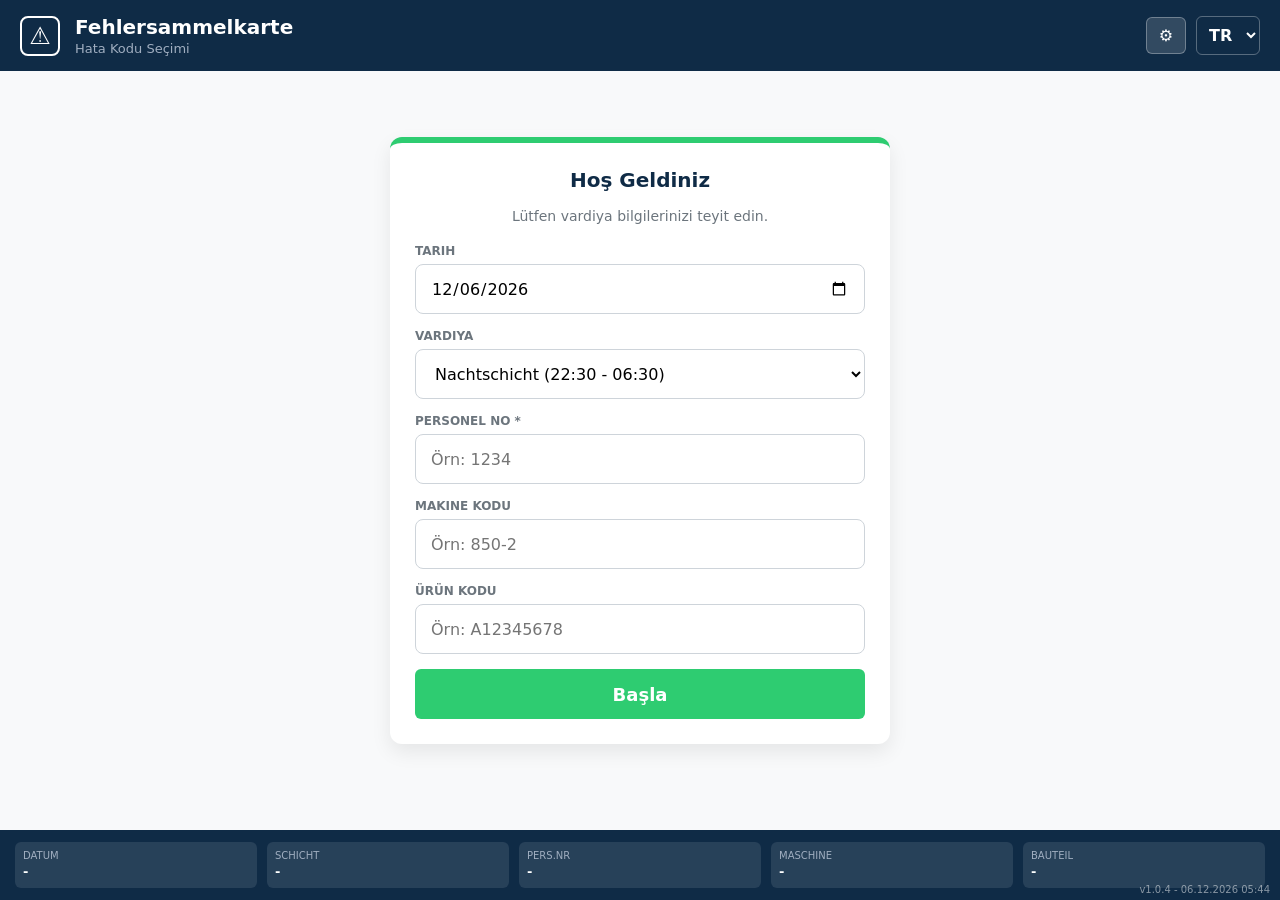
==== index.html @ 55be65dd "Refactor i18n translations for multiple languages Updated the i18n object to include translations fo" ====
<!DOCTYPE html>
<html lang="de">
<head>
    <meta charset="UTF-8">
    <meta name="viewport" content="width=device-width, initial-scale=1.0, maximum-scale=1.0, user-scalable=no">
    <title>BBP - Quality Control System</title>
    
    <style>
/* ========================================================================= */
/* 🔻 MODÜL 1 BAŞLANGIÇ: KASA VE BOYA (CSS - TASARIM MODÜLÜ) 🔻               */
/* ========================================================================= */
        :root {
            --header-bg: #0f2b46;       
            --bg-color: #f8f9fa;        
            --text-dark: #1a1a1a;       
            --text-muted: #6c757d;      
            --success: #2ecc71;         
        }
        * { box-sizing: border-box; font-family: 'Segoe UI', system-ui, sans-serif; }
        body { margin: 0; background-color: var(--bg-color); display: flex; flex-direction: column; min-height: 100vh; -webkit-tap-highlight-color: transparent; }

        header { background-color: var(--header-bg); color: white; padding: 15px 20px; display: flex; justify-content: space-between; align-items: center; position: sticky; top: 0; z-index: 50; }
        .header-left { display: flex; align-items: center; gap: 15px; }
        .warning-icon { width: 40px; height: 40px; border: 2px solid white; border-radius: 8px; display: flex; align-items: center; justify-content: center; font-size: 24px; font-weight: bold; }
        .header-title h1 { margin: 0; font-size: 20px; font-weight: 600; }
        .header-title p { margin: 2px 0 0 0; font-size: 13px; color: #a0aec0; }
        .header-right { display: flex; gap: 10px; align-items: center; }
        
        .btn-settings { background: rgba(255,255,255,0.15); border: 1px solid rgba(255,255,255,0.3); color: white; border-radius: 6px; padding: 8px 12px; cursor: pointer; font-size: 16px; }
        .lang-switcher select { background: transparent; color: white; border: 1px solid rgba(255,255,255,0.3); border-radius: 6px; padding: 8px; font-size: 16px; font-weight: bold; outline: none; cursor: pointer; }
        .lang-switcher select option { color: var(--text-dark); background: white; }

        .main-content { flex: 1; padding: 20px; max-width: 1000px; margin: 0 auto; width: 100%; display: flex; flex-direction: column; }

        #setup-view { display: flex; flex-direction: column; align-items: center; justify-content: center; flex: 1; animation: fadeIn 0.4s ease; padding-bottom: 20px; }
        .setup-card { background: white; padding: 25px; border-radius: 12px; box-shadow: 0 8px 20px rgba(0,0,0,0.08); width: 100%; max-width: 500px; border-top: 6px solid var(--success); }
        .setup-card h2 { margin-top: 0; color: var(--header-bg); text-align: center; font-size: 20px; }
        .setup-card p { color: var(--text-muted); text-align: center; font-size: 14px; margin-bottom: 20px; }
        
        .setup-row { display: flex; flex-direction: column; gap: 15px; margin-bottom: 15px; }
        .setup-group { width: 100%; display: flex; flex-direction: column; }
        .setup-group label { font-size: 12px; font-weight: bold; color: var(--text-muted); margin-bottom: 6px; text-transform: uppercase; }
        .setup-group input, .setup-group select { width: 100%; height: 50px; padding: 10px 15px; border: 1px solid #ced4da; border-radius: 8px; font-size: 16px; background: white; box-sizing: border-box; }
        input[type="date"] { text-align: left; -webkit-appearance: none; }
        .btn-start { width: 100%; background: var(--success); color: white; border: none; height: 50px; border-radius: 6px; font-size: 18px; font-weight: bold; cursor: pointer; margin-top: 15px; transition: 0.2s; }
        
        #dashboard-view { display: none; animation: fadeIn 0.3s ease; }
        .instruction { text-align: center; margin-bottom: 20px; }
        .grid-cards { display: grid; grid-template-columns: repeat(auto-fit, minmax(280px, 1fr)); gap: 15px; }
        .card { border-radius: 12px; padding: 25px 20px; position: relative; cursor: pointer; text-align: center; border: 1px solid rgba(0,0,0,0.05); background: white; box-shadow: 0 4px 6px rgba(0,0,0,0.02); }
        .badge { position: absolute; top: 15px; left: 15px; color: white; background: var(--header-bg); font-weight: bold; font-size: 16px; width: 28px; height: 28px; border-radius: 6px; display: flex; align-items: center; justify-content: center; }
        .card-img-wrapper { font-size: 50px; margin-bottom: 10px; }
        .card-title { font-size: 17px; font-weight: bold; margin: 0; color: var(--text-dark); }
        .card-subtitle { font-size: 13px; color: var(--text-muted); margin-top: 5px; }

        #form-view { display: none; animation: fadeIn 0.3s ease; }
        @keyframes fadeIn { from { opacity: 0; transform: translateY(10px); } to { opacity: 1; transform: translateY(0); } }
        .back-btn { background: none; border: none; color: var(--header-bg); font-size: 16px; font-weight: bold; padding: 10px 0 20px 0; cursor: pointer; display: flex; align-items: center; gap: 5px; }
        .form-header-title { font-size: 22px; color: var(--header-bg); margin-top: 0; margin-bottom: 15px; border-bottom: 2px solid #eee; padding-bottom: 10px; }
        .error-item { display: flex; justify-content: space-between; align-items: center; padding: 12px 0; border-bottom: 1px solid #eee; }
        .error-name strong { display: block; font-size: 15px; color: var(--text-dark); }
        .error-name span { font-size: 12px; color: var(--text-muted); font-style: italic; }
        .counter { display: flex; align-items: center; gap: 8px; }
        .btn-count { background: #e0e6ed; border: none; width: 44px; height: 44px; border-radius: 8px; font-size: 24px; font-weight: bold; cursor: pointer; }
        .count-input { width: 60px; height: 44px; text-align: center; font-size: 18px; font-weight: bold; border: 1px solid #ccc; border-radius: 8px; }
        .btn-submit { width: 100%; padding: 16px; background: var(--success); color: #fff; border: none; border-radius: 8px; font-size: 18px; font-weight: bold; margin-top: 25px; }

        .modal-overlay { display: none; position: fixed; top: 0; left: 0; width: 100%; height: 100%; background: rgba(0,0,0,0.7); align-items: center; justify-content: center; z-index: 100; padding: 15px; }
        .modal-content { background: #fff; padding: 25px; border-radius: 12px; width: 100%; max-width: 400px; }
        .modal-content p { display: flex; justify-content: space-between; border-bottom: 1px dashed #eee; padding-bottom: 5px; margin: 8px 0; font-size: 14px; }
        .modal-actions { display: flex; gap: 10px; margin-top: 20px; }
        .modal-actions button { flex: 1; padding: 12px; border: none; border-radius: 6px; font-weight: bold; font-size: 15px; color: white; cursor: pointer; }

        footer { background-color: var(--header-bg); color: white; display: flex; flex-wrap: wrap; gap: 10px; padding: 12px 15px; margin-top: auto; }
        .footer-item { display: flex; align-items: center; gap: 8px; flex: 1; min-width: 110px; background: rgba(255,255,255,0.1); padding: 8px; border-radius: 6px; }
        .f-text span { display: block; font-size: 10px; color: #a0aec0; text-transform: uppercase; }
        .f-text strong { font-size: 13px; font-weight: 600; }
/* ========================================================================= */
/* 🔺 MODÜL 1 BİTİŞ 🔺                                                       */
/* ========================================================================= */


/* ========================================================================= */
/* 🔻 Modül 2: Giriş Çıkış Portları (HTML - Arayüz Modülü)!🔻               */
/* ========================================================================= */


    </style>
</head>
<body>

<header>
        <div class="header-left">
            <div class="warning-icon">⚠</div>
            <div class="header-title">
                <h1>Fehlersammelkarte</h1>
                <p id="lbl_header_sub">Hata Kodu Seçimi</p>
            </div>
        </div>
        <div class="header-right">
            <button class="btn-settings" onclick="showSetup()" title="Bilgileri Güncelle">⚙️</button>
            <div class="lang-switcher">
                <select id="langSelect" onchange="changeLanguage()">
                    <option value="de">DE</option><option value="tr">TR</option>
                    <option value="en">EN</option><option value="ro">RO</option><option value="ru">RU</option>
                </select>
            </div>
        </div>
    </header>

    <div class="main-content">
        <div id="setup-view">
            <div class="setup-card">
                <h2 id="lbl_setup_title">Willkommen / Hoş Geldiniz</h2>
                <p id="lbl_setup_desc">Lütfen vardiya bilgilerinizi teyit edin.</p>
                <div class="setup-row">
                    <div class="setup-group">
                        <label id="lbl_setup_date">Datum / Tarih</label>
                        <input type="date" id="inp_date">
                    </div>
                    <div class="setup-group">
                        <label id="lbl_setup_shift">Schicht / Vardiya</label>
                        <select id="inp_shift">
                            <option value="Frühschicht">Frühschicht (06:30 - 14:30)</option>
                            <option value="Spätschicht">Spätschicht (14:30 - 22:30)</option>
                            <option value="Nachtschicht">Nachtschicht (22:30 - 06:30)</option>
                        </select>
                    </div>
                </div>
                <div class="setup-row">
                    <div class="setup-group">
                        <label id="lbl_setup_pers">Pers.Nr / Personel No *</label>
                        <input type="number" id="inp_persnr" placeholder="Örn: 1234">
                    </div>
                    <div class="setup-group">
                        <label id="lbl_setup_mac">Maschine / Makine Kodu</label>
                        <input type="text" id="inp_maschine" list="machineList" placeholder="Örn: 850-2" autocomplete="off">
                        <datalist id="machineList"></datalist>
                    </div>
                </div>
                <div class="setup-group" style="margin-bottom: 0;">
                    <label id="lbl_setup_bau">Bauteilnr / Ürün Kodu</label>
                    <input type="text" id="inp_bauteilnr" placeholder="Örn: A12345678" autocomplete="off">
                </div>
                <button class="btn-start" onclick="startApp()" id="btn_start">Start / Başla</button>
            </div>
        </div>

        <div id="dashboard-view">
            <div class="instruction">
                <h2 id="lbl_inst_title">Bitte Bauteil Auswählen / Parça Tipi Seçin</h2>
            </div>
            <div class="grid-cards">
                <div class="card c1" onclick="openForm('Ölwanne')"><div class="badge">1</div><div class="card-img-wrapper">🛢️</div><h3 class="card-title">Ölwanne</h3><div class="card-subtitle" id="sub_1">Yağ Karteri</div></div>
                <div class="card c2" onclick="openForm('Halter Luftfilter')"><div class="badge">2</div><div class="card-img-wrapper">💨</div><h3 class="card-title">Halter Luftfilter</h3><div class="card-subtitle" id="sub_2">Hava Filtresi Tutucu</div></div>
                <div class="card c3" onclick="openForm('Windlaut')"><div class="badge">3</div><div class="card-img-wrapper">🔊</div><h3 class="card-title">Windlaut</h3><div class="card-subtitle" id="sub_3">Ses Çıkış Elemanı</div></div>
                <div class="card c4" onclick="openForm('Motorabdeckung Q-Tor')"><div class="badge">4</div><div class="card-img-wrapper">⚙️</div><h3 class="card-title">Motorabdeckung Q-Tor</h3><div class="card-subtitle" id="sub_4">Motor Kapağı Q-Tor</div></div>
                <div class="card c5" onclick="openForm('Motorabdeckung')"><div class="badge">5</div><div class="card-img-wrapper">🛡️</div><h3 class="card-title">Motorabdeckung</h3><div class="card-subtitle" id="sub_5">Motor Kapağı</div></div>
                <div class="card c6" onclick="openForm('Standard')"><div class="badge">6</div><div class="card-img-wrapper">📋</div><h3 class="card-title">Standard</h3><div class="card-subtitle" id="sub_6">Standart Hatalar</div></div>
            </div>
        </div>

        <div id="form-view">
            <button class="back-btn" onclick="goBack()">⬅ <span id="lbl_back">Zurück / Geri Dön</span></button>
            <h2 class="form-header-title" id="form-title">Seçilen Ürün</h2>
            <div id="errorList"></div>
            <button type="button" class="btn-submit" onclick="showModal()" id="btn_submit_main">Speichern / Kaydet</button>
        </div>
    </div>



    
 <footer style="position: relative;">
    <div class="footer-item"><div class="f-text"><span id="lbl_foot_date">Datum</span><strong id="val_date">-</strong></div></div>
    <div class="footer-item"><div class="f-text"><span id="lbl_foot_shift">Schicht</span><strong id="val_shift">-</strong></div></div>
    <div class="footer-item"><div class="f-text"><span id="lbl_foot_pers">Pers.nr</span><strong id="val_pers">-</strong></div></div>
    <div class="footer-item"><div class="f-text"><span id="lbl_foot_mac">Maschine</span><strong id="val_mac">-</strong></div></div>
    <div class="footer-item"><div class="f-text"><span id="lbl_foot_bau">Bauteil</span><strong id="val_bau">-</strong></div></div>

    <div id="version-tag" style="position: absolute; bottom: 5px; right: 10px; font-size: 10px; color: rgba(255,255,255,0.5);">
        v1.0.4 - Yükleniyor...
    </div>
</footer>

    
    
    <div class="modal-overlay" id="confirmModal">
        <div class="modal-content">
            <h3 id="lbl_mod_title">Kontrolle / Son Kontrol</h3>
            <p><strong id="lbl_mod_date">Datum:</strong> <span id="modDatum"></span></p>
            <p><strong id="lbl_mod_shift">Schicht:</strong> <span id="modSchicht"></span></p>
            <p><strong id="lbl_mod_pers">Pers.nr:</strong> <span id="modPers"></span></p>
            <p><strong id="lbl_mod_mac">Maschine:</strong> <span id="modMaschine"></span></p>
            <p><strong id="lbl_mod_bau">Bauteilnr:</strong> <span id="modBauteilNr"></span></p>
            <p><strong id="lbl_mod_cat">Kategorie:</strong> <span id="modKategori"></span></p>
            <p><strong id="lbl_mod_tot">Gesamt (Toplam):</strong> <span id="modTotalError" style="font-size: 18px; color: red; font-weight:bold;">0</span></p>
            <div class="modal-actions">
                <button onclick="closeModal()" id="btn_mod_cancel" style="background:#95a5a6;">Zurück / İptal</button>
                <button id="btnFinalSubmit" onclick="submitData()" style="background:var(--success);">Bestätigen / Onayla</button>
            </div>
        </div>
    </div>
<script>

/* ========================================================================= */
/* 🔺 MODÜL 2 BİTİŞ 🔺                                                       */
/* ========================================================================= */



// ========================================================================= //
// 🔻 MODÜL 3 BAŞLANGIÇ: HARD DİSK VE RAM (JS VERİTABANI MODÜLÜ) 🔻          //
// ========================================================================= //
        // Fabrikadaki Güncel Makine Listesi
        const baseMachines = ["400-2", "400-3", "500-9", "600-4", "600-7", "650-2", "650-8", "800-1", "800-4", "850-2", "850-3", "850-4", "900-1", "1000-3", "1000-4", "1100-1", "1450-1", "1600-3", "1700-2", "1700-3"];
        
        // 5 Dilde Tüm Parçaların Hata Tanımlamaları Veritabanı
        const db = {
            "Ölwanne": [ 
                { de: "Ölwanne nicht dicht", tr: "Yağ karteri sızdırıyor", en: "Oil pan leaking", ro: "Baie de ulei neetanșă", ru: "Масляный поддон протекает" }, 
                { de: "Maschinen-/ Anlagenstörung", tr: "Makine/Tesis arızası", en: "Machine/Plant fault", ro: "Defecțiune mașină/instalație", ru: "Неисправность машины/установки" }, 
                { de: "Teile nicht voll", tr: "Parçalar tam değil", en: "Parts not full", ro: "Piese incomplete", ru: "Детали не полные" }, 
                { de: "Gratbildung", tr: "Çapak oluşumu", en: "Burr formation", ro: "Formare bavuri", ru: "Образование заусенцев" }, 
                { de: "Buchse nicht richtig montiert/fehlt", tr: "Burç yanlış montajlı/eksik", en: "Bushing incorrectly mounted/missing", ro: "Bucșă montată greșit/lipsă", ru: "Втулка установлена неправильно/отсутствует" }, 
                { de: "Schraube fehlt", tr: "Vida eksik", en: "Screw missing", ro: "Șurub lipsă", ru: "Отсутствует винт" }, 
                { de: "Anfahrausschuss", tr: "Başlangıç firesi", en: "Start-up scrap", ro: "Rebut de pornire", ru: "Пусковой брак" } 
            ],
            "Halter Luftfilter": [ 
                { de: "Formfehler: nicht vollständig", tr: "Form hatası: Tam değil", en: "Form error: incomplete", ro: "Eroare formă: incomplet", ru: "Ошибка формы: неполная" }, 
                { de: "Formfehler: Grat vorhanden", tr: "Form hatası: Çapak var", en: "Form error: Burr present", ro: "Eroare formă: Bavură prezentă", ru: "Ошибка формы: Присутствует заусенец" }, 
                { de: "Clip: fehlt", tr: "Klips: Eksik", en: "Clip: missing", ro: "Clip: lipsă", ru: "Клипса: отсутствует" }, 
                { de: "Clip: falsch herum montiert", tr: "Klips: Ters monte edilmiş", en: "Clip: mounted upside down", ro: "Clip: montat invers", ru: "Клипса: установлена вверх ногами" }, 
                { de: "Clip: nicht in Position", tr: "Klips: Pozisyonda değil", en: "Clip: not in position", ro: "Clip: nu este pe poziție", ru: "Клипса: не на месте" }, 
                { de: "Clip: falscher Clip", tr: "Klips: Yanlış klips", en: "Clip: wrong clip", ro: "Clip: clip greșit", ru: "Клипса: неправильная клипса" }, 
                { de: "Buchse: fehlt", tr: "Burç: Eksik", en: "Bushing: missing", ro: "Bucșă: lipsă", ru: "Втулка: отсутствует" }, 
                { de: "Buchse: nicht in Position", tr: "Burç: Pozisyonda değil", en: "Bushing: not in position", ro: "Bucșă: nu este pe poziție", ru: "Втулка: не на месте" }, 
                { de: "weißer Punkt (Variante 03/04): fehlt", tr: "Beyaz nokta: Eksik", en: "White dot: missing", ro: "Punct alb: lipsă", ru: "Белая точка: отсутствует" }
            ],
            "Windlaut": [ 
                { de: "Weichkomponente: Anguss nicht entfernt", tr: "Yumuşak parça: Yolluk alınmamış", en: "Soft comp: Sprue not removed", ro: "Comp. moale: Canal de turnare neîndepărtat", ru: "Мягкий комп.: Литник не удален" }, 
                { de: "Weichkomponente: nicht vollständig", tr: "Yumuşak parça: Tam değil", en: "Soft comp: incomplete", ro: "Comp. moale: incomplet", ru: "Мягкий комп.: неполный" }, 
                { de: "Weichkomponente: beschädigt", tr: "Yumuşak parça: Hasarlı", en: "Soft comp: Damaged", ro: "Comp. moale: Deteriorat", ru: "Мягкий комп.: Поврежден" }, 
                { de: "Hartkomponente: nicht vollständig", tr: "Sert parça: Tam değil", en: "Hard comp: incomplete", ro: "Comp. dură: incomplet", ru: "Твердый комп.: неполный" }, 
                { de: "Hartkomponente: Einfallstelle, Blase", tr: "Sert parça: Çöküntü, Baloncuk", en: "Hard comp: Sink mark, Bubble", ro: "Comp. dură: Urmă de scufundare, Bulă", ru: "Твердый комп.: Утяжина, Пузырь" }, 
                { de: "Oberfläche: Schlieren / Glanzstellen", tr: "Yüzey: Hare / Parlama izi", en: "Surface: Streaks / Shiny spots", ro: "Suprafață: Dungi / Pete lucioase", ru: "Поверхность: Полосы / Блестящие пятна" }, 
                { de: "Wischertülle: nicht voll. ausgeformt", tr: "Silecek lastiği: Tam şekil almamış", en: "Wiper grommet: not fully formed", ro: "Garnitură ștergător: formată incomplet", ru: "Втулка стеклоочистителя: сформирована неполностью" }, 
                { de: "Wischertülle: Fließfehler", tr: "Silecek lastiği: Akış hatası", en: "Wiper grommet: Flow mark", ro: "Garnitură ștergător: Eroare de curgere", ru: "Втулка стеклоочистителя: Ошибка текучести" }, 
                { de: "Wischertülle: Nicht in Position", tr: "Silecek lastiği: Pozisyonda değil", en: "Wiper grommet: Not in position", ro: "Garnitură ștergător: Nu e pe poziție", ru: "Втулка стеклоочистителя: Не на месте" }, 
                { de: "POM-Ring: fehlt", tr: "POM-Halka: Eksik", en: "POM-Ring: missing", ro: "Inel POM: lipsă", ru: "POM-Кольцо: отсутствует" }, 
                { de: "POM-Ring: nicht richtig montiert", tr: "POM-Halka: Yanlış montajlı", en: "POM-Ring: incorrectly mounted", ro: "Inel POM: montat greșit", ru: "POM-Кольцо: установлено неправильно" }, 
                { de: "Pad: fehlt", tr: "Ped: Eksik", en: "Pad: missing", ro: "Pad: lipsă", ru: "Подушечка: отсутствует" }, 
                { de: "Clip: fehler", tr: "Klips: Hatalı", en: "Clip: Error", ro: "Clip: Eroare", ru: "Клипса: Ошибка" }
            ],
            "Motorabdeckung Q-Tor": [ 
                { de: "Formfehler: nicht voll ausgeformt", tr: "Form hatası: Tam şekil almamış", en: "Form error: not fully formed", ro: "Eroare formă: formată incomplet", ru: "Ошибка формы: сформирована неполностью" }, 
                { de: "Oberfläche: beschädigt/verkratzt", tr: "Yüzey: Hasarlı/Çizik", en: "Surface: damaged/scratched", ro: "Suprafață: deteriorată/zgâriată", ru: "Поверхность: повреждена/поцарапана" }, 
                { de: "Oberfläche: Einfallstelle, Blase", tr: "Yüzey: Çöküntü, Baloncuk", en: "Surface: Sink mark, Bubble", ro: "Suprafață: Urmă de scufundare, Bulă", ru: "Поверхность: Утяжина, Пузырь" }, 
                { de: "Oberfläche: Schlieren / Glanzstellen", tr: "Yüzey: Hare / Parlama izi", en: "Surface: Streaks / Shiny spots", ro: "Suprafață: Dungi / Pete lucioase", ru: "Поверхность: Полосы / Блестящие пятна" }, 
                { de: "Oberfläche: Schweißpunkt", tr: "Yüzey: Kaynak izi", en: "Surface: Weld mark", ro: "Suprafață: Punct de sudură", ru: "Поверхность: Точка сварки" }, 
                { de: "Farbdruck: nicht voll / nicht in Position", tr: "Baskı: Tam değil / Pozisyonda değil", en: "Color print: not full / not in position", ro: "Imprimare color: incompletă / nu e pe poziție", ru: "Цветная печать: неполная / не на месте" }, 
                { de: "Emblem fehlt", tr: "Amblem eksik", en: "Emblem missing", ro: "Emblemă lipsă", ru: "Эмблема отсутствует" }, 
                { de: "Emblem nicht richtig montiert", tr: "Amblem yanlış montajlı", en: "Emblem incorrectly mounted", ro: "Emblemă montată greșit", ru: "Эмблема установлена неправильно" }, 
                { de: "Emblem beschädigt/verkratzt / Farbfehler", tr: "Amblem hasarlı/çizik/renk hatalı", en: "Emblem damaged/scratched / Color error", ro: "Emblemă deteriorată/zgâriată / Eroare culoare", ru: "Эмблема повреждена/поцарапана / Ошибка цвета" }, 
                { de: "Snaploc fehlt", tr: "Snaploc eksik", en: "Snaploc missing", ro: "Snaploc lipsă", ru: "Snaploc отсутствует" }, 
                { de: "Snaploc falsch montiert", tr: "Snaploc yanlış montajlı", en: "Snaploc incorrectly mounted", ro: "Snaploc montat greșit", ru: "Snaploc установлен неправильно" }, 
                { de: "DMC/RFID Etikett fehlt", tr: "DMC/RFID Etiketi eksik", en: "DMC/RFID Label missing", ro: "Etichetă DMC/RFID lipsă", ru: "DMC/RFID Этикетка отсутствует" }, 
                { de: "DMC/RFID Etikett falsch", tr: "DMC/RFID Etiketi yanlış", en: "DMC/RFID Label wrong", ro: "Etichetă DMC/RFID greșită", ru: "DMC/RFID Этикетка неправильная" }, 
                { de: "Vlies nicht geschweißt", tr: "Keçe kaynatılmamış", en: "Fleece not welded", ro: "Fleece nesudat", ru: "Флис не сварен" }, 
                { de: "Vlies Schweißfehler", tr: "Keçe kaynak hatası", en: "Fleece welding error", ro: "Eroare sudură fleece", ru: "Ошибка сварки флиса" }
            ],
            "Motorabdeckung": [ 
                { de: "Hartkomponente nicht voll", tr: "Sert parça tam değil", en: "Hard comp not full", ro: "Comp. dură incomplet", ru: "Твердый комп. не полный" }, 
                { de: "Oberflächenfehler", tr: "Yüzey hatası", en: "Surface defect", ro: "Defect de suprafață", ru: "Дефект поверхности" }, 
                { de: "Blasen", tr: "Baloncuklar", en: "Bubbles", ro: "Bule", ru: "Пузыри" }, 
                { de: "Beschädigung", tr: "Hasar", en: "Damage", ro: "Deteriorare", ru: "Повреждение" }, 
                { de: "Überspritzt/Gratbildung", tr: "Taşma/Çapak oluşumu", en: "Overshot/Burr formation", ro: "Depășire/Formare bavuri", ru: "Перелив/Образование заусенцев" }, 
                { de: "Verzug", tr: "Çarpılma/Yamulma", en: "Distortion", ro: "Distorsiune", ru: "Искажение" }, 
                { de: "Bedruckung", tr: "Baskı", en: "Printing", ro: "Imprimare", ru: "Печать" }, 
                { de: "Montagefehler/Schweißfehler", tr: "Montaj/Kaynak hatası", en: "Assembly/Welding error", ro: "Eroare de montaj/sudură", ru: "Ошибка сборки/сварки" }, 
                { de: "Barcode", tr: "Barkod", en: "Barcode", ro: "Cod de bare", ru: "Штрих-код" }, 
                { de: "Anfahrausschuss", tr: "Başlangıç firesi", en: "Start-up scrap", ro: "Rebut de pornire", ru: "Пусковой брак" }, 
                { de: "Emblem beschädigt/verkratzt", tr: "Amblem hasarlı/çizik", en: "Emblem damaged/scratched", ro: "Emblemă deteriorată/zgâriată", ru: "Эмблема повреждена/поцарапана" }
            ],
            "Standard": [ 
                { de: "Hartkomponente nicht voll", tr: "Sert parça tam değil", en: "Hard comp not full", ro: "Comp. dură incomplet", ru: "Твердый комп. не полный" }, 
                { de: "Weichkomponente nicht voll", tr: "Yumuşak parça tam değil", en: "Soft comp not full", ro: "Comp. moale incomplet", ru: "Мягкий комп. не полный" }, 
                { de: "Oberflächenfehler", tr: "Yüzey hatası", en: "Surface defect", ro: "Defect de suprafață", ru: "Дефект поверхности" }, 
                { de: "Kratzer", tr: "Çizik", en: "Scratch", ro: "Zgârietură", ru: "Царапина" }, 
                { de: "Blasen", tr: "Baloncuklar", en: "Bubbles", ro: "Bule", ru: "Пузыри" }, 
                { de: "Beschädigung", tr: "Hasar", en: "Damage", ro: "Deteriorare", ru: "Повреждение" }, 
                { de: "Überspritzt/Gratbildung", tr: "Taşma/Çapak oluşumu", en: "Overshot/Burr formation", ro: "Depășire/Formare bavuri", ru: "Перелив/Образование заусенцев" }, 
                { de: "Verzug", tr: "Çarpılma/Yamulma", en: "Distortion", ro: "Distorsiune", ru: "Искажение" }, 
                { de: "Haftung hart/weich n.i.O.", tr: "Sert/Yumuşak yapışması hatalı", en: "Adhesion hard/soft NOK", ro: "Aderență dur/moale NOK", ru: "Адгезия твердый/мягкий НОК" }, 
                { de: "Übergang hart/weich n.i.O.", tr: "Sert/Yumuşak geçişi hatalı", en: "Transition hard/soft NOK", ro: "Tranziție dur/moale NOK", ru: "Переход твердый/мягкий НОК" }, 
                { de: "Anfahrausschuss", tr: "Başlangıç firesi", en: "Start-up scrap", ro: "Rebut de pornire", ru: "Пусковой брак" }, 
                { de: "Weißer Punkt", tr: "Beyaz nokta", en: "White dot", ro: "Punct alb", ru: "Белая точка" }, 
                { de: "Montageteil fehlt", tr: "Montaj parçası eksik", en: "Mounting part missing", ro: "Piesă de montaj lipsă", ru: "Монтажная деталь отсутствует" }
            ]
        };
    
       // 5 Dilde Uygulama Sabit Metinleri Çeviri Havuzu (Güncel)
    const i18n = {
    "tr": { 
        "header_sub": "Hata Kodu Seçimi", "setup_desc": "Lütfen vardiya bilgilerinizi teyit edin.", 
        "setup_title": "Hoş Geldiniz", "s_date": "Tarih", "s_shift": "Vardiya", "s_pers": "Personel No *", 
        "s_mac": "Makine Kodu", "s_bau": "Ürün Kodu", "start": "Başla", "c1": "Yağ Karteri", 
        "c2": "Hava Filtresi Tutucu", "c3": "Ses Çıkış Elemanı", "c4": "Motor Kapağı Q-Tor", 
        "c5": "Motor Kapağı", "c6": "Standart Hatalar", "back": "Geri Dön", "submit": "Kaydet / Gönder", 
        "mod_title": "Son Kontrol", "mod_tot": "Toplam Hata:" 
    },
    "de": { 
        "header_sub": "Fehlercode-Auswahl", "setup_desc": "Bitte bestätigen Sie Ihre Schichtdaten.", 
        "setup_title": "Willkommen", "s_date": "Datum", "s_shift": "Schicht", "s_pers": "Pers.Nr *", 
        "s_mac": "Maschine", "s_bau": "Bauteilnr", "start": "Starten", "c1": "Ölwanne", 
        "c2": "Halter Luftfilter", "c3": "Windlaut", "c4": "Motorabdeckung Q-Tor", 
        "c5": "Motorabdeckung", "c6": "Standardfehler", "back": "Zurück", "submit": "Speichern", 
        "mod_title": "Kontrolle", "mod_tot": "Gesamtfehler:" 
    },
    "en": { 
        "header_sub": "Error Code Selection", "setup_desc": "Please confirm your shift details.", 
        "setup_title": "Welcome", "s_date": "Date", "s_shift": "Shift", "s_pers": "Personnel No *", 
        "s_mac": "Machine Code", "s_bau": "Product Code", "start": "Start", "c1": "Oil Pan", 
        "c2": "Air Filter Holder", "c3": "Sound Emitter", "c4": "Engine Cover Q-Tor", 
        "c5": "Engine Cover", "c6": "Standard Errors", "back": "Go Back", "submit": "Save / Submit", 
        "mod_title": "Final Check", "mod_tot": "Total Errors:" 
    },
    "ro": { 
        "header_sub": "Selectare cod eroare", "setup_desc": "Vă rugăm să confirmați datele schimbului.", 
        "setup_title": "Bun venit", "s_date": "Data", "s_shift": "Schimb", "s_pers": "Nr. Personal *", 
        "s_mac": "Mașină", "s_bau": "Cod Produs", "start": "Start", "c1": "Baie de ulei", 
        "c2": "Suport filtru aer", "c3": "Emițător sunet", "c4": "Capac motor Q-Tor", 
        "c5": "Capac motor", "c6": "Erori standard", "back": "Înapoi", "submit": "Salvare", 
        "mod_title": "Verificare Finală", "mod_tot": "Total Erori:" 
    },
    "ru": { 
        "header_sub": "Выбор кода ошибки", "setup_desc": "Пожалуйста, подтвердите данные смены.", 
        "setup_title": "Добро пожаловать", "s_date": "Дата", "s_shift": "Смена", "s_pers": "Перс. номер *", 
        "s_mac": "Машина", "s_bau": "Код продукта", "start": "Начать", "c1": "Масляный поддон", 
        "c2": "Держатель фильтра", "c3": "Звуковой излучатель", "c4": "Крышка двигателя Q-Tor", 
        "c5": "Крышка двигателя", "c6": "Стандартные ошибки", "back": "Назад", "submit": "Сохранить", 
        "mod_title": "Финальная проверка", "mod_tot": "Всего ошибок:" 
    }
   };

// ========================================================================= //
// 🔺 MODÜL 3 BİTİŞ 🔺                                                       //
// ========================================================================= //



// ========================================================================= //
// 🔻 MODÜL 4 BAŞLANGIÇ: MERKEZİ İŞLEMCİ (JS MANTIK MODÜLÜ) 🔻               //
// ========================================================================= //

    
    function getAutoShift() {
            let now = new Date();
            let hour = now.getHours();
            let min = now.getMinutes();
            let totalMinutes = (hour * 60) + min;

            // Vardiya sınırları (Dakika cinsinden)
            // Früh: 06:30 (390 dk) - 14:30 (870 dk)
            // Spät: 14:30 (870 dk) - 22:30 (1350 dk)
            // Nacht: 22:30 (1350 dk) - 06:30 (390 dk)

            if (totalMinutes >= 390 && totalMinutes < 870) return "Frühschicht";
            if (totalMinutes >= 870 && totalMinutes < 1350) return "Spätschicht";
            return "Nachtschicht";
        }

    

        let activePart = "";
        window.onload = function() {
            let savedLang = localStorage.getItem('appLang') || 'tr'; 
            document.getElementById('langSelect').value = savedLang;
            applyTranslations(savedLang);
            loadMachineList();

            let today = new Date().toISOString().split('T')[0];
            document.getElementById('inp_date').value = localStorage.getItem('savedDate') || today;
            document.getElementById('inp_shift').value = localStorage.getItem('savedShift') || getAutoShift();
            document.getElementById('inp_persnr').value = localStorage.getItem('savedPersnr') || "";
            document.getElementById('inp_maschine').value = localStorage.getItem('savedMaschine') || "";
            document.getElementById('inp_bauteilnr').value = localStorage.getItem('savedBauteilnr') || "";

            // window.onload fonksiyonunun en altına ekle 
            let lastModified = new Date(document.lastModified);
            let formattedDate = lastModified.toLocaleDateString('tr-TR') + " " + 
                    lastModified.toLocaleTimeString('tr-TR', {hour: '2-digit', minute:'2-digit'});
            document.getElementById('version-tag').innerText = "v1.0.4 - " + formattedDate;

            
            showSetup();

            
        };

        function showSetup() {
            document.getElementById('dashboard-view').style.display = 'none';
            document.getElementById('form-view').style.display = 'none';
            document.getElementById('setup-view').style.display = 'flex';
        }

        function startApp() {
            let dat = document.getElementById('inp_date').value;
            let shf = document.getElementById('inp_shift').value;
            let pnr = document.getElementById('inp_persnr').value;
            let mac = document.getElementById('inp_maschine').value;
            let bau = document.getElementById('inp_bauteilnr').value;

            if(!pnr) { alert("Lütfen Personel Numaranızı giriniz!"); return; }

            // --- YENİ: MAKİNE FORMATI VE LİSTE KONTROLÜ ---
            if(mac !== "") {
                // 1. Kural: Format Kontrolü (Örn: 400-2)
                let formatKurali = /^\d{3,4}-\d{1,2}$/;
                if(!formatKurali.test(mac)) {
                    alert("Makine numarası formatı hatalı! \nLütfen araya tire koyarak giriniz (Örn: 400-2 veya 1100-1)");
                    return; 
                }

                // 2. Kural: Kayıtlı Liste Kontrolü (Hibrit Onay)
                if(!baseMachines.includes(mac)) {
                    // Listede yoksa operatöre sor
                    let eminMisiniz = confirm("⚠ DİKKAT: '" + mac + "' numaralı makine kayıtlı listede bulunamadı!\n\nHatalı yazmış olabilir misiniz? Yeni bir makine ise 'Tamam'a, düzeltmek için 'İptal'e basınız.\n\n(Achtung: Maschine nicht gelistet. Möchten Sie trotzdem fortfahren?)");
                    
                    if(!eminMisiniz) {
                        return; // Operatör İptal'e basarsa işlemi durdur ve formda kal.
                    }
                }
            }
            // ----------------------------------------------

            localStorage.setItem('savedDate', dat);
            localStorage.setItem('savedShift', shf);
            localStorage.setItem('savedPersnr', pnr);
            localStorage.setItem('savedMaschine', mac);
            localStorage.setItem('savedBauteilnr', bau);

            document.getElementById('val_date').innerText = dat;
            document.getElementById('val_shift').innerText = shf.replace("schicht", ""); 
            document.getElementById('val_pers').innerText = pnr;
            document.getElementById('val_mac').innerText = mac || "-";
            document.getElementById('val_bau').innerText = bau || "-";

            document.getElementById('setup-view').style.display = 'none';
            document.getElementById('dashboard-view').style.display = 'block';
        }

        function openForm(partName) {
            activePart = partName;
            document.getElementById('dashboard-view').style.display = 'none';
            document.getElementById('form-view').style.display = 'block';
            document.getElementById('form-title').innerText = partName;
            
            let listDiv = document.getElementById('errorList');
            let lang = document.getElementById('langSelect').value;
            let selectedList = db[partName] ? db[partName] : db["Standard"];
            listDiv.innerHTML = ""; 
            
            selectedList.forEach((err, index) => {
                let subtitle = lang === 'de' ? "" : (err[lang] || "");
                listDiv.innerHTML += `
                    <div class="error-item">
                        <div class="error-name"><strong>${err.de}</strong><span>${subtitle}</span></div>
                        <div class="counter">
                            <button class="btn-count" onclick="updateCount('err_${index}', -1)">-</button>
                            <input type="number" id="err_${index}" class="count-input" value="0" min="0" inputmode="numeric">
                            <button class="btn-count" onclick="updateCount('err_${index}', 1)">+</button>
                        </div>
                    </div>`;
            });
            window.scrollTo(0, 0); 
        }

        function goBack() {
            document.getElementById('form-view').style.display = 'none';
            document.getElementById('dashboard-view').style.display = 'block';
            activePart = "";
        }

        function updateCount(id, val) {
            let input = document.getElementById(id);
            let current = parseInt(input.value) || 0;
            if(current + val >= 0) input.value = current + val; 
        }

        function loadMachineList() {
            let datalist = document.getElementById('machineList');
            datalist.innerHTML = "";
            baseMachines.forEach(mac => { let option = document.createElement('option'); option.value = mac; datalist.appendChild(option); });
        }

        function changeLanguage() {
            let selected = document.getElementById('langSelect').value;
            localStorage.setItem('appLang', selected);
            applyTranslations(selected);
            if(activePart !== "") openForm(activePart); 
        }

        function applyTranslations(lang) {
            let t = i18n[lang] || i18n['de'];
            document.getElementById('lbl_header_sub').innerText = t.header_sub;
            document.getElementById('lbl_inst_title').innerText = t.inst_title;
            document.getElementById('lbl_setup_title').innerText = t.setup_title;
            document.getElementById('lbl_setup_date').innerText = t.s_date;
            document.getElementById('lbl_setup_shift').innerText = t.s_shift;
            document.getElementById('lbl_setup_pers').innerText = t.s_pers;
            document.getElementById('lbl_setup_mac').innerText = t.s_mac;
            document.getElementById('lbl_setup_bau').innerText = t.s_bau;
            document.getElementById('btn_start').innerText = t.start;
            document.getElementById('lbl_back').innerText = t.back;
            document.getElementById('btn_submit_main').innerText = t.submit;
            document.getElementById('sub_1').innerText = t.c1; document.getElementById('sub_2').innerText = t.c2;
            document.getElementById('sub_3').innerText = t.c3; document.getElementById('sub_4').innerText = t.c4;
            document.getElementById('sub_5').innerText = t.c5; document.getElementById('sub_6').innerText = t.c6;
        }

        function showModal() {
            let total = 0;
            document.querySelectorAll('.count-input').forEach(input => { total += parseInt(input.value) || 0; });
            document.getElementById('modDatum').innerText = localStorage.getItem('savedDate');
            document.getElementById('modSchicht').innerText = localStorage.getItem('savedShift');
            document.getElementById('modPers').innerText = localStorage.getItem('savedPersnr');
            document.getElementById('modMaschine').innerText = localStorage.getItem('savedMaschine') || "-";
            document.getElementById('modBauteilNr').innerText = localStorage.getItem('savedBauteilnr') || "-";
            document.getElementById('modKategori').innerText = activePart;
            document.getElementById('modTotalError').innerText = total;
            document.getElementById('confirmModal').style.display = 'flex'; 
        }

        function closeModal() { document.getElementById('confirmModal').style.display = 'none'; }

        function submitData() {
            alert("Kayıt veritabanı adımında aktif edilecek.");
            closeModal();
            goBack(); 
        }
 
// ========================================================================= //
// 🔺 MODÜL 4 BİTİŞ 🔺                                                       //
// ========================================================================= //
    </script>
</body>
</html>
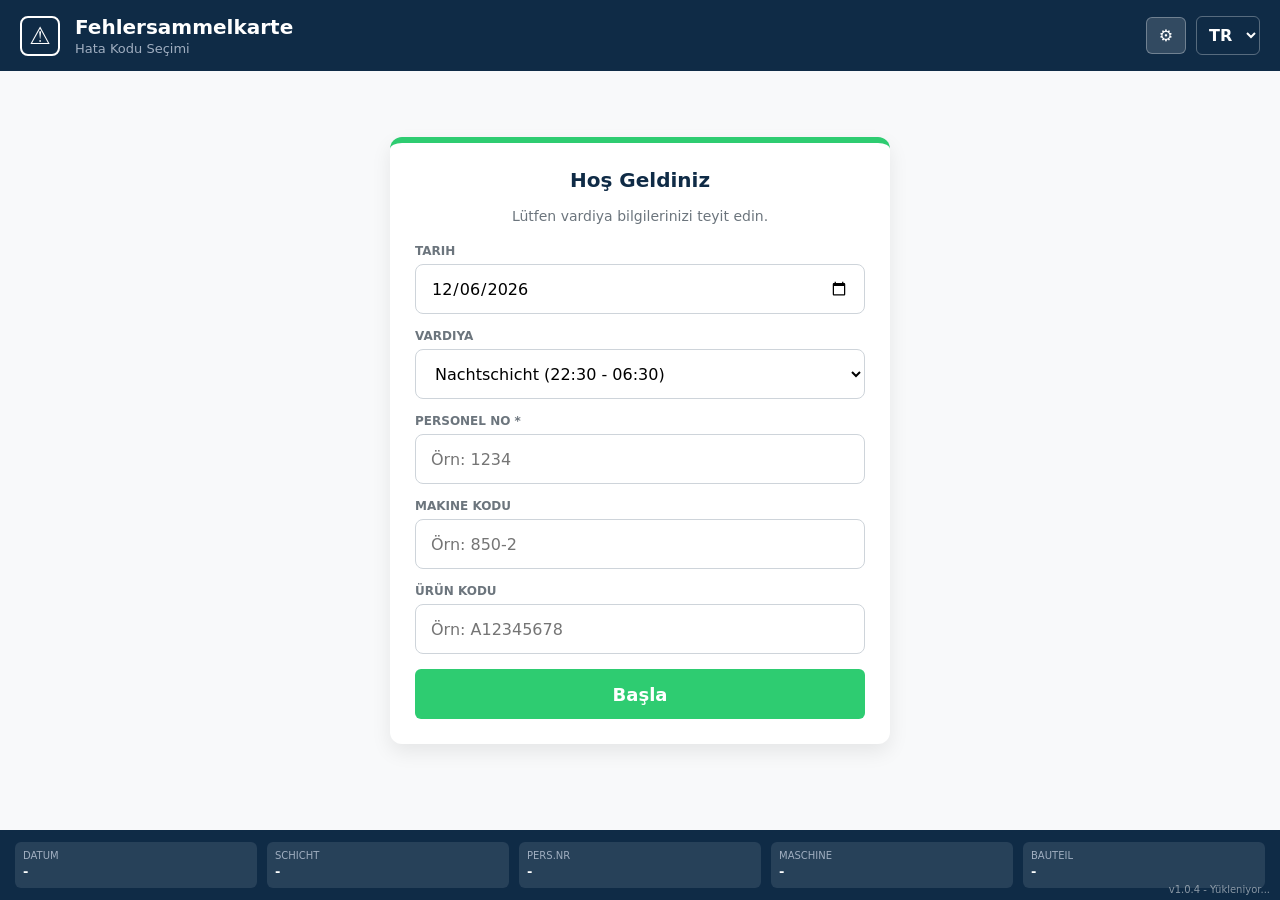
==== commit 4b43400d: "Add setup description to label on page load" ====
--- a/index.html
+++ b/index.html
@@ -385,6 +385,9 @@
             document.getElementById('inp_persnr').value = localStorage.getItem('savedPersnr') || "";
             document.getElementById('inp_maschine').value = localStorage.getItem('savedMaschine') || "";
             document.getElementById('inp_bauteilnr').value = localStorage.getItem('savedBauteilnr') || "";
+            
+            document.getElementById('lbl_setup_desc').innerText = t.setup_desc;
+
 
             // window.onload fonksiyonunun en altına ekle 
             let lastModified = new Date(document.lastModified);
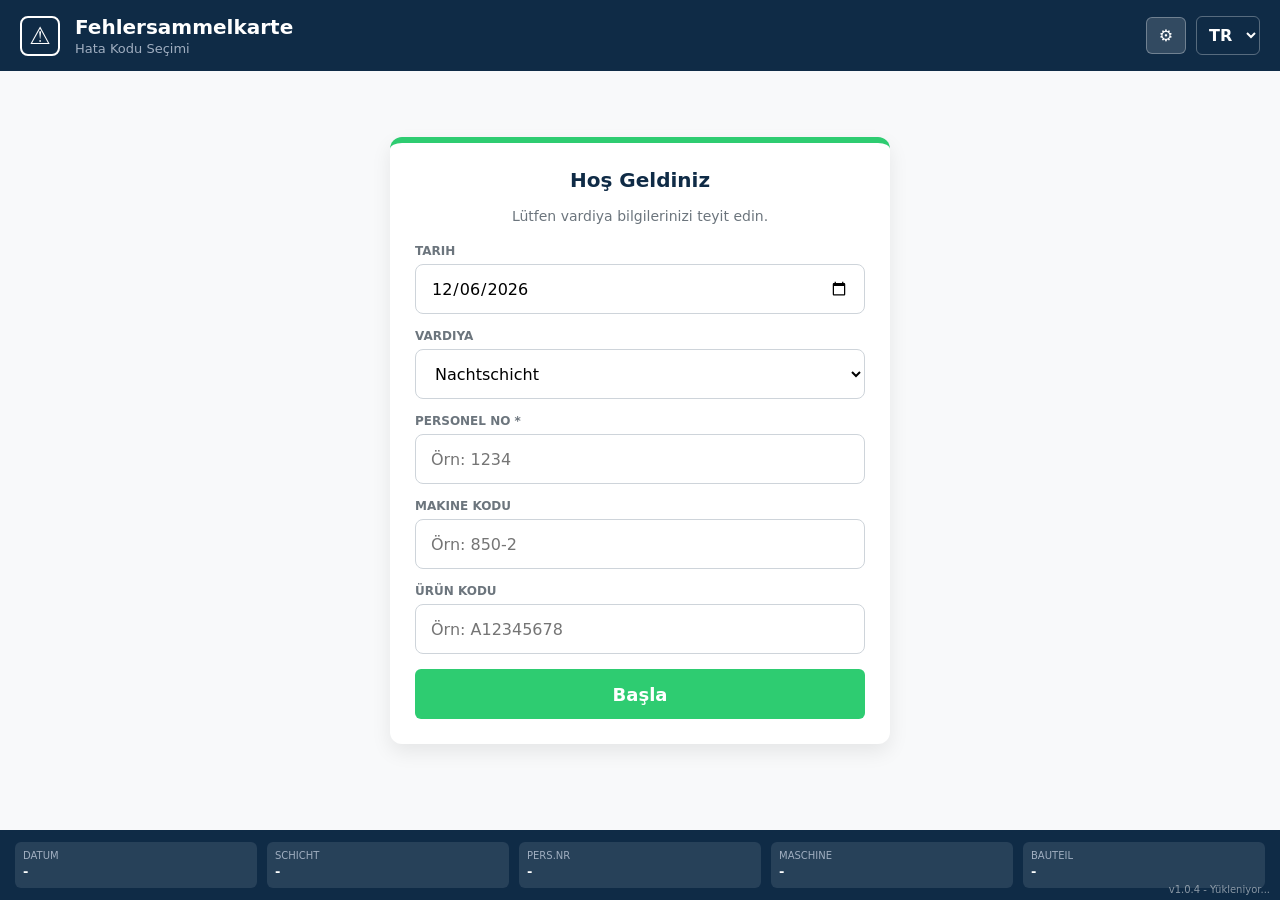
==== commit a97a4755: "Simplify shift options in index.html Updated shift options to remove time details." ====
--- a/index.html
+++ b/index.html
@@ -121,9 +121,9 @@
                     <div class="setup-group">
                         <label id="lbl_setup_shift">Schicht / Vardiya</label>
                         <select id="inp_shift">
-                            <option value="Frühschicht">Frühschicht (06:30 - 14:30)</option>
-                            <option value="Spätschicht">Spätschicht (14:30 - 22:30)</option>
-                            <option value="Nachtschicht">Nachtschicht (22:30 - 06:30)</option>
+                            <option value="Frühschicht">Frühschicht </option>
+                            <option value="Spätschicht">Spätschicht </option>
+                            <option value="Nachtschicht">Nachtschicht </option>
                         </select>
                     </div>
                 </div>
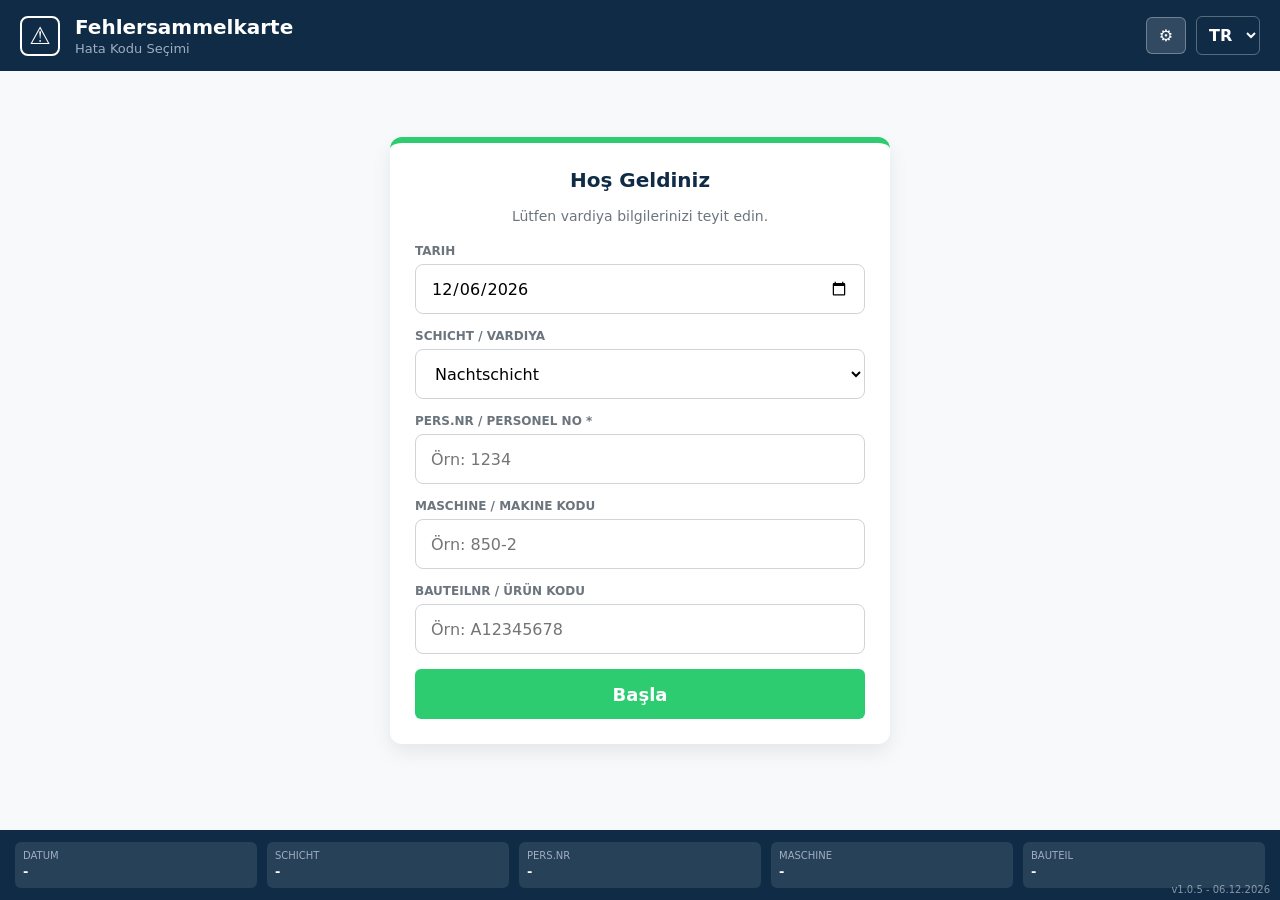
==== commit b63bc3a7: "Add initial HTML structure for Quality Control System" ====
--- a/index.html
+++ b/index.html
@@ -5,91 +5,11 @@
     <meta name="viewport" content="width=device-width, initial-scale=1.0, maximum-scale=1.0, user-scalable=no">
     <title>BBP - Quality Control System</title>
     
-    <style>
-/* ========================================================================= */
-/* 🔻 MODÜL 1 BAŞLANGIÇ: KASA VE BOYA (CSS - TASARIM MODÜLÜ) 🔻               */
-/* ========================================================================= */
-        :root {
-            --header-bg: #0f2b46;       
-            --bg-color: #f8f9fa;        
-            --text-dark: #1a1a1a;       
-            --text-muted: #6c757d;      
-            --success: #2ecc71;         
-        }
-        * { box-sizing: border-box; font-family: 'Segoe UI', system-ui, sans-serif; }
-        body { margin: 0; background-color: var(--bg-color); display: flex; flex-direction: column; min-height: 100vh; -webkit-tap-highlight-color: transparent; }
-
-        header { background-color: var(--header-bg); color: white; padding: 15px 20px; display: flex; justify-content: space-between; align-items: center; position: sticky; top: 0; z-index: 50; }
-        .header-left { display: flex; align-items: center; gap: 15px; }
-        .warning-icon { width: 40px; height: 40px; border: 2px solid white; border-radius: 8px; display: flex; align-items: center; justify-content: center; font-size: 24px; font-weight: bold; }
-        .header-title h1 { margin: 0; font-size: 20px; font-weight: 600; }
-        .header-title p { margin: 2px 0 0 0; font-size: 13px; color: #a0aec0; }
-        .header-right { display: flex; gap: 10px; align-items: center; }
-        
-        .btn-settings { background: rgba(255,255,255,0.15); border: 1px solid rgba(255,255,255,0.3); color: white; border-radius: 6px; padding: 8px 12px; cursor: pointer; font-size: 16px; }
-        .lang-switcher select { background: transparent; color: white; border: 1px solid rgba(255,255,255,0.3); border-radius: 6px; padding: 8px; font-size: 16px; font-weight: bold; outline: none; cursor: pointer; }
-        .lang-switcher select option { color: var(--text-dark); background: white; }
-
-        .main-content { flex: 1; padding: 20px; max-width: 1000px; margin: 0 auto; width: 100%; display: flex; flex-direction: column; }
-
-        #setup-view { display: flex; flex-direction: column; align-items: center; justify-content: center; flex: 1; animation: fadeIn 0.4s ease; padding-bottom: 20px; }
-        .setup-card { background: white; padding: 25px; border-radius: 12px; box-shadow: 0 8px 20px rgba(0,0,0,0.08); width: 100%; max-width: 500px; border-top: 6px solid var(--success); }
-        .setup-card h2 { margin-top: 0; color: var(--header-bg); text-align: center; font-size: 20px; }
-        .setup-card p { color: var(--text-muted); text-align: center; font-size: 14px; margin-bottom: 20px; }
-        
-        .setup-row { display: flex; flex-direction: column; gap: 15px; margin-bottom: 15px; }
-        .setup-group { width: 100%; display: flex; flex-direction: column; }
-        .setup-group label { font-size: 12px; font-weight: bold; color: var(--text-muted); margin-bottom: 6px; text-transform: uppercase; }
-        .setup-group input, .setup-group select { width: 100%; height: 50px; padding: 10px 15px; border: 1px solid #ced4da; border-radius: 8px; font-size: 16px; background: white; box-sizing: border-box; }
-        input[type="date"] { text-align: left; -webkit-appearance: none; }
-        .btn-start { width: 100%; background: var(--success); color: white; border: none; height: 50px; border-radius: 6px; font-size: 18px; font-weight: bold; cursor: pointer; margin-top: 15px; transition: 0.2s; }
-        
-        #dashboard-view { display: none; animation: fadeIn 0.3s ease; }
-        .instruction { text-align: center; margin-bottom: 20px; }
-        .grid-cards { display: grid; grid-template-columns: repeat(auto-fit, minmax(280px, 1fr)); gap: 15px; }
-        .card { border-radius: 12px; padding: 25px 20px; position: relative; cursor: pointer; text-align: center; border: 1px solid rgba(0,0,0,0.05); background: white; box-shadow: 0 4px 6px rgba(0,0,0,0.02); }
-        .badge { position: absolute; top: 15px; left: 15px; color: white; background: var(--header-bg); font-weight: bold; font-size: 16px; width: 28px; height: 28px; border-radius: 6px; display: flex; align-items: center; justify-content: center; }
-        .card-img-wrapper { font-size: 50px; margin-bottom: 10px; }
-        .card-title { font-size: 17px; font-weight: bold; margin: 0; color: var(--text-dark); }
-        .card-subtitle { font-size: 13px; color: var(--text-muted); margin-top: 5px; }
-
-        #form-view { display: none; animation: fadeIn 0.3s ease; }
-        @keyframes fadeIn { from { opacity: 0; transform: translateY(10px); } to { opacity: 1; transform: translateY(0); } }
-        .back-btn { background: none; border: none; color: var(--header-bg); font-size: 16px; font-weight: bold; padding: 10px 0 20px 0; cursor: pointer; display: flex; align-items: center; gap: 5px; }
-        .form-header-title { font-size: 22px; color: var(--header-bg); margin-top: 0; margin-bottom: 15px; border-bottom: 2px solid #eee; padding-bottom: 10px; }
-        .error-item { display: flex; justify-content: space-between; align-items: center; padding: 12px 0; border-bottom: 1px solid #eee; }
-        .error-name strong { display: block; font-size: 15px; color: var(--text-dark); }
-        .error-name span { font-size: 12px; color: var(--text-muted); font-style: italic; }
-        .counter { display: flex; align-items: center; gap: 8px; }
-        .btn-count { background: #e0e6ed; border: none; width: 44px; height: 44px; border-radius: 8px; font-size: 24px; font-weight: bold; cursor: pointer; }
-        .count-input { width: 60px; height: 44px; text-align: center; font-size: 18px; font-weight: bold; border: 1px solid #ccc; border-radius: 8px; }
-        .btn-submit { width: 100%; padding: 16px; background: var(--success); color: #fff; border: none; border-radius: 8px; font-size: 18px; font-weight: bold; margin-top: 25px; }
-
-        .modal-overlay { display: none; position: fixed; top: 0; left: 0; width: 100%; height: 100%; background: rgba(0,0,0,0.7); align-items: center; justify-content: center; z-index: 100; padding: 15px; }
-        .modal-content { background: #fff; padding: 25px; border-radius: 12px; width: 100%; max-width: 400px; }
-        .modal-content p { display: flex; justify-content: space-between; border-bottom: 1px dashed #eee; padding-bottom: 5px; margin: 8px 0; font-size: 14px; }
-        .modal-actions { display: flex; gap: 10px; margin-top: 20px; }
-        .modal-actions button { flex: 1; padding: 12px; border: none; border-radius: 6px; font-weight: bold; font-size: 15px; color: white; cursor: pointer; }
-
-        footer { background-color: var(--header-bg); color: white; display: flex; flex-wrap: wrap; gap: 10px; padding: 12px 15px; margin-top: auto; }
-        .footer-item { display: flex; align-items: center; gap: 8px; flex: 1; min-width: 110px; background: rgba(255,255,255,0.1); padding: 8px; border-radius: 6px; }
-        .f-text span { display: block; font-size: 10px; color: #a0aec0; text-transform: uppercase; }
-        .f-text strong { font-size: 13px; font-weight: 600; }
-/* ========================================================================= */
-/* 🔺 MODÜL 1 BİTİŞ 🔺                                                       */
-/* ========================================================================= */
-
-
-/* ========================================================================= */
-/* 🔻 Modül 2: Giriş Çıkış Portları (HTML - Arayüz Modülü)!🔻               */
-/* ========================================================================= */
-
-
-    </style>
+    <link rel="stylesheet" href="css/style.css">
 </head>
 <body>
 
-<header>
+    <header>
         <div class="header-left">
             <div class="warning-icon">⚠</div>
             <div class="header-title">
@@ -98,11 +18,14 @@
             </div>
         </div>
         <div class="header-right">
-            <button class="btn-settings" onclick="showSetup()" title="Bilgileri Güncelle">⚙️</button>
+            <button class="btn-settings" onclick="showSetup()" title="Ayarlar">⚙️</button>
             <div class="lang-switcher">
                 <select id="langSelect" onchange="changeLanguage()">
-                    <option value="de">DE</option><option value="tr">TR</option>
-                    <option value="en">EN</option><option value="ro">RO</option><option value="ru">RU</option>
+                    <option value="de">DE</option>
+                    <option value="tr">TR</option>
+                    <option value="en">EN</option>
+                    <option value="ro">RO</option>
+                    <option value="ru">RU</option>
                 </select>
             </div>
         </div>
@@ -121,9 +44,9 @@
                     <div class="setup-group">
                         <label id="lbl_setup_shift">Schicht / Vardiya</label>
                         <select id="inp_shift">
-                            <option value="Frühschicht">Frühschicht </option>
-                            <option value="Spätschicht">Spätschicht </option>
-                            <option value="Nachtschicht">Nachtschicht </option>
+                            <option value="Frühschicht">Frühschicht</option>
+                            <option value="Spätschicht">Spätschicht</option>
+                            <option value="Nachtschicht">Nachtschicht</option>
                         </select>
                     </div>
                 </div>
@@ -168,22 +91,14 @@
         </div>
     </div>
 
-
-
-    
- <footer style="position: relative;">
-    <div class="footer-item"><div class="f-text"><span id="lbl_foot_date">Datum</span><strong id="val_date">-</strong></div></div>
-    <div class="footer-item"><div class="f-text"><span id="lbl_foot_shift">Schicht</span><strong id="val_shift">-</strong></div></div>
-    <div class="footer-item"><div class="f-text"><span id="lbl_foot_pers">Pers.nr</span><strong id="val_pers">-</strong></div></div>
-    <div class="footer-item"><div class="f-text"><span id="lbl_foot_mac">Maschine</span><strong id="val_mac">-</strong></div></div>
-    <div class="footer-item"><div class="f-text"><span id="lbl_foot_bau">Bauteil</span><strong id="val_bau">-</strong></div></div>
-
-    <div id="version-tag" style="position: absolute; bottom: 5px; right: 10px; font-size: 10px; color: rgba(255,255,255,0.5);">
-        v1.0.4 - Yükleniyor...
-    </div>
-</footer>
-
-    
+    <footer style="position: relative;">
+        <div class="footer-item"><div class="f-text"><span id="lbl_foot_date">Datum</span><strong id="val_date">-</strong></div></div>
+        <div class="footer-item"><div class="f-text"><span id="lbl_foot_shift">Schicht</span><strong id="val_shift">-</strong></div></div>
+        <div class="footer-item"><div class="f-text"><span id="lbl_foot_pers">Pers.nr</span><strong id="val_pers">-</strong></div></div>
+        <div class="footer-item"><div class="f-text"><span id="lbl_foot_mac">Maschine</span><strong id="val_mac">-</strong></div></div>
+        <div class="footer-item"><div class="f-text"><span id="lbl_foot_bau">Bauteil</span><strong id="val_bau">-</strong></div></div>
+        <div id="version-tag" style="position: absolute; bottom: 5px; right: 10px; font-size: 10px; color: rgba(255,255,255,0.5);">v1.0.5 - Yükleniyor...</div>
+    </footer>
     
     <div class="modal-overlay" id="confirmModal">
         <div class="modal-content">
@@ -194,358 +109,16 @@
             <p><strong id="lbl_mod_mac">Maschine:</strong> <span id="modMaschine"></span></p>
             <p><strong id="lbl_mod_bau">Bauteilnr:</strong> <span id="modBauteilNr"></span></p>
             <p><strong id="lbl_mod_cat">Kategorie:</strong> <span id="modKategori"></span></p>
-            <p><strong id="lbl_mod_tot">Gesamt (Toplam):</strong> <span id="modTotalError" style="font-size: 18px; color: red; font-weight:bold;">0</span></p>
+            <p><strong id="lbl_mod_tot">Gesamt:</strong> <span id="modTotalError" style="font-size: 18px; color: red; font-weight:bold;">0</span></p>
             <div class="modal-actions">
                 <button onclick="closeModal()" id="btn_mod_cancel" style="background:#95a5a6;">Zurück / İptal</button>
-                <button id="btnFinalSubmit" onclick="submitData()" style="background:var(--success);">Bestätigen / Onayla</button>
+                <button onclick="submitData()" id="btn_mod_confirm" style="background:var(--success);">Bestätigen / Onayla</button>
             </div>
         </div>
     </div>
-<script>
 
-/* ========================================================================= */
-/* 🔺 MODÜL 2 BİTİŞ 🔺                                                       */
-/* ========================================================================= */
-
-
-
-// ========================================================================= //
-// 🔻 MODÜL 3 BAŞLANGIÇ: HARD DİSK VE RAM (JS VERİTABANI MODÜLÜ) 🔻          //
-// ========================================================================= //
-        // Fabrikadaki Güncel Makine Listesi
-        const baseMachines = ["400-2", "400-3", "500-9", "600-4", "600-7", "650-2", "650-8", "800-1", "800-4", "850-2", "850-3", "850-4", "900-1", "1000-3", "1000-4", "1100-1", "1450-1", "1600-3", "1700-2", "1700-3"];
-        
-        // 5 Dilde Tüm Parçaların Hata Tanımlamaları Veritabanı
-        const db = {
-            "Ölwanne": [ 
-                { de: "Ölwanne nicht dicht", tr: "Yağ karteri sızdırıyor", en: "Oil pan leaking", ro: "Baie de ulei neetanșă", ru: "Масляный поддон протекает" }, 
-                { de: "Maschinen-/ Anlagenstörung", tr: "Makine/Tesis arızası", en: "Machine/Plant fault", ro: "Defecțiune mașină/instalație", ru: "Неисправность машины/установки" }, 
-                { de: "Teile nicht voll", tr: "Parçalar tam değil", en: "Parts not full", ro: "Piese incomplete", ru: "Детали не полные" }, 
-                { de: "Gratbildung", tr: "Çapak oluşumu", en: "Burr formation", ro: "Formare bavuri", ru: "Образование заусенцев" }, 
-                { de: "Buchse nicht richtig montiert/fehlt", tr: "Burç yanlış montajlı/eksik", en: "Bushing incorrectly mounted/missing", ro: "Bucșă montată greșit/lipsă", ru: "Втулка установлена неправильно/отсутствует" }, 
-                { de: "Schraube fehlt", tr: "Vida eksik", en: "Screw missing", ro: "Șurub lipsă", ru: "Отсутствует винт" }, 
-                { de: "Anfahrausschuss", tr: "Başlangıç firesi", en: "Start-up scrap", ro: "Rebut de pornire", ru: "Пусковой брак" } 
-            ],
-            "Halter Luftfilter": [ 
-                { de: "Formfehler: nicht vollständig", tr: "Form hatası: Tam değil", en: "Form error: incomplete", ro: "Eroare formă: incomplet", ru: "Ошибка формы: неполная" }, 
-                { de: "Formfehler: Grat vorhanden", tr: "Form hatası: Çapak var", en: "Form error: Burr present", ro: "Eroare formă: Bavură prezentă", ru: "Ошибка формы: Присутствует заусенец" }, 
-                { de: "Clip: fehlt", tr: "Klips: Eksik", en: "Clip: missing", ro: "Clip: lipsă", ru: "Клипса: отсутствует" }, 
-                { de: "Clip: falsch herum montiert", tr: "Klips: Ters monte edilmiş", en: "Clip: mounted upside down", ro: "Clip: montat invers", ru: "Клипса: установлена вверх ногами" }, 
-                { de: "Clip: nicht in Position", tr: "Klips: Pozisyonda değil", en: "Clip: not in position", ro: "Clip: nu este pe poziție", ru: "Клипса: не на месте" }, 
-                { de: "Clip: falscher Clip", tr: "Klips: Yanlış klips", en: "Clip: wrong clip", ro: "Clip: clip greșit", ru: "Клипса: неправильная клипса" }, 
-                { de: "Buchse: fehlt", tr: "Burç: Eksik", en: "Bushing: missing", ro: "Bucșă: lipsă", ru: "Втулка: отсутствует" }, 
-                { de: "Buchse: nicht in Position", tr: "Burç: Pozisyonda değil", en: "Bushing: not in position", ro: "Bucșă: nu este pe poziție", ru: "Втулка: не на месте" }, 
-                { de: "weißer Punkt (Variante 03/04): fehlt", tr: "Beyaz nokta: Eksik", en: "White dot: missing", ro: "Punct alb: lipsă", ru: "Белая точка: отсутствует" }
-            ],
-            "Windlaut": [ 
-                { de: "Weichkomponente: Anguss nicht entfernt", tr: "Yumuşak parça: Yolluk alınmamış", en: "Soft comp: Sprue not removed", ro: "Comp. moale: Canal de turnare neîndepărtat", ru: "Мягкий комп.: Литник не удален" }, 
-                { de: "Weichkomponente: nicht vollständig", tr: "Yumuşak parça: Tam değil", en: "Soft comp: incomplete", ro: "Comp. moale: incomplet", ru: "Мягкий комп.: неполный" }, 
-                { de: "Weichkomponente: beschädigt", tr: "Yumuşak parça: Hasarlı", en: "Soft comp: Damaged", ro: "Comp. moale: Deteriorat", ru: "Мягкий комп.: Поврежден" }, 
-                { de: "Hartkomponente: nicht vollständig", tr: "Sert parça: Tam değil", en: "Hard comp: incomplete", ro: "Comp. dură: incomplet", ru: "Твердый комп.: неполный" }, 
-                { de: "Hartkomponente: Einfallstelle, Blase", tr: "Sert parça: Çöküntü, Baloncuk", en: "Hard comp: Sink mark, Bubble", ro: "Comp. dură: Urmă de scufundare, Bulă", ru: "Твердый комп.: Утяжина, Пузырь" }, 
-                { de: "Oberfläche: Schlieren / Glanzstellen", tr: "Yüzey: Hare / Parlama izi", en: "Surface: Streaks / Shiny spots", ro: "Suprafață: Dungi / Pete lucioase", ru: "Поверхность: Полосы / Блестящие пятна" }, 
-                { de: "Wischertülle: nicht voll. ausgeformt", tr: "Silecek lastiği: Tam şekil almamış", en: "Wiper grommet: not fully formed", ro: "Garnitură ștergător: formată incomplet", ru: "Втулка стеклоочистителя: сформирована неполностью" }, 
-                { de: "Wischertülle: Fließfehler", tr: "Silecek lastiği: Akış hatası", en: "Wiper grommet: Flow mark", ro: "Garnitură ștergător: Eroare de curgere", ru: "Втулка стеклоочистителя: Ошибка текучести" }, 
-                { de: "Wischertülle: Nicht in Position", tr: "Silecek lastiği: Pozisyonda değil", en: "Wiper grommet: Not in position", ro: "Garnitură ștergător: Nu e pe poziție", ru: "Втулка стеклоочистителя: Не на месте" }, 
-                { de: "POM-Ring: fehlt", tr: "POM-Halka: Eksik", en: "POM-Ring: missing", ro: "Inel POM: lipsă", ru: "POM-Кольцо: отсутствует" }, 
-                { de: "POM-Ring: nicht richtig montiert", tr: "POM-Halka: Yanlış montajlı", en: "POM-Ring: incorrectly mounted", ro: "Inel POM: montat greșit", ru: "POM-Кольцо: установлено неправильно" }, 
-                { de: "Pad: fehlt", tr: "Ped: Eksik", en: "Pad: missing", ro: "Pad: lipsă", ru: "Подушечка: отсутствует" }, 
-                { de: "Clip: fehler", tr: "Klips: Hatalı", en: "Clip: Error", ro: "Clip: Eroare", ru: "Клипса: Ошибка" }
-            ],
-            "Motorabdeckung Q-Tor": [ 
-                { de: "Formfehler: nicht voll ausgeformt", tr: "Form hatası: Tam şekil almamış", en: "Form error: not fully formed", ro: "Eroare formă: formată incomplet", ru: "Ошибка формы: сформирована неполностью" }, 
-                { de: "Oberfläche: beschädigt/verkratzt", tr: "Yüzey: Hasarlı/Çizik", en: "Surface: damaged/scratched", ro: "Suprafață: deteriorată/zgâriată", ru: "Поверхность: повреждена/поцарапана" }, 
-                { de: "Oberfläche: Einfallstelle, Blase", tr: "Yüzey: Çöküntü, Baloncuk", en: "Surface: Sink mark, Bubble", ro: "Suprafață: Urmă de scufundare, Bulă", ru: "Поверхность: Утяжина, Пузырь" }, 
-                { de: "Oberfläche: Schlieren / Glanzstellen", tr: "Yüzey: Hare / Parlama izi", en: "Surface: Streaks / Shiny spots", ro: "Suprafață: Dungi / Pete lucioase", ru: "Поверхность: Полосы / Блестящие пятна" }, 
-                { de: "Oberfläche: Schweißpunkt", tr: "Yüzey: Kaynak izi", en: "Surface: Weld mark", ro: "Suprafață: Punct de sudură", ru: "Поверхность: Точка сварки" }, 
-                { de: "Farbdruck: nicht voll / nicht in Position", tr: "Baskı: Tam değil / Pozisyonda değil", en: "Color print: not full / not in position", ro: "Imprimare color: incompletă / nu e pe poziție", ru: "Цветная печать: неполная / не на месте" }, 
-                { de: "Emblem fehlt", tr: "Amblem eksik", en: "Emblem missing", ro: "Emblemă lipsă", ru: "Эмблема отсутствует" }, 
-                { de: "Emblem nicht richtig montiert", tr: "Amblem yanlış montajlı", en: "Emblem incorrectly mounted", ro: "Emblemă montată greșit", ru: "Эмблема установлена неправильно" }, 
-                { de: "Emblem beschädigt/verkratzt / Farbfehler", tr: "Amblem hasarlı/çizik/renk hatalı", en: "Emblem damaged/scratched / Color error", ro: "Emblemă deteriorată/zgâriată / Eroare culoare", ru: "Эмблема повреждена/поцарапана / Ошибка цвета" }, 
-                { de: "Snaploc fehlt", tr: "Snaploc eksik", en: "Snaploc missing", ro: "Snaploc lipsă", ru: "Snaploc отсутствует" }, 
-                { de: "Snaploc falsch montiert", tr: "Snaploc yanlış montajlı", en: "Snaploc incorrectly mounted", ro: "Snaploc montat greșit", ru: "Snaploc установлен неправильно" }, 
-                { de: "DMC/RFID Etikett fehlt", tr: "DMC/RFID Etiketi eksik", en: "DMC/RFID Label missing", ro: "Etichetă DMC/RFID lipsă", ru: "DMC/RFID Этикетка отсутствует" }, 
-                { de: "DMC/RFID Etikett falsch", tr: "DMC/RFID Etiketi yanlış", en: "DMC/RFID Label wrong", ro: "Etichetă DMC/RFID greșită", ru: "DMC/RFID Этикетка неправильная" }, 
-                { de: "Vlies nicht geschweißt", tr: "Keçe kaynatılmamış", en: "Fleece not welded", ro: "Fleece nesudat", ru: "Флис не сварен" }, 
-                { de: "Vlies Schweißfehler", tr: "Keçe kaynak hatası", en: "Fleece welding error", ro: "Eroare sudură fleece", ru: "Ошибка сварки флиса" }
-            ],
-            "Motorabdeckung": [ 
-                { de: "Hartkomponente nicht voll", tr: "Sert parça tam değil", en: "Hard comp not full", ro: "Comp. dură incomplet", ru: "Твердый комп. не полный" }, 
-                { de: "Oberflächenfehler", tr: "Yüzey hatası", en: "Surface defect", ro: "Defect de suprafață", ru: "Дефект поверхности" }, 
-                { de: "Blasen", tr: "Baloncuklar", en: "Bubbles", ro: "Bule", ru: "Пузыри" }, 
-                { de: "Beschädigung", tr: "Hasar", en: "Damage", ro: "Deteriorare", ru: "Повреждение" }, 
-                { de: "Überspritzt/Gratbildung", tr: "Taşma/Çapak oluşumu", en: "Overshot/Burr formation", ro: "Depășire/Formare bavuri", ru: "Перелив/Образование заусенцев" }, 
-                { de: "Verzug", tr: "Çarpılma/Yamulma", en: "Distortion", ro: "Distorsiune", ru: "Искажение" }, 
-                { de: "Bedruckung", tr: "Baskı", en: "Printing", ro: "Imprimare", ru: "Печать" }, 
-                { de: "Montagefehler/Schweißfehler", tr: "Montaj/Kaynak hatası", en: "Assembly/Welding error", ro: "Eroare de montaj/sudură", ru: "Ошибка сборки/сварки" }, 
-                { de: "Barcode", tr: "Barkod", en: "Barcode", ro: "Cod de bare", ru: "Штрих-код" }, 
-                { de: "Anfahrausschuss", tr: "Başlangıç firesi", en: "Start-up scrap", ro: "Rebut de pornire", ru: "Пусковой брак" }, 
-                { de: "Emblem beschädigt/verkratzt", tr: "Amblem hasarlı/çizik", en: "Emblem damaged/scratched", ro: "Emblemă deteriorată/zgâriată", ru: "Эмблема повреждена/поцарапана" }
-            ],
-            "Standard": [ 
-                { de: "Hartkomponente nicht voll", tr: "Sert parça tam değil", en: "Hard comp not full", ro: "Comp. dură incomplet", ru: "Твердый комп. не полный" }, 
-                { de: "Weichkomponente nicht voll", tr: "Yumuşak parça tam değil", en: "Soft comp not full", ro: "Comp. moale incomplet", ru: "Мягкий комп. не полный" }, 
-                { de: "Oberflächenfehler", tr: "Yüzey hatası", en: "Surface defect", ro: "Defect de suprafață", ru: "Дефект поверхности" }, 
-                { de: "Kratzer", tr: "Çizik", en: "Scratch", ro: "Zgârietură", ru: "Царапина" }, 
-                { de: "Blasen", tr: "Baloncuklar", en: "Bubbles", ro: "Bule", ru: "Пузыри" }, 
-                { de: "Beschädigung", tr: "Hasar", en: "Damage", ro: "Deteriorare", ru: "Повреждение" }, 
-                { de: "Überspritzt/Gratbildung", tr: "Taşma/Çapak oluşumu", en: "Overshot/Burr formation", ro: "Depășire/Formare bavuri", ru: "Перелив/Образование заусенцев" }, 
-                { de: "Verzug", tr: "Çarpılma/Yamulma", en: "Distortion", ro: "Distorsiune", ru: "Искажение" }, 
-                { de: "Haftung hart/weich n.i.O.", tr: "Sert/Yumuşak yapışması hatalı", en: "Adhesion hard/soft NOK", ro: "Aderență dur/moale NOK", ru: "Адгезия твердый/мягкий НОК" }, 
-                { de: "Übergang hart/weich n.i.O.", tr: "Sert/Yumuşak geçişi hatalı", en: "Transition hard/soft NOK", ro: "Tranziție dur/moale NOK", ru: "Переход твердый/мягкий НОК" }, 
-                { de: "Anfahrausschuss", tr: "Başlangıç firesi", en: "Start-up scrap", ro: "Rebut de pornire", ru: "Пусковой брак" }, 
-                { de: "Weißer Punkt", tr: "Beyaz nokta", en: "White dot", ro: "Punct alb", ru: "Белая точка" }, 
-                { de: "Montageteil fehlt", tr: "Montaj parçası eksik", en: "Mounting part missing", ro: "Piesă de montaj lipsă", ru: "Монтажная деталь отсутствует" }
-            ]
-        };
-    
-       // 5 Dilde Uygulama Sabit Metinleri Çeviri Havuzu (Güncel)
-    const i18n = {
-    "tr": { 
-        "header_sub": "Hata Kodu Seçimi", "setup_desc": "Lütfen vardiya bilgilerinizi teyit edin.", 
-        "setup_title": "Hoş Geldiniz", "s_date": "Tarih", "s_shift": "Vardiya", "s_pers": "Personel No *", 
-        "s_mac": "Makine Kodu", "s_bau": "Ürün Kodu", "start": "Başla", "c1": "Yağ Karteri", 
-        "c2": "Hava Filtresi Tutucu", "c3": "Ses Çıkış Elemanı", "c4": "Motor Kapağı Q-Tor", 
-        "c5": "Motor Kapağı", "c6": "Standart Hatalar", "back": "Geri Dön", "submit": "Kaydet / Gönder", 
-        "mod_title": "Son Kontrol", "mod_tot": "Toplam Hata:" 
-    },
-    "de": { 
-        "header_sub": "Fehlercode-Auswahl", "setup_desc": "Bitte bestätigen Sie Ihre Schichtdaten.", 
-        "setup_title": "Willkommen", "s_date": "Datum", "s_shift": "Schicht", "s_pers": "Pers.Nr *", 
-        "s_mac": "Maschine", "s_bau": "Bauteilnr", "start": "Starten", "c1": "Ölwanne", 
-        "c2": "Halter Luftfilter", "c3": "Windlaut", "c4": "Motorabdeckung Q-Tor", 
-        "c5": "Motorabdeckung", "c6": "Standardfehler", "back": "Zurück", "submit": "Speichern", 
-        "mod_title": "Kontrolle", "mod_tot": "Gesamtfehler:" 
-    },
-    "en": { 
-        "header_sub": "Error Code Selection", "setup_desc": "Please confirm your shift details.", 
-        "setup_title": "Welcome", "s_date": "Date", "s_shift": "Shift", "s_pers": "Personnel No *", 
-        "s_mac": "Machine Code", "s_bau": "Product Code", "start": "Start", "c1": "Oil Pan", 
-        "c2": "Air Filter Holder", "c3": "Sound Emitter", "c4": "Engine Cover Q-Tor", 
-        "c5": "Engine Cover", "c6": "Standard Errors", "back": "Go Back", "submit": "Save / Submit", 
-        "mod_title": "Final Check", "mod_tot": "Total Errors:" 
-    },
-    "ro": { 
-        "header_sub": "Selectare cod eroare", "setup_desc": "Vă rugăm să confirmați datele schimbului.", 
-        "setup_title": "Bun venit", "s_date": "Data", "s_shift": "Schimb", "s_pers": "Nr. Personal *", 
-        "s_mac": "Mașină", "s_bau": "Cod Produs", "start": "Start", "c1": "Baie de ulei", 
-        "c2": "Suport filtru aer", "c3": "Emițător sunet", "c4": "Capac motor Q-Tor", 
-        "c5": "Capac motor", "c6": "Erori standard", "back": "Înapoi", "submit": "Salvare", 
-        "mod_title": "Verificare Finală", "mod_tot": "Total Erori:" 
-    },
-    "ru": { 
-        "header_sub": "Выбор кода ошибки", "setup_desc": "Пожалуйста, подтвердите данные смены.", 
-        "setup_title": "Добро пожаловать", "s_date": "Дата", "s_shift": "Смена", "s_pers": "Перс. номер *", 
-        "s_mac": "Машина", "s_bau": "Код продукта", "start": "Начать", "c1": "Масляный поддон", 
-        "c2": "Держатель фильтра", "c3": "Звуковой излучатель", "c4": "Крышка двигателя Q-Tor", 
-        "c5": "Крышка двигателя", "c6": "Стандартные ошибки", "back": "Назад", "submit": "Сохранить", 
-        "mod_title": "Финальная проверка", "mod_tot": "Всего ошибок:" 
-    }
-   };
-
-// ========================================================================= //
-// 🔺 MODÜL 3 BİTİŞ 🔺                                                       //
-// ========================================================================= //
-
-
-
-// ========================================================================= //
-// 🔻 MODÜL 4 BAŞLANGIÇ: MERKEZİ İŞLEMCİ (JS MANTIK MODÜLÜ) 🔻               //
-// ========================================================================= //
-
-    
-    function getAutoShift() {
-            let now = new Date();
-            let hour = now.getHours();
-            let min = now.getMinutes();
-            let totalMinutes = (hour * 60) + min;
-
-            // Vardiya sınırları (Dakika cinsinden)
-            // Früh: 06:30 (390 dk) - 14:30 (870 dk)
-            // Spät: 14:30 (870 dk) - 22:30 (1350 dk)
-            // Nacht: 22:30 (1350 dk) - 06:30 (390 dk)
-
-            if (totalMinutes >= 390 && totalMinutes < 870) return "Frühschicht";
-            if (totalMinutes >= 870 && totalMinutes < 1350) return "Spätschicht";
-            return "Nachtschicht";
-        }
-
-    
-
-        let activePart = "";
-        window.onload = function() {
-            let savedLang = localStorage.getItem('appLang') || 'tr'; 
-            document.getElementById('langSelect').value = savedLang;
-            applyTranslations(savedLang);
-            loadMachineList();
-
-            let today = new Date().toISOString().split('T')[0];
-            document.getElementById('inp_date').value = localStorage.getItem('savedDate') || today;
-            document.getElementById('inp_shift').value = localStorage.getItem('savedShift') || getAutoShift();
-            document.getElementById('inp_persnr').value = localStorage.getItem('savedPersnr') || "";
-            document.getElementById('inp_maschine').value = localStorage.getItem('savedMaschine') || "";
-            document.getElementById('inp_bauteilnr').value = localStorage.getItem('savedBauteilnr') || "";
-            
-            document.getElementById('lbl_setup_desc').innerText = t.setup_desc;
-
-
-            // window.onload fonksiyonunun en altına ekle 
-            let lastModified = new Date(document.lastModified);
-            let formattedDate = lastModified.toLocaleDateString('tr-TR') + " " + 
-                    lastModified.toLocaleTimeString('tr-TR', {hour: '2-digit', minute:'2-digit'});
-            document.getElementById('version-tag').innerText = "v1.0.4 - " + formattedDate;
-
-            
-            showSetup();
-
-            
-        };
-
-        function showSetup() {
-            document.getElementById('dashboard-view').style.display = 'none';
-            document.getElementById('form-view').style.display = 'none';
-            document.getElementById('setup-view').style.display = 'flex';
-        }
-
-        function startApp() {
-            let dat = document.getElementById('inp_date').value;
-            let shf = document.getElementById('inp_shift').value;
-            let pnr = document.getElementById('inp_persnr').value;
-            let mac = document.getElementById('inp_maschine').value;
-            let bau = document.getElementById('inp_bauteilnr').value;
-
-            if(!pnr) { alert("Lütfen Personel Numaranızı giriniz!"); return; }
-
-            // --- YENİ: MAKİNE FORMATI VE LİSTE KONTROLÜ ---
-            if(mac !== "") {
-                // 1. Kural: Format Kontrolü (Örn: 400-2)
-                let formatKurali = /^\d{3,4}-\d{1,2}$/;
-                if(!formatKurali.test(mac)) {
-                    alert("Makine numarası formatı hatalı! \nLütfen araya tire koyarak giriniz (Örn: 400-2 veya 1100-1)");
-                    return; 
-                }
-
-                // 2. Kural: Kayıtlı Liste Kontrolü (Hibrit Onay)
-                if(!baseMachines.includes(mac)) {
-                    // Listede yoksa operatöre sor
-                    let eminMisiniz = confirm("⚠ DİKKAT: '" + mac + "' numaralı makine kayıtlı listede bulunamadı!\n\nHatalı yazmış olabilir misiniz? Yeni bir makine ise 'Tamam'a, düzeltmek için 'İptal'e basınız.\n\n(Achtung: Maschine nicht gelistet. Möchten Sie trotzdem fortfahren?)");
-                    
-                    if(!eminMisiniz) {
-                        return; // Operatör İptal'e basarsa işlemi durdur ve formda kal.
-                    }
-                }
-            }
-            // ----------------------------------------------
-
-            localStorage.setItem('savedDate', dat);
-            localStorage.setItem('savedShift', shf);
-            localStorage.setItem('savedPersnr', pnr);
-            localStorage.setItem('savedMaschine', mac);
-            localStorage.setItem('savedBauteilnr', bau);
-
-            document.getElementById('val_date').innerText = dat;
-            document.getElementById('val_shift').innerText = shf.replace("schicht", ""); 
-            document.getElementById('val_pers').innerText = pnr;
-            document.getElementById('val_mac').innerText = mac || "-";
-            document.getElementById('val_bau').innerText = bau || "-";
-
-            document.getElementById('setup-view').style.display = 'none';
-            document.getElementById('dashboard-view').style.display = 'block';
-        }
-
-        function openForm(partName) {
-            activePart = partName;
-            document.getElementById('dashboard-view').style.display = 'none';
-            document.getElementById('form-view').style.display = 'block';
-            document.getElementById('form-title').innerText = partName;
-            
-            let listDiv = document.getElementById('errorList');
-            let lang = document.getElementById('langSelect').value;
-            let selectedList = db[partName] ? db[partName] : db["Standard"];
-            listDiv.innerHTML = ""; 
-            
-            selectedList.forEach((err, index) => {
-                let subtitle = lang === 'de' ? "" : (err[lang] || "");
-                listDiv.innerHTML += `
-                    <div class="error-item">
-                        <div class="error-name"><strong>${err.de}</strong><span>${subtitle}</span></div>
-                        <div class="counter">
-                            <button class="btn-count" onclick="updateCount('err_${index}', -1)">-</button>
-                            <input type="number" id="err_${index}" class="count-input" value="0" min="0" inputmode="numeric">
-                            <button class="btn-count" onclick="updateCount('err_${index}', 1)">+</button>
-                        </div>
-                    </div>`;
-            });
-            window.scrollTo(0, 0); 
-        }
-
-        function goBack() {
-            document.getElementById('form-view').style.display = 'none';
-            document.getElementById('dashboard-view').style.display = 'block';
-            activePart = "";
-        }
-
-        function updateCount(id, val) {
-            let input = document.getElementById(id);
-            let current = parseInt(input.value) || 0;
-            if(current + val >= 0) input.value = current + val; 
-        }
-
-        function loadMachineList() {
-            let datalist = document.getElementById('machineList');
-            datalist.innerHTML = "";
-            baseMachines.forEach(mac => { let option = document.createElement('option'); option.value = mac; datalist.appendChild(option); });
-        }
-
-        function changeLanguage() {
-            let selected = document.getElementById('langSelect').value;
-            localStorage.setItem('appLang', selected);
-            applyTranslations(selected);
-            if(activePart !== "") openForm(activePart); 
-        }
-
-        function applyTranslations(lang) {
-            let t = i18n[lang] || i18n['de'];
-            document.getElementById('lbl_header_sub').innerText = t.header_sub;
-            document.getElementById('lbl_inst_title').innerText = t.inst_title;
-            document.getElementById('lbl_setup_title').innerText = t.setup_title;
-            document.getElementById('lbl_setup_date').innerText = t.s_date;
-            document.getElementById('lbl_setup_shift').innerText = t.s_shift;
-            document.getElementById('lbl_setup_pers').innerText = t.s_pers;
-            document.getElementById('lbl_setup_mac').innerText = t.s_mac;
-            document.getElementById('lbl_setup_bau').innerText = t.s_bau;
-            document.getElementById('btn_start').innerText = t.start;
-            document.getElementById('lbl_back').innerText = t.back;
-            document.getElementById('btn_submit_main').innerText = t.submit;
-            document.getElementById('sub_1').innerText = t.c1; document.getElementById('sub_2').innerText = t.c2;
-            document.getElementById('sub_3').innerText = t.c3; document.getElementById('sub_4').innerText = t.c4;
-            document.getElementById('sub_5').innerText = t.c5; document.getElementById('sub_6').innerText = t.c6;
-        }
-
-        function showModal() {
-            let total = 0;
-            document.querySelectorAll('.count-input').forEach(input => { total += parseInt(input.value) || 0; });
-            document.getElementById('modDatum').innerText = localStorage.getItem('savedDate');
-            document.getElementById('modSchicht').innerText = localStorage.getItem('savedShift');
-            document.getElementById('modPers').innerText = localStorage.getItem('savedPersnr');
-            document.getElementById('modMaschine').innerText = localStorage.getItem('savedMaschine') || "-";
-            document.getElementById('modBauteilNr').innerText = localStorage.getItem('savedBauteilnr') || "-";
-            document.getElementById('modKategori').innerText = activePart;
-            document.getElementById('modTotalError').innerText = total;
-            document.getElementById('confirmModal').style.display = 'flex'; 
-        }
-
-        function closeModal() { document.getElementById('confirmModal').style.display = 'none'; }
-
-        function submitData() {
-            alert("Kayıt veritabanı adımında aktif edilecek.");
-            closeModal();
-            goBack(); 
-        }
- 
-// ========================================================================= //
-// 🔺 MODÜL 4 BİTİŞ 🔺                                                       //
-// ========================================================================= //
-    </script>
+    <script src="js/db.js"></script>
+    <script src="js/api.js"></script>
+    <script src="js/main.js"></script>
 </body>
 </html>
--- a/css/style.css
+++ b/css/style.css
@@ -0,0 +1,83 @@
+/* ROOT (Kök) Bölümü: Renkleri tek bir yerden yönetmek için değişkenler oluşturduk.
+   Yarın bir gün firmanın ana rengi değişirse sadece burayı değiştiririz, her yer güncellenir. */
+:root {
+    --header-bg: #0f2b46;       
+    --bg-color: #f8f9fa;        
+    --text-dark: #1a1a1a;       
+    --text-muted: #6c757d;      
+    --success: #2ecc71;         
+}
+
+/* Sayfadaki tüm öğeler için temel sıfırlama (kutu modellemesi ve font ayarı) */
+* { box-sizing: border-box; font-family: 'Segoe UI', system-ui, sans-serif; }
+
+/* Gövde ayarları: Ekranı tam kapla, gereksiz boşlukları (margin) at. */
+body { margin: 0; background-color: var(--bg-color); display: flex; flex-direction: column; min-height: 100vh; -webkit-tap-highlight-color: transparent; }
+
+/* Üst Kısım (Header) Tasarımı: sticky komutu ile sayfayı aşağı kaydırsak da üstte yapışık kalır. */
+header { background-color: var(--header-bg); color: white; padding: 15px 20px; display: flex; justify-content: space-between; align-items: center; position: sticky; top: 0; z-index: 50; }
+.header-left { display: flex; align-items: center; gap: 15px; }
+.warning-icon { width: 40px; height: 40px; border: 2px solid white; border-radius: 8px; display: flex; align-items: center; justify-content: center; font-size: 24px; font-weight: bold; }
+.header-title h1 { margin: 0; font-size: 20px; font-weight: 600; }
+.header-title p { margin: 2px 0 0 0; font-size: 13px; color: #a0aec0; }
+.header-right { display: flex; gap: 10px; align-items: center; }
+
+/* Dil Seçici (Açılır Menü) Tasarımı */
+.btn-settings { background: rgba(255,255,255,0.15); border: 1px solid rgba(255,255,255,0.3); color: white; border-radius: 6px; padding: 8px 12px; cursor: pointer; font-size: 16px; }
+.lang-switcher select { background: transparent; color: white; border: 1px solid rgba(255,255,255,0.3); border-radius: 6px; padding: 8px; font-size: 16px; font-weight: bold; outline: none; cursor: pointer; }
+.lang-switcher select option { color: var(--text-dark); background: white; }
+
+/* İçerik Alanı: Arayüzü çok geniş ekranlarda bile ortada ve düzgün tutar (max-width: 1000px) */
+.main-content { flex: 1; padding: 20px; max-width: 1000px; margin: 0 auto; width: 100%; display: flex; flex-direction: column; }
+
+/* VARDİYA EKRANI TASARIMI */
+#setup-view { display: flex; flex-direction: column; align-items: center; justify-content: center; flex: 1; animation: fadeIn 0.4s ease; padding-bottom: 20px; }
+.setup-card { background: white; padding: 25px; border-radius: 12px; box-shadow: 0 8px 20px rgba(0,0,0,0.08); width: 100%; max-width: 500px; border-top: 6px solid var(--success); }
+.setup-card h2 { margin-top: 0; color: var(--header-bg); text-align: center; font-size: 20px; }
+.setup-card p { color: var(--text-muted); text-align: center; font-size: 14px; margin-bottom: 20px; }
+.setup-row { display: flex; flex-direction: column; gap: 15px; margin-bottom: 15px; }
+.setup-group { width: 100%; display: flex; flex-direction: column; }
+.setup-group label { font-size: 12px; font-weight: bold; color: var(--text-muted); margin-bottom: 6px; text-transform: uppercase; }
+.setup-group input, .setup-group select { width: 100%; height: 50px; padding: 10px 15px; border: 1px solid #ced4da; border-radius: 8px; font-size: 16px; background: white; box-sizing: border-box; }
+input[type="date"] { text-align: left; -webkit-appearance: none; }
+.btn-start { width: 100%; background: var(--success); color: white; border: none; height: 50px; border-radius: 6px; font-size: 18px; font-weight: bold; cursor: pointer; margin-top: 15px; transition: 0.2s; }
+
+/* KARTLAR EKRANI TASARIMI */
+/* display: none ile başlangıçta gizliyoruz. JS zamanı gelince bunu görünür yapacak */
+#dashboard-view { display: none; animation: fadeIn 0.3s ease; }
+.instruction { text-align: center; margin-bottom: 20px; }
+/* CSS GRID: Kartların ekran küçüldükçe alt alta kaymasını sağlayan mükemmel sistem */
+.grid-cards { display: grid; grid-template-columns: repeat(auto-fit, minmax(280px, 1fr)); gap: 15px; }
+.card { border-radius: 12px; padding: 25px 20px; position: relative; cursor: pointer; text-align: center; border: 1px solid rgba(0,0,0,0.05); background: white; box-shadow: 0 4px 6px rgba(0,0,0,0.02); }
+.badge { position: absolute; top: 15px; left: 15px; color: white; background: var(--header-bg); font-weight: bold; font-size: 16px; width: 28px; height: 28px; border-radius: 6px; display: flex; align-items: center; justify-content: center; }
+.card-img-wrapper { font-size: 50px; margin-bottom: 10px; }
+.card-title { font-size: 17px; font-weight: bold; margin: 0; color: var(--text-dark); }
+.card-subtitle { font-size: 13px; color: var(--text-muted); margin-top: 5px; }
+
+/* HATA FORMU TASARIMI */
+#form-view { display: none; animation: fadeIn 0.3s ease; }
+/* fadeIn: Sayfa geçişlerinde yavaşça görünme animasyonu (göz yormaz) */
+@keyframes fadeIn { from { opacity: 0; transform: translateY(10px); } to { opacity: 1; transform: translateY(0); } }
+.back-btn { background: none; border: none; color: var(--header-bg); font-size: 16px; font-weight: bold; padding: 10px 0 20px 0; cursor: pointer; display: flex; align-items: center; gap: 5px; }
+.form-header-title { font-size: 22px; color: var(--header-bg); margin-top: 0; margin-bottom: 15px; border-bottom: 2px solid #eee; padding-bottom: 10px; }
+.error-item { display: flex; justify-content: space-between; align-items: center; padding: 12px 0; border-bottom: 1px solid #eee; }
+.error-name strong { display: block; font-size: 15px; color: var(--text-dark); }
+.error-name span { font-size: 12px; color: var(--text-muted); font-style: italic; }
+.counter { display: flex; align-items: center; gap: 8px; }
+.btn-count { background: #e0e6ed; border: none; width: 44px; height: 44px; border-radius: 8px; font-size: 24px; font-weight: bold; cursor: pointer; }
+.count-input { width: 60px; height: 44px; text-align: center; font-size: 18px; font-weight: bold; border: 1px solid #ccc; border-radius: 8px; }
+.btn-submit { width: 100%; padding: 16px; background: var(--success); color: #fff; border: none; border-radius: 8px; font-size: 18px; font-weight: bold; margin-top: 25px; cursor: pointer;}
+
+/* MODAL (KARARTILMIŞ ARKA PLAN VE AÇILIR PENCERE) */
+.modal-overlay { display: none; position: fixed; top: 0; left: 0; width: 100%; height: 100%; background: rgba(0,0,0,0.7); align-items: center; justify-content: center; z-index: 100; padding: 15px; }
+.modal-content { background: #fff; padding: 25px; border-radius: 12px; width: 100%; max-width: 400px; }
+.modal-content p { display: flex; justify-content: space-between; border-bottom: 1px dashed #eee; padding-bottom: 5px; margin: 8px 0; font-size: 14px; }
+.modal-actions { display: flex; gap: 10px; margin-top: 20px; }
+.modal-actions button { flex: 1; padding: 12px; border: none; border-radius: 6px; font-weight: bold; font-size: 15px; color: white; cursor: pointer; }
+
+/* ALT BİLGİ ALANI */
+footer { background-color: var(--header-bg); color: white; display: flex; flex-wrap: wrap; gap: 10px; padding: 12px 15px; margin-top: auto; }
+.footer-item { display: flex; align-items: center; gap: 8px; flex: 1; min-width: 110px; background: rgba(255,255,255,0.1); padding: 8px; border-radius: 6px; }
+.f-text span { display: block; font-size: 10px; color: #a0aec0; text-transform: uppercase; }
+.f-text strong { font-size: 13px; font-weight: 600; }
+
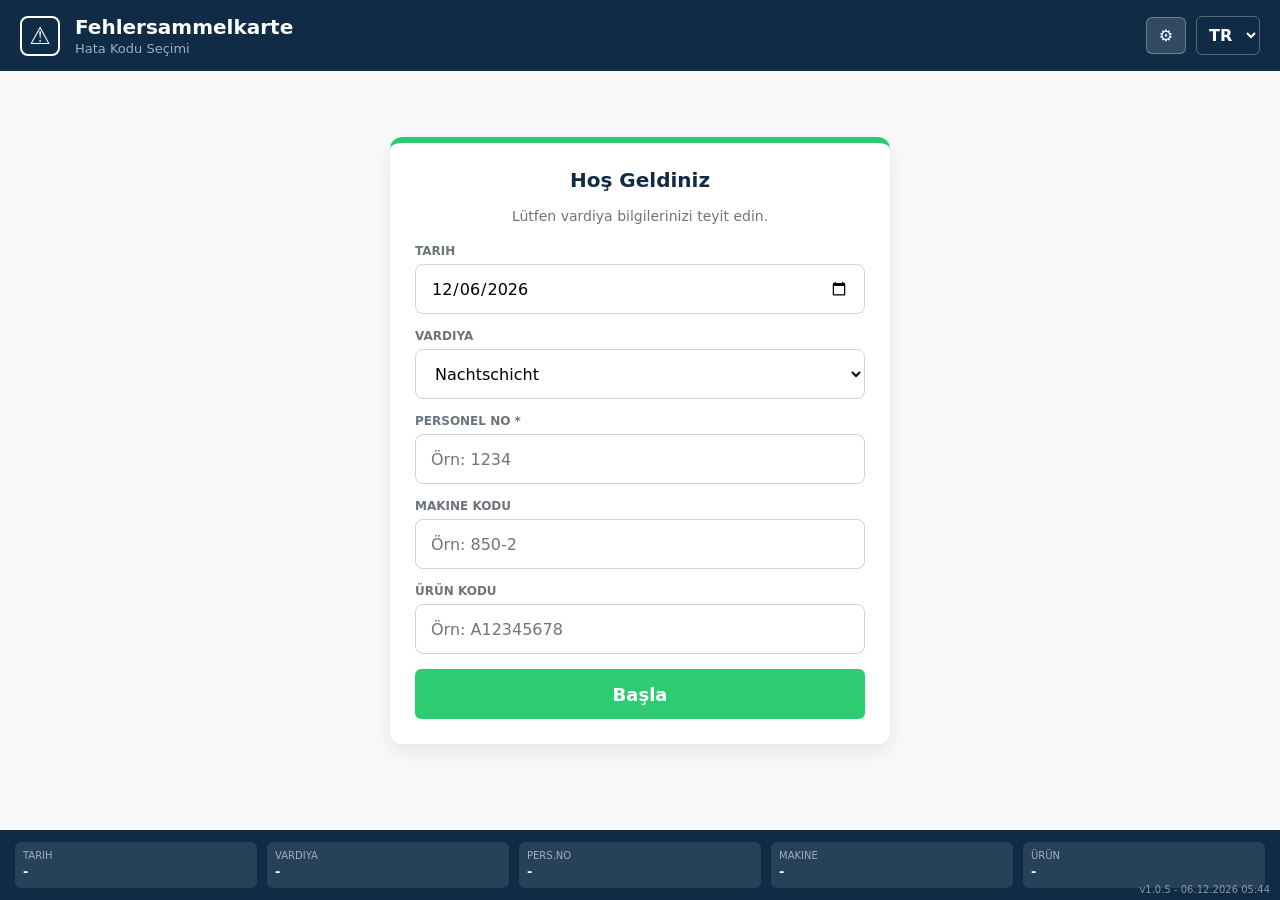
==== commit 576be361: "Rename ex_index.html to index.html" ====
--- a/index.html
+++ b/index.html
@@ -5,11 +5,84 @@
     <meta name="viewport" content="width=device-width, initial-scale=1.0, maximum-scale=1.0, user-scalable=no">
     <title>BBP - Quality Control System</title>
     
-    <link rel="stylesheet" href="css/style.css">
+    <style>
+/* ========================================================================= */
+/* 🔻 MODÜL 1: KASA VE BOYA (CSS - TASARIM MODÜLÜ) 🔻                        */
+/* ========================================================================= */
+        :root {
+            --header-bg: #0f2b46;       
+            --bg-color: #f8f9fa;        
+            --text-dark: #1a1a1a;       
+            --text-muted: #6c757d;      
+            --success: #2ecc71;         
+        }
+        * { box-sizing: border-box; font-family: 'Segoe UI', system-ui, sans-serif; }
+        body { margin: 0; background-color: var(--bg-color); display: flex; flex-direction: column; min-height: 100vh; -webkit-tap-highlight-color: transparent; }
+
+        header { background-color: var(--header-bg); color: white; padding: 15px 20px; display: flex; justify-content: space-between; align-items: center; position: sticky; top: 0; z-index: 50; }
+        .header-left { display: flex; align-items: center; gap: 15px; }
+        .warning-icon { width: 40px; height: 40px; border: 2px solid white; border-radius: 8px; display: flex; align-items: center; justify-content: center; font-size: 24px; font-weight: bold; }
+        .header-title h1 { margin: 0; font-size: 20px; font-weight: 600; }
+        .header-title p { margin: 2px 0 0 0; font-size: 13px; color: #a0aec0; }
+        .header-right { display: flex; gap: 10px; align-items: center; }
+        
+        .btn-settings { background: rgba(255,255,255,0.15); border: 1px solid rgba(255,255,255,0.3); color: white; border-radius: 6px; padding: 8px 12px; cursor: pointer; font-size: 16px; }
+        .lang-switcher select { background: transparent; color: white; border: 1px solid rgba(255,255,255,0.3); border-radius: 6px; padding: 8px; font-size: 16px; font-weight: bold; outline: none; cursor: pointer; }
+        .lang-switcher select option { color: var(--text-dark); background: white; }
+
+        .main-content { flex: 1; padding: 20px; max-width: 1000px; margin: 0 auto; width: 100%; display: flex; flex-direction: column; }
+
+        #setup-view { display: flex; flex-direction: column; align-items: center; justify-content: center; flex: 1; animation: fadeIn 0.4s ease; padding-bottom: 20px; }
+        .setup-card { background: white; padding: 25px; border-radius: 12px; box-shadow: 0 8px 20px rgba(0,0,0,0.08); width: 100%; max-width: 500px; border-top: 6px solid var(--success); }
+        .setup-card h2 { margin-top: 0; color: var(--header-bg); text-align: center; font-size: 20px; }
+        .setup-card p { color: var(--text-muted); text-align: center; font-size: 14px; margin-bottom: 20px; }
+        
+        .setup-row { display: flex; flex-direction: column; gap: 15px; margin-bottom: 15px; }
+        .setup-group { width: 100%; display: flex; flex-direction: column; }
+        .setup-group label { font-size: 12px; font-weight: bold; color: var(--text-muted); margin-bottom: 6px; text-transform: uppercase; }
+        .setup-group input, .setup-group select { width: 100%; height: 50px; padding: 10px 15px; border: 1px solid #ced4da; border-radius: 8px; font-size: 16px; background: white; box-sizing: border-box; }
+        input[type="date"] { text-align: left; -webkit-appearance: none; }
+        .btn-start { width: 100%; background: var(--success); color: white; border: none; height: 50px; border-radius: 6px; font-size: 18px; font-weight: bold; cursor: pointer; margin-top: 15px; transition: 0.2s; }
+        
+        #dashboard-view { display: none; animation: fadeIn 0.3s ease; }
+        .instruction { text-align: center; margin-bottom: 20px; }
+        .grid-cards { display: grid; grid-template-columns: repeat(auto-fit, minmax(280px, 1fr)); gap: 15px; }
+        .card { border-radius: 12px; padding: 25px 20px; position: relative; cursor: pointer; text-align: center; border: 1px solid rgba(0,0,0,0.05); background: white; box-shadow: 0 4px 6px rgba(0,0,0,0.02); }
+        .badge { position: absolute; top: 15px; left: 15px; color: white; background: var(--header-bg); font-weight: bold; font-size: 16px; width: 28px; height: 28px; border-radius: 6px; display: flex; align-items: center; justify-content: center; }
+        .card-img-wrapper { font-size: 50px; margin-bottom: 10px; }
+        .card-title { font-size: 17px; font-weight: bold; margin: 0; color: var(--text-dark); }
+        .card-subtitle { font-size: 13px; color: var(--text-muted); margin-top: 5px; }
+
+        #form-view { display: none; animation: fadeIn 0.3s ease; }
+        @keyframes fadeIn { from { opacity: 0; transform: translateY(10px); } to { opacity: 1; transform: translateY(0); } }
+        .back-btn { background: none; border: none; color: var(--header-bg); font-size: 16px; font-weight: bold; padding: 10px 0 20px 0; cursor: pointer; display: flex; align-items: center; gap: 5px; }
+        .form-header-title { font-size: 22px; color: var(--header-bg); margin-top: 0; margin-bottom: 15px; border-bottom: 2px solid #eee; padding-bottom: 10px; }
+        .error-item { display: flex; justify-content: space-between; align-items: center; padding: 12px 0; border-bottom: 1px solid #eee; }
+        .error-name strong { display: block; font-size: 15px; color: var(--text-dark); }
+        .error-name span { font-size: 12px; color: var(--text-muted); font-style: italic; }
+        .counter { display: flex; align-items: center; gap: 8px; }
+        .btn-count { background: #e0e6ed; border: none; width: 44px; height: 44px; border-radius: 8px; font-size: 24px; font-weight: bold; cursor: pointer; }
+        .count-input { width: 60px; height: 44px; text-align: center; font-size: 18px; font-weight: bold; border: 1px solid #ccc; border-radius: 8px; }
+        .btn-submit { width: 100%; padding: 16px; background: var(--success); color: #fff; border: none; border-radius: 8px; font-size: 18px; font-weight: bold; margin-top: 25px; cursor: pointer;}
+
+        .modal-overlay { display: none; position: fixed; top: 0; left: 0; width: 100%; height: 100%; background: rgba(0,0,0,0.7); align-items: center; justify-content: center; z-index: 100; padding: 15px; }
+        .modal-content { background: #fff; padding: 25px; border-radius: 12px; width: 100%; max-width: 400px; }
+        .modal-content p { display: flex; justify-content: space-between; border-bottom: 1px dashed #eee; padding-bottom: 5px; margin: 8px 0; font-size: 14px; }
+        .modal-actions { display: flex; gap: 10px; margin-top: 20px; }
+        .modal-actions button { flex: 1; padding: 12px; border: none; border-radius: 6px; font-weight: bold; font-size: 15px; color: white; cursor: pointer; }
+
+        footer { background-color: var(--header-bg); color: white; display: flex; flex-wrap: wrap; gap: 10px; padding: 12px 15px; margin-top: auto; }
+        .footer-item { display: flex; align-items: center; gap: 8px; flex: 1; min-width: 110px; background: rgba(255,255,255,0.1); padding: 8px; border-radius: 6px; }
+        .f-text span { display: block; font-size: 10px; color: #a0aec0; text-transform: uppercase; }
+        .f-text strong { font-size: 13px; font-weight: 600; }
+/* ========================================================================= */
+/* 🔺 MODÜL 1 BİTİŞ 🔺                                                       */
+/* ========================================================================= */
+    </style>
 </head>
 <body>
 
-    <header>
+<header>
         <div class="header-left">
             <div class="warning-icon">⚠</div>
             <div class="header-title">
@@ -21,11 +94,8 @@
             <button class="btn-settings" onclick="showSetup()" title="Ayarlar">⚙️</button>
             <div class="lang-switcher">
                 <select id="langSelect" onchange="changeLanguage()">
-                    <option value="de">DE</option>
-                    <option value="tr">TR</option>
-                    <option value="en">EN</option>
-                    <option value="ro">RO</option>
-                    <option value="ru">RU</option>
+                    <option value="de">DE</option><option value="tr">TR</option>
+                    <option value="en">EN</option><option value="ro">RO</option><option value="ru">RU</option>
                 </select>
             </div>
         </div>
@@ -116,9 +186,490 @@
             </div>
         </div>
     </div>
-
-    <script src="js/db.js"></script>
-    <script src="js/api.js"></script>
-    <script src="js/main.js"></script>
+<script>
+
+// ========================================================================= //
+// 🔻 MODÜL 3: HARD DİSK VE RAM (JS VERİTABANI MODÜLÜ) 🔻                    //
+// ========================================================================= //
+    
+    // Geçerli Makine Listesi
+    const baseMachines = ["400-2", "400-3", "500-9", "600-4", "600-7", "650-2", "650-8", "800-1", "800-4", "850-2", "850-3", "850-4", "900-1", "1000-3", "1000-4", "1100-1", "1450-1", "1600-3", "1700-2", "1700-3"];
+    
+    // Parça - Hata Eşleşmeleri
+    const db = {
+        "Ölwanne": [ 
+            { de: "Ölwanne nicht dicht", tr: "Yağ karteri sızdırıyor", en: "Oil pan leaking", ro: "Baie de ulei neetanșă", ru: "Масляный поддон протекает" }, 
+            { de: "Maschinen-/ Anlagenstörung", tr: "Makine/Tesis arızası", en: "Machine/Plant fault", ro: "Defecțiune mașină/instalație", ru: "Неисправность машины/установки" }, 
+            { de: "Teile nicht voll", tr: "Parçalar tam değil", en: "Parts not full", ro: "Piese incomplete", ru: "Детали не полные" }, 
+            { de: "Gratbildung", tr: "Çapak oluşumu", en: "Burr formation", ro: "Formare bavuri", ru: "Образование заусенцев" }, 
+            { de: "Buchse nicht richtig montiert/fehlt", tr: "Burç yanlış montajlı/eksik", en: "Bushing incorrectly mounted/missing", ro: "Bucșă montată greșit/lipsă", ru: "Втулка установлена неправильно/отсутствует" }, 
+            { de: "Schraube fehlt", tr: "Vida eksik", en: "Screw missing", ro: "Șurub lipsă", ru: "Отсутствует винт" }, 
+            { de: "Anfahrausschuss", tr: "Başlangıç firesi", en: "Start-up scrap", ro: "Rebut de pornire", ru: "Пусковой брак" } 
+        ],
+        "Halter Luftfilter": [ 
+            { de: "Formfehler: nicht vollständig", tr: "Form hatası: Tam değil", en: "Form error: incomplete", ro: "Eroare formă: incomplet", ru: "Ошибка формы: неполная" }, 
+            { de: "Formfehler: Grat vorhanden", tr: "Form hatası: Çapak var", en: "Form error: Burr present", ro: "Eroare formă: Bavură prezentă", ru: "Ошибка формы: Присутствует заусенец" }, 
+            { de: "Clip: fehlt", tr: "Klips: Eksik", en: "Clip: missing", ro: "Clip: lipsă", ru: "Клипса: отсутствует" }, 
+            { de: "Clip: falsch herum montiert", tr: "Klips: Ters monte edilmiş", en: "Clip: mounted upside down", ro: "Clip: montat invers", ru: "Клипса: установлена вверх ногами" }, 
+            { de: "Clip: nicht in Position", tr: "Klips: Pozisyonda değil", en: "Clip: not in position", ro: "Clip: nu este pe poziție", ru: "Клипса: не на месте" }, 
+            { de: "Clip: falscher Clip", tr: "Klips: Yanlış klips", en: "Clip: wrong clip", ro: "Clip: clip greșit", ru: "Клипса: неправильная клипса" }, 
+            { de: "Buchse: fehlt", tr: "Burç: Eksik", en: "Bushing: missing", ro: "Bucșă: lipsă", ru: "Втулка: отсутствует" }, 
+            { de: "Buchse: nicht in Position", tr: "Burç: Pozisyonda değil", en: "Bushing: not in position", ro: "Bucșă: nu este pe poziție", ru: "Втулка: не на месте" }, 
+            { de: "weißer Punkt (Variante 03/04): fehlt", tr: "Beyaz nokta: Eksik", en: "White dot: missing", ro: "Punct alb: lipsă", ru: "Белая точка: отсутствует" }
+        ],
+        "Windlaut": [ 
+            { de: "Weichkomponente: Anguss nicht entfernt", tr: "Yumuşak parça: Yolluk alınmamış", en: "Soft comp: Sprue not removed", ro: "Comp. moale: Canal de turnare neîndepărtat", ru: "Мягкий комп.: Литник не удален" }, 
+            { de: "Weichkomponente: nicht vollständig", tr: "Yumuşak parça: Tam değil", en: "Soft comp: incomplete", ro: "Comp. moale: incomplet", ru: "Мягкий комп.: неполный" }, 
+            { de: "Weichkomponente: beschädigt", tr: "Yumuşak parça: Hasarlı", en: "Soft comp: Damaged", ro: "Comp. moale: Deteriorat", ru: "Мягкий комп.: Поврежден" }, 
+            { de: "Hartkomponente: nicht vollständig", tr: "Sert parça: Tam değil", en: "Hard comp: incomplete", ro: "Comp. dură: incomplet", ru: "Твердый комп.: неполный" }, 
+            { de: "Hartkomponente: Einfallstelle, Blase", tr: "Sert parça: Çöküntü, Baloncuk", en: "Hard comp: Sink mark, Bubble", ro: "Comp. dură: Urmă de scufundare, Bulă", ru: "Твердый комп.: Утяжина, Пузырь" }, 
+            { de: "Oberfläche: Schlieren / Glanzstellen", tr: "Yüzey: Hare / Parlama izi", en: "Surface: Streaks / Shiny spots", ro: "Suprafață: Dungi / Pete lucioase", ru: "Поверхность: Полосы / Блестящие пятна" }, 
+            { de: "Wischertülle: nicht voll. ausgeformt", tr: "Silecek lastiği: Tam şekil almamış", en: "Wiper grommet: not fully formed", ro: "Garnitură ștergător: formată incomplet", ru: "Втулка стеклоочистителя: сформирована неполностью" }, 
+            { de: "Wischertülle: Fließfehler", tr: "Silecek lastiği: Akış hatası", en: "Wiper grommet: Flow mark", ro: "Garnitură ștergător: Eroare de curgere", ru: "Втулка стеклоочистителя: Ошибка текучести" }, 
+            { de: "Wischertülle: Nicht in Position", tr: "Silecek lastiği: Pozisyonda değil", en: "Wiper grommet: Not in position", ro: "Garnitură ștergător: Nu e pe poziție", ru: "Втулка стеклоочистителя: Не на месте" }, 
+            { de: "POM-Ring: fehlt", tr: "POM-Halka: Eksik", en: "POM-Ring: missing", ro: "Inel POM: lipsă", ru: "POM-Кольцо: отсутствует" }, 
+            { de: "POM-Ring: nicht richtig montiert", tr: "POM-Halka: Yanlış montajlı", en: "POM-Ring: incorrectly mounted", ro: "Inel POM: montat greșit", ru: "POM-Кольцо: установлено неправильно" }, 
+            { de: "Pad: fehlt", tr: "Ped: Eksik", en: "Pad: missing", ro: "Pad: lipsă", ru: "Подушечка: отсутствует" }, 
+            { de: "Clip: fehler", tr: "Klips: Hatalı", en: "Clip: Error", ro: "Clip: Eroare", ru: "Клипса: Ошибка" }
+        ],
+        "Motorabdeckung Q-Tor": [ 
+            { de: "Formfehler: nicht voll ausgeformt", tr: "Form hatası: Tam şekil almamış", en: "Form error: not fully formed", ro: "Eroare formă: formată incomplet", ru: "Ошибка формы: сформирована неполностью" }, 
+            { de: "Oberfläche: beschädigt/verkratzt", tr: "Yüzey: Hasarlı/Çizik", en: "Surface: damaged/scratched", ro: "Suprafață: deteriorată/zgâriată", ru: "Поверхность: повреждена/поцарапана" }, 
+            { de: "Oberfläche: Einfallstelle, Blase", tr: "Yüzey: Çöküntü, Baloncuk", en: "Surface: Sink mark, Bubble", ro: "Suprafață: Urmă de scufundare, Bulă", ru: "Поверхность: Утяжина, Пузырь" }, 
+            { de: "Oberfläche: Schlieren / Glanzstellen", tr: "Yüzey: Hare / Parlama izi", en: "Surface: Streaks / Shiny spots", ro: "Suprafață: Dungi / Pete lucioase", ru: "Поверхность: Полосы / Блестящие пятна" }, 
+            { de: "Oberfläche: Schweißpunkt", tr: "Yüzey: Kaynak izi", en: "Surface: Weld mark", ro: "Suprafață: Punct de sudură", ru: "Поверхность: Точка сварки" }, 
+            { de: "Farbdruck: nicht voll / nicht in Position", tr: "Baskı: Tam değil / Pozisyonda değil", en: "Color print: not full / not in position", ro: "Imprimare color: incompletă / nu e pe poziție", ru: "Цветная печать: неполная / не на месте" }, 
+            { de: "Emblem fehlt", tr: "Amblem eksik", en: "Emblem missing", ro: "Emblemă lipsă", ru: "Эмблема отсутствует" }, 
+            { de: "Emblem nicht richtig montiert", tr: "Amblem yanlış montajlı", en: "Emblem incorrectly mounted", ro: "Emblemă montată greșit", ru: "Эмблема установлена неправильно" }, 
+            { de: "Emblem beschädigt/verkratzt / Farbfehler", tr: "Amblem hasarlı/çizik/renk hatalı", en: "Emblem damaged/scratched / Color error", ro: "Emblemă deteriorată/zgâriată / Eroare culoare", ru: "Эмблема повреждена/поцарапана / Ошибка цвета" }, 
+            { de: "Snaploc fehlt", tr: "Snaploc eksik", en: "Snaploc missing", ro: "Snaploc lipsă", ru: "Snaploc отсутствует" }, 
+            { de: "Snaploc falsch montiert", tr: "Snaploc yanlış montajlı", en: "Snaploc incorrectly mounted", ro: "Snaploc montat greșit", ru: "Snaploc установлен неправильно" }, 
+            { de: "DMC/RFID Etikett fehlt", tr: "DMC/RFID Etiketi eksik", en: "DMC/RFID Label missing", ro: "Etichetă DMC/RFID lipsă", ru: "DMC/RFID Этикетка отсутствует" }, 
+            { de: "DMC/RFID Etikett falsch", tr: "DMC/RFID Etiketi yanlış", en: "DMC/RFID Label wrong", ro: "Etichetă DMC/RFID greșită", ru: "DMC/RFID Этикетка неправильная" }, 
+            { de: "Vlies nicht geschweißt", tr: "Keçe kaynatılmamış", en: "Fleece not welded", ro: "Fleece nesudat", ru: "Флис не сварен" }, 
+            { de: "Vlies Schweißfehler", tr: "Keçe kaynak hatası", en: "Fleece welding error", ro: "Eroare sudură fleece", ru: "Ошибка сварки флиса" }
+        ],
+        "Motorabdeckung": [ 
+            { de: "Hartkomponente nicht voll", tr: "Sert parça tam değil", en: "Hard comp not full", ro: "Comp. dură incomplet", ru: "Твердый комп. не полный" }, 
+            { de: "Oberflächenfehler", tr: "Yüzey hatası", en: "Surface defect", ro: "Defect de suprafață", ru: "Дефект поверхности" }, 
+            { de: "Blasen", tr: "Baloncuklar", en: "Bubbles", ro: "Bule", ru: "Пузыри" }, 
+            { de: "Beschädigung", tr: "Hasar", en: "Damage", ro: "Deteriorare", ru: "Повреждение" }, 
+            { de: "Überspritzt/Gratbildung", tr: "Taşma/Çapak oluşumu", en: "Overshot/Burr formation", ro: "Depășire/Formare bavuri", ru: "Перелив/Образование заусенцев" }, 
+            { de: "Verzug", tr: "Çarpılma/Yamulma", en: "Distortion", ro: "Distorsiune", ru: "Искажение" }, 
+            { de: "Bedruckung", tr: "Baskı", en: "Printing", ro: "Imprimare", ru: "Печать" }, 
+            { de: "Montagefehler/Schweißfehler", tr: "Montaj/Kaynak hatası", en: "Assembly/Welding error", ro: "Eroare de montaj/sudură", ru: "Ошибка сборки/сварки" }, 
+            { de: "Barcode", tr: "Barkod", en: "Barcode", ro: "Cod de bare", ru: "Штрих-код" }, 
+            { de: "Anfahrausschuss", tr: "Başlangıç firesi", en: "Start-up scrap", ro: "Rebut de pornire", ru: "Пусковой брак" }, 
+            { de: "Emblem beschädigt/verkratzt", tr: "Amblem hasarlı/çizik", en: "Emblem damaged/scratched", ro: "Emblemă deteriorată/zgâriată", ru: "Эмблема повреждена/поцарапана" }
+        ],
+        "Standard": [ 
+            { de: "Hartkomponente nicht voll", tr: "Sert parça tam değil", en: "Hard comp not full", ro: "Comp. dură incomplet", ru: "Твердый комп. не полный" }, 
+            { de: "Weichkomponente nicht voll", tr: "Yumuşak parça tam değil", en: "Soft comp not full", ro: "Comp. moale incomplet", ru: "Мягкий комп. не полный" }, 
+            { de: "Oberflächenfehler", tr: "Yüzey hatası", en: "Surface defect", ro: "Defect de suprafață", ru: "Дефект поверхности" }, 
+            { de: "Kratzer", tr: "Çizik", en: "Scratch", ro: "Zgârietură", ru: "Царапина" }, 
+            { de: "Blasen", tr: "Baloncuklar", en: "Bubbles", ro: "Bule", ru: "Пузыри" }, 
+            { de: "Beschädigung", tr: "Hasar", en: "Damage", ro: "Deteriorare", ru: "Повреждение" }, 
+            { de: "Überspritzt/Gratbildung", tr: "Taşma/Çapak oluşumu", en: "Overshot/Burr formation", ro: "Depășire/Formare bavuri", ru: "Перелив/Образование заусенцев" }, 
+            { de: "Verzug", tr: "Çarpılma/Yamulma", en: "Distortion", ro: "Distorsiune", ru: "Искажение" }, 
+            { de: "Haftung hart/weich n.i.O.", tr: "Sert/Yumuşak yapışması hatalı", en: "Adhesion hard/soft NOK", ro: "Aderență dur/moale NOK", ru: "Адгезия твердый/мягкий НОК" }, 
+            { de: "Übergang hart/weich n.i.O.", tr: "Sert/Yumuşak geçişi hatalı", en: "Transition hard/soft NOK", ro: "Tranziție dur/moale NOK", ru: "Переход твердый/мягкий НОК" }, 
+            { de: "Anfahrausschuss", tr: "Başlangıç firesi", en: "Start-up scrap", ro: "Rebut de pornire", ru: "Пусковой брак" }, 
+            { de: "Weißer Punkt", tr: "Beyaz nokta", en: "White dot", ro: "Punct alb", ru: "Белая точка" }, 
+            { de: "Montageteil fehlt", tr: "Montaj parçası eksik", en: "Mounting part missing", ro: "Piesă de montaj lipsă", ru: "Монтажная деталь отсутствует" }
+        ]
+    };
+
+    // 5 Dilde Uygulama Sabit Metinleri Çeviri Havuzu (Tam Kapsamlı)
+    const i18n = {
+        "tr": { 
+            "header_sub": "Hata Kodu Seçimi", "setup_desc": "Lütfen vardiya bilgilerinizi teyit edin.", "setup_title": "Hoş Geldiniz", "inst_title": "Parça Tipi Seçin",
+            "s_date": "Tarih", "s_shift": "Vardiya", "s_pers": "Personel No *", "s_mac": "Makine Kodu", "s_bau": "Ürün Kodu", "start": "Başla", 
+            "c1": "Yağ Karteri", "c2": "Hava Filtresi Tutucu", "c3": "Ses Çıkış Elemanı", "c4": "Motor Kapağı Q-Tor", "c5": "Motor Kapağı", "c6": "Standart Hatalar", 
+            "back": "Geri Dön", "submit": "Kaydet / Gönder", 
+            "mod_title": "Son Kontrol", "mod_tot": "Toplam Hata:", "mod_date": "Tarih:", "mod_shift": "Vardiya:", "mod_pers": "Pers.No:", "mod_mac": "Makine:", "mod_bau": "Ürün Kodu:", "mod_cat": "Kategori:",
+            "mod_cancel": "İptal", "mod_confirm": "Onayla",
+            "foot_date": "Tarih", "foot_shift": "Vardiya", "foot_pers": "Pers.No", "foot_mac": "Makine", "foot_bau": "Ürün",
+            "al_pers": "Lütfen Personel Numaranızı giriniz!", 
+            "al_mac_fmt": "Makine numarası formatı hatalı! \nLütfen araya tire koyarak giriniz (Örn: 400-2)", 
+            "al_mac_not": "DİKKAT: Makine kayıtlı listede bulunamadı!\nDevam etmek istiyor musunuz?",
+            "al_db_mock": "Veri başarıyla paketlendi (Mock)! Konsolu kontrol edin."
+        },
+        "de": { 
+            "header_sub": "Fehlercode-Auswahl", "setup_desc": "Bitte bestätigen Sie Ihre Schichtdaten.", "setup_title": "Willkommen", "inst_title": "Bitte Bauteil Auswählen",
+            "s_date": "Datum", "s_shift": "Schicht", "s_pers": "Pers.Nr *", "s_mac": "Maschine", "s_bau": "Bauteilnr", "start": "Starten", 
+            "c1": "Ölwanne", "c2": "Halter Luftfilter", "c3": "Windlaut", "c4": "Motorabdeckung Q-Tor", "c5": "Motorabdeckung", "c6": "Standardfehler", 
+            "back": "Zurück", "submit": "Speichern", 
+            "mod_title": "Kontrolle", "mod_tot": "Gesamtfehler:", "mod_date": "Datum:", "mod_shift": "Schicht:", "mod_pers": "Pers.Nr:", "mod_mac": "Maschine:", "mod_bau": "Bauteilnr:", "mod_cat": "Kategorie:",
+            "mod_cancel": "Zurück", "mod_confirm": "Bestätigen",
+            "foot_date": "Datum", "foot_shift": "Schicht", "foot_pers": "Pers.Nr", "foot_mac": "Maschine", "foot_bau": "Bauteil",
+            "al_pers": "Bitte Personalnummer eingeben!", 
+            "al_mac_fmt": "Maschinenformat falsch! \nBitte mit Bindestrich eingeben (z.B. 400-2)", 
+            "al_mac_not": "Achtung: Maschine nicht gelistet! Möchten Sie trotzdem fortfahren?",
+            "al_db_mock": "Erfolgreich gepackt (Mock)! Überprüfen Sie die Konsole."
+        },
+        "en": { 
+            "header_sub": "Error Code Selection", "setup_desc": "Please confirm your shift details.", "setup_title": "Welcome", "inst_title": "Please Select Part Type",
+            "s_date": "Date", "s_shift": "Shift", "s_pers": "Personnel No *", "s_mac": "Machine Code", "s_bau": "Product Code", "start": "Start", 
+            "c1": "Oil Pan", "c2": "Air Filter Holder", "c3": "Sound Emitter", "c4": "Engine Cover Q-Tor", "c5": "Engine Cover", "c6": "Standard Errors", 
+            "back": "Go Back", "submit": "Save / Submit", 
+            "mod_title": "Final Check", "mod_tot": "Total Errors:", "mod_date": "Date:", "mod_shift": "Shift:", "mod_pers": "Pers.No:", "mod_mac": "Machine:", "mod_bau": "Product Code:", "mod_cat": "Category:",
+            "mod_cancel": "Cancel", "mod_confirm": "Confirm",
+            "foot_date": "Date", "foot_shift": "Shift", "foot_pers": "Pers.No", "foot_mac": "Machine", "foot_bau": "Product",
+            "al_pers": "Please enter Personnel Number!", 
+            "al_mac_fmt": "Machine format invalid! \nPlease enter with a hyphen (e.g., 400-2)", 
+            "al_mac_not": "Warning: Machine not listed! Do you want to continue?",
+            "al_db_mock": "Successfully packaged (Mock)! Check the console."
+        },
+        "ro": { 
+            "header_sub": "Selectare cod eroare", "setup_desc": "Vă rugăm să confirmați datele schimbului.", "setup_title": "Bun venit", "inst_title": "Selectați Tipul Piesei",
+            "s_date": "Data", "s_shift": "Schimb", "s_pers": "Nr. Personal *", "s_mac": "Mașină", "s_bau": "Cod Produs", "start": "Start", 
+            "c1": "Baie de ulei", "c2": "Suport filtru aer", "c3": "Emițător sunet", "c4": "Capac motor Q-Tor", "c5": "Capac motor", "c6": "Erori standard", 
+            "back": "Înapoi", "submit": "Salvare", 
+            "mod_title": "Verificare Finală", "mod_tot": "Total Erori:", "mod_date": "Data:", "mod_shift": "Schimb:", "mod_pers": "Nr.Pers:", "mod_mac": "Mașină:", "mod_bau": "Cod Produs:", "mod_cat": "Categorie:",
+            "mod_cancel": "Anulare", "mod_confirm": "Confirmare",
+            "foot_date": "Data", "foot_shift": "Schimb", "foot_pers": "Nr.Pers", "foot_mac": "Mașină", "foot_bau": "Produs",
+            "al_pers": "Vă rugăm să introduceți numărul de personal!", 
+            "al_mac_fmt": "Format mașină invalid! \nVă rugăm să folosiți cratima (ex. 400-2)", 
+            "al_mac_not": "Atenție: Mașina nu este în listă! Continuați?",
+            "al_db_mock": "Împachetat cu succes (Mock)! Verificați consola."
+        },
+        "ru": { 
+            "header_sub": "Выбор кода ошибки", "setup_desc": "Пожалуйста, подтвердите данные смены.", "setup_title": "Добро пожаловать", "inst_title": "Выберите Тип Детали",
+            "s_date": "Дата", "s_shift": "Смена", "s_pers": "Перс. номер *", "s_mac": "Машина", "s_bau": "Код продукта", "start": "Начать", 
+            "c1": "Масляный поддон", "c2": "Держатель фильтра", "c3": "Звуковой излучатель", "c4": "Крышка двигателя Q-Tor", "c5": "Крышка двигателя", "c6": "Стандартные ошибки", 
+            "back": "Назад", "submit": "Сохранить", 
+            "mod_title": "Финальная проверка", "mod_tot": "Всего ошибок:", "mod_date": "Дата:", "mod_shift": "Смена:", "mod_pers": "Перс.№:", "mod_mac": "Машина:", "mod_bau": "Код продукта:", "mod_cat": "Категория:",
+            "mod_cancel": "Отмена", "mod_confirm": "Подтвердить",
+            "foot_date": "Дата", "foot_shift": "Смена", "foot_pers": "Перс.№", "foot_mac": "Машина", "foot_bau": "Деталь",
+            "al_pers": "Пожалуйста, введите табельный номер!", 
+            "al_mac_fmt": "Неверный формат машины! \nПожалуйста, введите через дефис (напр. 400-2)", 
+            "al_mac_not": "Внимание: Машина не в списке! Продолжить?",
+            "al_db_mock": "Успешно упаковано (Mock)! Проверьте консоль."
+        }
+    };
+// ========================================================================= //
+// 🔺 MODÜL 3 BİTİŞ 🔺                                                       //
+// ========================================================================= //
+
+
+// ========================================================================= //
+// 🔻 MODÜL 4: MERKEZİ İŞLEMCİ (JS MANTIK VE İŞLEYİŞ MODÜLÜ) 🔻              //
+// ========================================================================= //
+
+    /**
+     * İşletim Sisteminin Zamanına Göre Vardiya Algılama Motoru
+     * Dakika bazlı hesaplama ile 06:30, 14:30 ve 22:30 kesişimlerini yakalar.
+     */
+    function getAutoShift() {
+        let now = new Date();
+        let totalMinutes = (now.getHours() * 60) + now.getMinutes();
+
+        if (totalMinutes >= 390 && totalMinutes < 870) return "Frühschicht";
+        if (totalMinutes >= 870 && totalMinutes < 1350) return "Spätschicht";
+        return "Nachtschicht";
+    }
+
+    let activePart = ""; // Seçilen parça/form bilgisini hafızada tutar
+
+    /**
+     * Sayfa Yüklendiğinde İlk Çalışacak Fonksiyon (Boot)
+     * Kayıtlı verileri çeker, saati günceller ve çevirileri uygular.
+     */
+    window.onload = function() {
+        let savedLang = localStorage.getItem('appLang') || 'tr'; 
+        document.getElementById('langSelect').value = savedLang;
+        
+        loadMachineList(); // Datalist (Önerilen Makineler) doldurulur
+        applyTranslations(savedLang); // HATA DÜZELTİLDİ: Çeviri tetiklenmesi buraya alındı.
+
+        // Son kayıtlı verileri LocalStorage'dan alıp form elemanlarına basma
+        let today = new Date().toISOString().split('T')[0];
+        document.getElementById('inp_date').value = localStorage.getItem('savedDate') || today;
+        document.getElementById('inp_shift').value = localStorage.getItem('savedShift') || getAutoShift();
+        document.getElementById('inp_persnr').value = localStorage.getItem('savedPersnr') || "";
+        document.getElementById('inp_maschine').value = localStorage.getItem('savedMaschine') || "";
+        document.getElementById('inp_bauteilnr').value = localStorage.getItem('savedBauteilnr') || "";
+        
+        // Sağ alt köşeye dosyanın son güncellenme tarihini (Sürüm takibi) basma
+        let lastModified = new Date(document.lastModified);
+        let formattedDate = lastModified.toLocaleDateString('tr-TR') + " " + 
+                lastModified.toLocaleTimeString('tr-TR', {hour: '2-digit', minute:'2-digit'});
+        document.getElementById('version-tag').innerText = "v1.0.5 - " + formattedDate;
+        
+        showSetup(); // İlk ekranı (Vardiya Ayarı) göster
+    };
+
+    /**
+     * Sadece "Ayar / Vardiya" Ekranını Gösterir (Panoyu Gizler)
+     */
+    function showSetup() {
+        document.getElementById('dashboard-view').style.display = 'none';
+        document.getElementById('form-view').style.display = 'none';
+        document.getElementById('setup-view').style.display = 'flex';
+    }
+
+    /**
+     * Setup Ekranında "Başla" Butonuna Basıldığında Çalışır.
+     * Verileri doğrular, hafızaya alır ve panoya geçer.
+     */
+    function startApp() {
+        let lang = document.getElementById('langSelect').value;
+        let t = i18n[lang]; // Seçili dil havuzunu al
+
+        let dat = document.getElementById('inp_date').value;
+        let shf = document.getElementById('inp_shift').value;
+        let pnr = document.getElementById('inp_persnr').value;
+        let mac = document.getElementById('inp_maschine').value;
+        let bau = document.getElementById('inp_bauteilnr').value;
+
+        // Personel No zorunlu alan kontrolü
+        if(!pnr) { alert(t.al_pers); return; }
+
+        // Makine Kuralı Kontrolü (Varsa)
+        if(mac !== "") {
+            // Regex ile 3/4 hane - 1/2 hane kuralı denetimi
+            let formatKurali = /^\d{3,4}-\d{1,2}$/;
+            if(!formatKurali.test(mac)) {
+                alert(t.al_mac_fmt);
+                return; 
+            }
+            // Hibrit Onay (Tanımlı değilse uyar ama izne bağla)
+            if(!baseMachines.includes(mac)) {
+                let eminMisiniz = confirm(t.al_mac_not);
+                if(!eminMisiniz) return; // Operatör İptal derse devam etme
+            }
+        }
+
+        // Verileri Tarayıcı Hafızasına (LocalStorage) kaydet
+        localStorage.setItem('savedDate', dat);
+        localStorage.setItem('savedShift', shf);
+        localStorage.setItem('savedPersnr', pnr);
+        localStorage.setItem('savedMaschine', mac);
+        localStorage.setItem('savedBauteilnr', bau);
+
+        // Panonun en altındaki (Footer) gösterge paneline değerleri yaz
+        document.getElementById('val_date').innerText = dat;
+        document.getElementById('val_shift').innerText = shf.replace("schicht", ""); 
+        document.getElementById('val_pers').innerText = pnr;
+        document.getElementById('val_mac').innerText = mac || "-";
+        document.getElementById('val_bau').innerText = bau || "-";
+
+        // Panoya (Katalog) Geçiş Yap
+        document.getElementById('setup-view').style.display = 'none';
+        document.getElementById('dashboard-view').style.display = 'block';
+    }
+
+    /**
+     * Panoda bir Ürün Kartına Tıklandığında Hata Formunu Oluşturur
+     */
+    function openForm(partName) {
+        activePart = partName;
+        document.getElementById('dashboard-view').style.display = 'none';
+        document.getElementById('form-view').style.display = 'block';
+        document.getElementById('form-title').innerText = partName;
+        
+        let listDiv = document.getElementById('errorList');
+        let lang = document.getElementById('langSelect').value;
+        let selectedList = db[partName] ? db[partName] : db["Standard"];
+        listDiv.innerHTML = ""; 
+        
+        // İlgili ürünün hata listesini döngü ile ekrana buton olarak basar
+        selectedList.forEach((err, index) => {
+            let subtitle = lang === 'de' ? "" : (err[lang] || "");
+            listDiv.innerHTML += `
+                <div class="error-item">
+                    <div class="error-name"><strong>${err.de}</strong><span>${subtitle}</span></div>
+                    <div class="counter">
+                        <button class="btn-count" onclick="updateCount('err_${index}', -1)">-</button>
+                        <input type="number" id="err_${index}" class="count-input" value="0" min="0" inputmode="numeric">
+                        <button class="btn-count" onclick="updateCount('err_${index}', 1)">+</button>
+                    </div>
+                </div>`;
+        });
+        window.scrollTo(0, 0); // Form açıldığında sayfayı en üste kaydırır
+    }
+
+    /**
+     * Formdan tekrar Parça Seçim Panosuna geri döndürür.
+     */
+    function goBack() {
+        document.getElementById('form-view').style.display = 'none';
+        document.getElementById('dashboard-view').style.display = 'block';
+        activePart = "";
+    }
+
+    /**
+     * Artı ve Eksi Butonları İçin Sayaç Fonksiyonu
+     * Değerin 0'ın altına inmesini engeller.
+     */
+    function updateCount(id, val) {
+        let input = document.getElementById(id);
+        let current = parseInt(input.value) || 0;
+        if(current + val >= 0) input.value = current + val; 
+    }
+
+    /**
+     * Makine datalist (açılır otomatik tamamlama listesi) öğelerini doldurur.
+     */
+    function loadMachineList() {
+        let datalist = document.getElementById('machineList');
+        datalist.innerHTML = "";
+        baseMachines.forEach(mac => { 
+            let option = document.createElement('option'); 
+            option.value = mac; 
+            datalist.appendChild(option); 
+        });
+    }
+
+    /**
+     * Kullanıcı sağ üstten dil değiştirdiğinde tetiklenir.
+     */
+    function changeLanguage() {
+        let selected = document.getElementById('langSelect').value;
+        localStorage.setItem('appLang', selected);
+        applyTranslations(selected);
+        
+        // Eğer bir hata formunun içindeysek, formu seçili dilde yeniden oluştur
+        if(activePart !== "") openForm(activePart); 
+    }
+
+    /**
+     * ÇEVİRİ MOTORU (Tam Kapsamlı): Ekrandaki tüm statik metinleri (DOM) anında çevirir.
+     */
+    function applyTranslations(lang) {
+        let t = i18n[lang] || i18n['de'];
+        
+        // Başlıklar ve Açıklamalar
+        document.getElementById('lbl_header_sub').innerText = t.header_sub;
+        document.getElementById('lbl_inst_title').innerText = t.inst_title; // HATA GİDERİLDİ
+        document.getElementById('lbl_setup_title').innerText = t.setup_title;
+        document.getElementById('lbl_setup_desc').innerText = t.setup_desc; // HATA GİDERİLDİ
+        
+        // Setup Form Elementleri
+        document.getElementById('lbl_setup_date').innerText = t.s_date;
+        document.getElementById('lbl_setup_shift').innerText = t.s_shift;
+        document.getElementById('lbl_setup_pers').innerText = t.s_pers;
+        document.getElementById('lbl_setup_mac').innerText = t.s_mac;
+        document.getElementById('lbl_setup_bau').innerText = t.s_bau;
+        document.getElementById('btn_start').innerText = t.start;
+        
+        // Hata Formu Elementleri
+        document.getElementById('lbl_back').innerText = t.back;
+        document.getElementById('btn_submit_main').innerText = t.submit;
+        
+        // Ana Sayfa Kart Alt Başlıkları
+        document.getElementById('sub_1').innerText = t.c1; document.getElementById('sub_2').innerText = t.c2;
+        document.getElementById('sub_3').innerText = t.c3; document.getElementById('sub_4').innerText = t.c4;
+        document.getElementById('sub_5').innerText = t.c5; document.getElementById('sub_6').innerText = t.c6;
+
+        // Footer (Alt Bilgi Çubuğu)
+        document.getElementById('lbl_foot_date').innerText = t.foot_date;
+        document.getElementById('lbl_foot_shift').innerText = t.foot_shift;
+        document.getElementById('lbl_foot_pers').innerText = t.foot_pers;
+        document.getElementById('lbl_foot_mac').innerText = t.foot_mac;
+        document.getElementById('lbl_foot_bau').innerText = t.foot_bau;
+
+        // Modal (Onay Ekranı)
+        document.getElementById('lbl_mod_title').innerText = t.mod_title;
+        document.getElementById('lbl_mod_date').innerText = t.mod_date;
+        document.getElementById('lbl_mod_shift').innerText = t.mod_shift;
+        document.getElementById('lbl_mod_pers').innerText = t.mod_pers;
+        document.getElementById('lbl_mod_mac').innerText = t.mod_mac;
+        document.getElementById('lbl_mod_bau').innerText = t.mod_bau;
+        document.getElementById('lbl_mod_cat').innerText = t.mod_cat;
+        document.getElementById('lbl_mod_tot').innerText = t.mod_tot;
+        document.getElementById('btn_mod_cancel').innerText = t.mod_cancel;
+        document.getElementById('btn_mod_confirm').innerText = t.mod_confirm;
+    }
+
+    /**
+     * Hata Kaydet (Speichern) Butonuna Basıldığında Modal Ekranını Çıkarır.
+     * Sayfadaki tüm inputları tarayıp "Toplam Hata" sayısını gösterir.
+     */
+    function showModal() {
+        let total = 0;
+        document.querySelectorAll('.count-input').forEach(input => { total += parseInt(input.value) || 0; });
+        
+        // Localstorage'daki verileri onay ekranına bas
+        document.getElementById('modDatum').innerText = localStorage.getItem('savedDate');
+        document.getElementById('modSchicht').innerText = localStorage.getItem('savedShift');
+        document.getElementById('modPers').innerText = localStorage.getItem('savedPersnr');
+        document.getElementById('modMaschine').innerText = localStorage.getItem('savedMaschine') || "-";
+        document.getElementById('modBauteilNr').innerText = localStorage.getItem('savedBauteilnr') || "-";
+        document.getElementById('modKategori').innerText = activePart;
+        document.getElementById('modTotalError').innerText = total;
+        
+        // Modal'ı görünür yap
+        document.getElementById('confirmModal').style.display = 'flex'; 
+    }
+
+    /**
+     * Onay Ekranını Kapatır (İptal Durumu)
+     */
+    function closeModal() { 
+        document.getElementById('confirmModal').style.display = 'none'; 
+    }
+
+    /**
+     * YENİ ALTYAPI: V1.1.0 VERİTABANI İÇİN VERİ PAKETLEME (MOCK) SİSTEMİ
+     * İlişkisel Veritabanı (Star Schema) yapısına uygun veri hazırlayıcı.
+     */
+    function submitData() {
+        let lang = document.getElementById('langSelect').value;
+        let t = i18n[lang];
+
+        // 1. Ana Yük Paketini (Payload) Hazırla
+        let formData = {
+            date: localStorage.getItem('savedDate'),
+            shift: localStorage.getItem('savedShift'),
+            persnr: localStorage.getItem('savedPersnr'),
+            machine: localStorage.getItem('savedMaschine'),
+            part: activePart,
+            totalErrors: 0,
+            errorDetails: [] // HATA DETAYLARI BURAYA DİZİ OLARAK EKLENECEK
+        };
+
+        let total = 0;
+        let errorInputs = document.querySelectorAll('.count-input');
+        
+        // 2. Ekrandaki tüm inputları (sayıcıları) tara
+        errorInputs.forEach(input => {
+            let count = parseInt(input.value) || 0;
+            
+            // SADECE SIFIRDAN BÜYÜK (Girili) HATALARI PAKETE DAHİL ET! (Minimalist yapı)
+            if (count > 0) {
+                total += count;
+                
+                // Input ID'sinden (örn: err_3) index numarasını çek
+                let index = input.id.split('_')[1];
+                let selectedList = db[activePart] ? db[activePart] : db["Standard"];
+                let errorData = selectedList[index];
+                
+                // Detay Objesini oluştur ve "errorDetails" listesinin içine at
+                formData.errorDetails.push({
+                    errorId: "HATA_" + activePart.substring(0,3).toUpperCase() + "_" + index, // Örn: HATA_ÖLW_2
+                    errorNameDE: errorData.de, // Veritabanı sadece 1 dili anahtar olarak saklayabilir (veya sadece ID)
+                    count: count
+                });
+            }
+        });
+
+        formData.totalErrors = total;
+
+        // ŞİMDİLİK VERİTABANINA GÖNDERMEDEN KONSOLA YAZDIR (MOCK - TAKLİT)
+        console.log("🚀 [VERİTABANI MOCK] Gönderilecek JSON Paketi:");
+        console.log(JSON.stringify(formData, null, 2));
+        
+        // Başarılı uyarısını ver ve formdan çık
+        alert(t.al_db_mock + "\n\nLog: " + total + " Fehler / Hata.");
+        
+        closeModal();
+        goBack(); 
+    }
+ 
+// ========================================================================= //
+// 🔺 MODÜL 4 BİTİŞ 🔺                                                       //
+// ========================================================================= //
+</script>
 </body>
 </html>
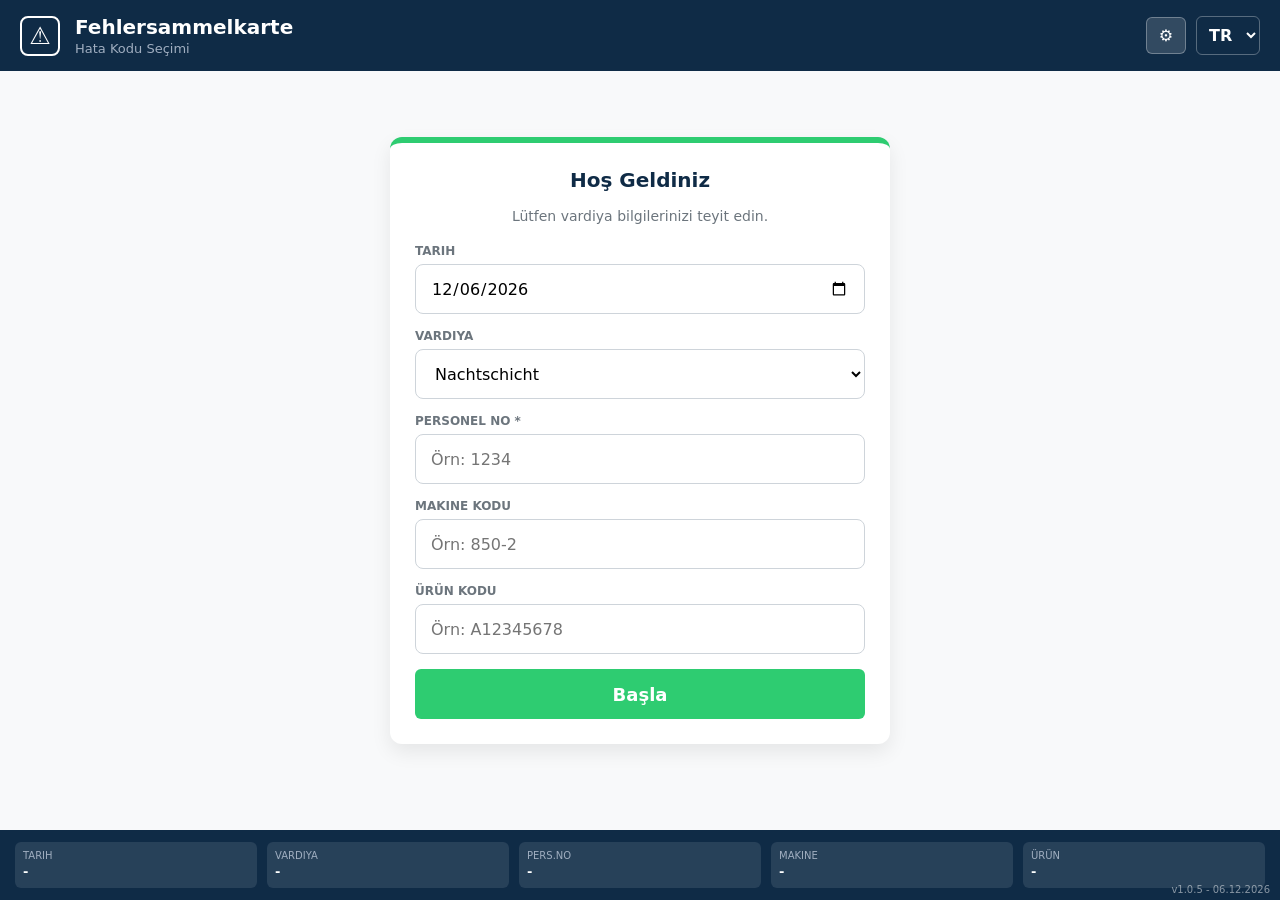
==== commit 1cd494ff: "Rename mex_index.html to index.html" ====
--- a/index.html
+++ b/index.html
@@ -5,84 +5,11 @@
     <meta name="viewport" content="width=device-width, initial-scale=1.0, maximum-scale=1.0, user-scalable=no">
     <title>BBP - Quality Control System</title>
     
-    <style>
-/* ========================================================================= */
-/* 🔻 MODÜL 1: KASA VE BOYA (CSS - TASARIM MODÜLÜ) 🔻                        */
-/* ========================================================================= */
-        :root {
-            --header-bg: #0f2b46;       
-            --bg-color: #f8f9fa;        
-            --text-dark: #1a1a1a;       
-            --text-muted: #6c757d;      
-            --success: #2ecc71;         
-        }
-        * { box-sizing: border-box; font-family: 'Segoe UI', system-ui, sans-serif; }
-        body { margin: 0; background-color: var(--bg-color); display: flex; flex-direction: column; min-height: 100vh; -webkit-tap-highlight-color: transparent; }
-
-        header { background-color: var(--header-bg); color: white; padding: 15px 20px; display: flex; justify-content: space-between; align-items: center; position: sticky; top: 0; z-index: 50; }
-        .header-left { display: flex; align-items: center; gap: 15px; }
-        .warning-icon { width: 40px; height: 40px; border: 2px solid white; border-radius: 8px; display: flex; align-items: center; justify-content: center; font-size: 24px; font-weight: bold; }
-        .header-title h1 { margin: 0; font-size: 20px; font-weight: 600; }
-        .header-title p { margin: 2px 0 0 0; font-size: 13px; color: #a0aec0; }
-        .header-right { display: flex; gap: 10px; align-items: center; }
-        
-        .btn-settings { background: rgba(255,255,255,0.15); border: 1px solid rgba(255,255,255,0.3); color: white; border-radius: 6px; padding: 8px 12px; cursor: pointer; font-size: 16px; }
-        .lang-switcher select { background: transparent; color: white; border: 1px solid rgba(255,255,255,0.3); border-radius: 6px; padding: 8px; font-size: 16px; font-weight: bold; outline: none; cursor: pointer; }
-        .lang-switcher select option { color: var(--text-dark); background: white; }
-
-        .main-content { flex: 1; padding: 20px; max-width: 1000px; margin: 0 auto; width: 100%; display: flex; flex-direction: column; }
-
-        #setup-view { display: flex; flex-direction: column; align-items: center; justify-content: center; flex: 1; animation: fadeIn 0.4s ease; padding-bottom: 20px; }
-        .setup-card { background: white; padding: 25px; border-radius: 12px; box-shadow: 0 8px 20px rgba(0,0,0,0.08); width: 100%; max-width: 500px; border-top: 6px solid var(--success); }
-        .setup-card h2 { margin-top: 0; color: var(--header-bg); text-align: center; font-size: 20px; }
-        .setup-card p { color: var(--text-muted); text-align: center; font-size: 14px; margin-bottom: 20px; }
-        
-        .setup-row { display: flex; flex-direction: column; gap: 15px; margin-bottom: 15px; }
-        .setup-group { width: 100%; display: flex; flex-direction: column; }
-        .setup-group label { font-size: 12px; font-weight: bold; color: var(--text-muted); margin-bottom: 6px; text-transform: uppercase; }
-        .setup-group input, .setup-group select { width: 100%; height: 50px; padding: 10px 15px; border: 1px solid #ced4da; border-radius: 8px; font-size: 16px; background: white; box-sizing: border-box; }
-        input[type="date"] { text-align: left; -webkit-appearance: none; }
-        .btn-start { width: 100%; background: var(--success); color: white; border: none; height: 50px; border-radius: 6px; font-size: 18px; font-weight: bold; cursor: pointer; margin-top: 15px; transition: 0.2s; }
-        
-        #dashboard-view { display: none; animation: fadeIn 0.3s ease; }
-        .instruction { text-align: center; margin-bottom: 20px; }
-        .grid-cards { display: grid; grid-template-columns: repeat(auto-fit, minmax(280px, 1fr)); gap: 15px; }
-        .card { border-radius: 12px; padding: 25px 20px; position: relative; cursor: pointer; text-align: center; border: 1px solid rgba(0,0,0,0.05); background: white; box-shadow: 0 4px 6px rgba(0,0,0,0.02); }
-        .badge { position: absolute; top: 15px; left: 15px; color: white; background: var(--header-bg); font-weight: bold; font-size: 16px; width: 28px; height: 28px; border-radius: 6px; display: flex; align-items: center; justify-content: center; }
-        .card-img-wrapper { font-size: 50px; margin-bottom: 10px; }
-        .card-title { font-size: 17px; font-weight: bold; margin: 0; color: var(--text-dark); }
-        .card-subtitle { font-size: 13px; color: var(--text-muted); margin-top: 5px; }
-
-        #form-view { display: none; animation: fadeIn 0.3s ease; }
-        @keyframes fadeIn { from { opacity: 0; transform: translateY(10px); } to { opacity: 1; transform: translateY(0); } }
-        .back-btn { background: none; border: none; color: var(--header-bg); font-size: 16px; font-weight: bold; padding: 10px 0 20px 0; cursor: pointer; display: flex; align-items: center; gap: 5px; }
-        .form-header-title { font-size: 22px; color: var(--header-bg); margin-top: 0; margin-bottom: 15px; border-bottom: 2px solid #eee; padding-bottom: 10px; }
-        .error-item { display: flex; justify-content: space-between; align-items: center; padding: 12px 0; border-bottom: 1px solid #eee; }
-        .error-name strong { display: block; font-size: 15px; color: var(--text-dark); }
-        .error-name span { font-size: 12px; color: var(--text-muted); font-style: italic; }
-        .counter { display: flex; align-items: center; gap: 8px; }
-        .btn-count { background: #e0e6ed; border: none; width: 44px; height: 44px; border-radius: 8px; font-size: 24px; font-weight: bold; cursor: pointer; }
-        .count-input { width: 60px; height: 44px; text-align: center; font-size: 18px; font-weight: bold; border: 1px solid #ccc; border-radius: 8px; }
-        .btn-submit { width: 100%; padding: 16px; background: var(--success); color: #fff; border: none; border-radius: 8px; font-size: 18px; font-weight: bold; margin-top: 25px; cursor: pointer;}
-
-        .modal-overlay { display: none; position: fixed; top: 0; left: 0; width: 100%; height: 100%; background: rgba(0,0,0,0.7); align-items: center; justify-content: center; z-index: 100; padding: 15px; }
-        .modal-content { background: #fff; padding: 25px; border-radius: 12px; width: 100%; max-width: 400px; }
-        .modal-content p { display: flex; justify-content: space-between; border-bottom: 1px dashed #eee; padding-bottom: 5px; margin: 8px 0; font-size: 14px; }
-        .modal-actions { display: flex; gap: 10px; margin-top: 20px; }
-        .modal-actions button { flex: 1; padding: 12px; border: none; border-radius: 6px; font-weight: bold; font-size: 15px; color: white; cursor: pointer; }
-
-        footer { background-color: var(--header-bg); color: white; display: flex; flex-wrap: wrap; gap: 10px; padding: 12px 15px; margin-top: auto; }
-        .footer-item { display: flex; align-items: center; gap: 8px; flex: 1; min-width: 110px; background: rgba(255,255,255,0.1); padding: 8px; border-radius: 6px; }
-        .f-text span { display: block; font-size: 10px; color: #a0aec0; text-transform: uppercase; }
-        .f-text strong { font-size: 13px; font-weight: 600; }
-/* ========================================================================= */
-/* 🔺 MODÜL 1 BİTİŞ 🔺                                                       */
-/* ========================================================================= */
-    </style>
+    <link rel="stylesheet" href="css/style.css">
 </head>
 <body>
 
-<header>
+    <header>
         <div class="header-left">
             <div class="warning-icon">⚠</div>
             <div class="header-title">
@@ -94,8 +21,11 @@
             <button class="btn-settings" onclick="showSetup()" title="Ayarlar">⚙️</button>
             <div class="lang-switcher">
                 <select id="langSelect" onchange="changeLanguage()">
-                    <option value="de">DE</option><option value="tr">TR</option>
-                    <option value="en">EN</option><option value="ro">RO</option><option value="ru">RU</option>
+                    <option value="de">DE</option>
+                    <option value="tr">TR</option>
+                    <option value="en">EN</option>
+                    <option value="ro">RO</option>
+                    <option value="ru">RU</option>
                 </select>
             </div>
         </div>
@@ -186,490 +116,9 @@
             </div>
         </div>
     </div>
-<script>
 
-// ========================================================================= //
-// 🔻 MODÜL 3: HARD DİSK VE RAM (JS VERİTABANI MODÜLÜ) 🔻                    //
-// ========================================================================= //
-    
-    // Geçerli Makine Listesi
-    const baseMachines = ["400-2", "400-3", "500-9", "600-4", "600-7", "650-2", "650-8", "800-1", "800-4", "850-2", "850-3", "850-4", "900-1", "1000-3", "1000-4", "1100-1", "1450-1", "1600-3", "1700-2", "1700-3"];
-    
-    // Parça - Hata Eşleşmeleri
-    const db = {
-        "Ölwanne": [ 
-            { de: "Ölwanne nicht dicht", tr: "Yağ karteri sızdırıyor", en: "Oil pan leaking", ro: "Baie de ulei neetanșă", ru: "Масляный поддон протекает" }, 
-            { de: "Maschinen-/ Anlagenstörung", tr: "Makine/Tesis arızası", en: "Machine/Plant fault", ro: "Defecțiune mașină/instalație", ru: "Неисправность машины/установки" }, 
-            { de: "Teile nicht voll", tr: "Parçalar tam değil", en: "Parts not full", ro: "Piese incomplete", ru: "Детали не полные" }, 
-            { de: "Gratbildung", tr: "Çapak oluşumu", en: "Burr formation", ro: "Formare bavuri", ru: "Образование заусенцев" }, 
-            { de: "Buchse nicht richtig montiert/fehlt", tr: "Burç yanlış montajlı/eksik", en: "Bushing incorrectly mounted/missing", ro: "Bucșă montată greșit/lipsă", ru: "Втулка установлена неправильно/отсутствует" }, 
-            { de: "Schraube fehlt", tr: "Vida eksik", en: "Screw missing", ro: "Șurub lipsă", ru: "Отсутствует винт" }, 
-            { de: "Anfahrausschuss", tr: "Başlangıç firesi", en: "Start-up scrap", ro: "Rebut de pornire", ru: "Пусковой брак" } 
-        ],
-        "Halter Luftfilter": [ 
-            { de: "Formfehler: nicht vollständig", tr: "Form hatası: Tam değil", en: "Form error: incomplete", ro: "Eroare formă: incomplet", ru: "Ошибка формы: неполная" }, 
-            { de: "Formfehler: Grat vorhanden", tr: "Form hatası: Çapak var", en: "Form error: Burr present", ro: "Eroare formă: Bavură prezentă", ru: "Ошибка формы: Присутствует заусенец" }, 
-            { de: "Clip: fehlt", tr: "Klips: Eksik", en: "Clip: missing", ro: "Clip: lipsă", ru: "Клипса: отсутствует" }, 
-            { de: "Clip: falsch herum montiert", tr: "Klips: Ters monte edilmiş", en: "Clip: mounted upside down", ro: "Clip: montat invers", ru: "Клипса: установлена вверх ногами" }, 
-            { de: "Clip: nicht in Position", tr: "Klips: Pozisyonda değil", en: "Clip: not in position", ro: "Clip: nu este pe poziție", ru: "Клипса: не на месте" }, 
-            { de: "Clip: falscher Clip", tr: "Klips: Yanlış klips", en: "Clip: wrong clip", ro: "Clip: clip greșit", ru: "Клипса: неправильная клипса" }, 
-            { de: "Buchse: fehlt", tr: "Burç: Eksik", en: "Bushing: missing", ro: "Bucșă: lipsă", ru: "Втулка: отсутствует" }, 
-            { de: "Buchse: nicht in Position", tr: "Burç: Pozisyonda değil", en: "Bushing: not in position", ro: "Bucșă: nu este pe poziție", ru: "Втулка: не на месте" }, 
-            { de: "weißer Punkt (Variante 03/04): fehlt", tr: "Beyaz nokta: Eksik", en: "White dot: missing", ro: "Punct alb: lipsă", ru: "Белая точка: отсутствует" }
-        ],
-        "Windlaut": [ 
-            { de: "Weichkomponente: Anguss nicht entfernt", tr: "Yumuşak parça: Yolluk alınmamış", en: "Soft comp: Sprue not removed", ro: "Comp. moale: Canal de turnare neîndepărtat", ru: "Мягкий комп.: Литник не удален" }, 
-            { de: "Weichkomponente: nicht vollständig", tr: "Yumuşak parça: Tam değil", en: "Soft comp: incomplete", ro: "Comp. moale: incomplet", ru: "Мягкий комп.: неполный" }, 
-            { de: "Weichkomponente: beschädigt", tr: "Yumuşak parça: Hasarlı", en: "Soft comp: Damaged", ro: "Comp. moale: Deteriorat", ru: "Мягкий комп.: Поврежден" }, 
-            { de: "Hartkomponente: nicht vollständig", tr: "Sert parça: Tam değil", en: "Hard comp: incomplete", ro: "Comp. dură: incomplet", ru: "Твердый комп.: неполный" }, 
-            { de: "Hartkomponente: Einfallstelle, Blase", tr: "Sert parça: Çöküntü, Baloncuk", en: "Hard comp: Sink mark, Bubble", ro: "Comp. dură: Urmă de scufundare, Bulă", ru: "Твердый комп.: Утяжина, Пузырь" }, 
-            { de: "Oberfläche: Schlieren / Glanzstellen", tr: "Yüzey: Hare / Parlama izi", en: "Surface: Streaks / Shiny spots", ro: "Suprafață: Dungi / Pete lucioase", ru: "Поверхность: Полосы / Блестящие пятна" }, 
-            { de: "Wischertülle: nicht voll. ausgeformt", tr: "Silecek lastiği: Tam şekil almamış", en: "Wiper grommet: not fully formed", ro: "Garnitură ștergător: formată incomplet", ru: "Втулка стеклоочистителя: сформирована неполностью" }, 
-            { de: "Wischertülle: Fließfehler", tr: "Silecek lastiği: Akış hatası", en: "Wiper grommet: Flow mark", ro: "Garnitură ștergător: Eroare de curgere", ru: "Втулка стеклоочистителя: Ошибка текучести" }, 
-            { de: "Wischertülle: Nicht in Position", tr: "Silecek lastiği: Pozisyonda değil", en: "Wiper grommet: Not in position", ro: "Garnitură ștergător: Nu e pe poziție", ru: "Втулка стеклоочистителя: Не на месте" }, 
-            { de: "POM-Ring: fehlt", tr: "POM-Halka: Eksik", en: "POM-Ring: missing", ro: "Inel POM: lipsă", ru: "POM-Кольцо: отсутствует" }, 
-            { de: "POM-Ring: nicht richtig montiert", tr: "POM-Halka: Yanlış montajlı", en: "POM-Ring: incorrectly mounted", ro: "Inel POM: montat greșit", ru: "POM-Кольцо: установлено неправильно" }, 
-            { de: "Pad: fehlt", tr: "Ped: Eksik", en: "Pad: missing", ro: "Pad: lipsă", ru: "Подушечка: отсутствует" }, 
-            { de: "Clip: fehler", tr: "Klips: Hatalı", en: "Clip: Error", ro: "Clip: Eroare", ru: "Клипса: Ошибка" }
-        ],
-        "Motorabdeckung Q-Tor": [ 
-            { de: "Formfehler: nicht voll ausgeformt", tr: "Form hatası: Tam şekil almamış", en: "Form error: not fully formed", ro: "Eroare formă: formată incomplet", ru: "Ошибка формы: сформирована неполностью" }, 
-            { de: "Oberfläche: beschädigt/verkratzt", tr: "Yüzey: Hasarlı/Çizik", en: "Surface: damaged/scratched", ro: "Suprafață: deteriorată/zgâriată", ru: "Поверхность: повреждена/поцарапана" }, 
-            { de: "Oberfläche: Einfallstelle, Blase", tr: "Yüzey: Çöküntü, Baloncuk", en: "Surface: Sink mark, Bubble", ro: "Suprafață: Urmă de scufundare, Bulă", ru: "Поверхность: Утяжина, Пузырь" }, 
-            { de: "Oberfläche: Schlieren / Glanzstellen", tr: "Yüzey: Hare / Parlama izi", en: "Surface: Streaks / Shiny spots", ro: "Suprafață: Dungi / Pete lucioase", ru: "Поверхность: Полосы / Блестящие пятна" }, 
-            { de: "Oberfläche: Schweißpunkt", tr: "Yüzey: Kaynak izi", en: "Surface: Weld mark", ro: "Suprafață: Punct de sudură", ru: "Поверхность: Точка сварки" }, 
-            { de: "Farbdruck: nicht voll / nicht in Position", tr: "Baskı: Tam değil / Pozisyonda değil", en: "Color print: not full / not in position", ro: "Imprimare color: incompletă / nu e pe poziție", ru: "Цветная печать: неполная / не на месте" }, 
-            { de: "Emblem fehlt", tr: "Amblem eksik", en: "Emblem missing", ro: "Emblemă lipsă", ru: "Эмблема отсутствует" }, 
-            { de: "Emblem nicht richtig montiert", tr: "Amblem yanlış montajlı", en: "Emblem incorrectly mounted", ro: "Emblemă montată greșit", ru: "Эмблема установлена неправильно" }, 
-            { de: "Emblem beschädigt/verkratzt / Farbfehler", tr: "Amblem hasarlı/çizik/renk hatalı", en: "Emblem damaged/scratched / Color error", ro: "Emblemă deteriorată/zgâriată / Eroare culoare", ru: "Эмблема повреждена/поцарапана / Ошибка цвета" }, 
-            { de: "Snaploc fehlt", tr: "Snaploc eksik", en: "Snaploc missing", ro: "Snaploc lipsă", ru: "Snaploc отсутствует" }, 
-            { de: "Snaploc falsch montiert", tr: "Snaploc yanlış montajlı", en: "Snaploc incorrectly mounted", ro: "Snaploc montat greșit", ru: "Snaploc установлен неправильно" }, 
-            { de: "DMC/RFID Etikett fehlt", tr: "DMC/RFID Etiketi eksik", en: "DMC/RFID Label missing", ro: "Etichetă DMC/RFID lipsă", ru: "DMC/RFID Этикетка отсутствует" }, 
-            { de: "DMC/RFID Etikett falsch", tr: "DMC/RFID Etiketi yanlış", en: "DMC/RFID Label wrong", ro: "Etichetă DMC/RFID greșită", ru: "DMC/RFID Этикетка неправильная" }, 
-            { de: "Vlies nicht geschweißt", tr: "Keçe kaynatılmamış", en: "Fleece not welded", ro: "Fleece nesudat", ru: "Флис не сварен" }, 
-            { de: "Vlies Schweißfehler", tr: "Keçe kaynak hatası", en: "Fleece welding error", ro: "Eroare sudură fleece", ru: "Ошибка сварки флиса" }
-        ],
-        "Motorabdeckung": [ 
-            { de: "Hartkomponente nicht voll", tr: "Sert parça tam değil", en: "Hard comp not full", ro: "Comp. dură incomplet", ru: "Твердый комп. не полный" }, 
-            { de: "Oberflächenfehler", tr: "Yüzey hatası", en: "Surface defect", ro: "Defect de suprafață", ru: "Дефект поверхности" }, 
-            { de: "Blasen", tr: "Baloncuklar", en: "Bubbles", ro: "Bule", ru: "Пузыри" }, 
-            { de: "Beschädigung", tr: "Hasar", en: "Damage", ro: "Deteriorare", ru: "Повреждение" }, 
-            { de: "Überspritzt/Gratbildung", tr: "Taşma/Çapak oluşumu", en: "Overshot/Burr formation", ro: "Depășire/Formare bavuri", ru: "Перелив/Образование заусенцев" }, 
-            { de: "Verzug", tr: "Çarpılma/Yamulma", en: "Distortion", ro: "Distorsiune", ru: "Искажение" }, 
-            { de: "Bedruckung", tr: "Baskı", en: "Printing", ro: "Imprimare", ru: "Печать" }, 
-            { de: "Montagefehler/Schweißfehler", tr: "Montaj/Kaynak hatası", en: "Assembly/Welding error", ro: "Eroare de montaj/sudură", ru: "Ошибка сборки/сварки" }, 
-            { de: "Barcode", tr: "Barkod", en: "Barcode", ro: "Cod de bare", ru: "Штрих-код" }, 
-            { de: "Anfahrausschuss", tr: "Başlangıç firesi", en: "Start-up scrap", ro: "Rebut de pornire", ru: "Пусковой брак" }, 
-            { de: "Emblem beschädigt/verkratzt", tr: "Amblem hasarlı/çizik", en: "Emblem damaged/scratched", ro: "Emblemă deteriorată/zgâriată", ru: "Эмблема повреждена/поцарапана" }
-        ],
-        "Standard": [ 
-            { de: "Hartkomponente nicht voll", tr: "Sert parça tam değil", en: "Hard comp not full", ro: "Comp. dură incomplet", ru: "Твердый комп. не полный" }, 
-            { de: "Weichkomponente nicht voll", tr: "Yumuşak parça tam değil", en: "Soft comp not full", ro: "Comp. moale incomplet", ru: "Мягкий комп. не полный" }, 
-            { de: "Oberflächenfehler", tr: "Yüzey hatası", en: "Surface defect", ro: "Defect de suprafață", ru: "Дефект поверхности" }, 
-            { de: "Kratzer", tr: "Çizik", en: "Scratch", ro: "Zgârietură", ru: "Царапина" }, 
-            { de: "Blasen", tr: "Baloncuklar", en: "Bubbles", ro: "Bule", ru: "Пузыри" }, 
-            { de: "Beschädigung", tr: "Hasar", en: "Damage", ro: "Deteriorare", ru: "Повреждение" }, 
-            { de: "Überspritzt/Gratbildung", tr: "Taşma/Çapak oluşumu", en: "Overshot/Burr formation", ro: "Depășire/Formare bavuri", ru: "Перелив/Образование заусенцев" }, 
-            { de: "Verzug", tr: "Çarpılma/Yamulma", en: "Distortion", ro: "Distorsiune", ru: "Искажение" }, 
-            { de: "Haftung hart/weich n.i.O.", tr: "Sert/Yumuşak yapışması hatalı", en: "Adhesion hard/soft NOK", ro: "Aderență dur/moale NOK", ru: "Адгезия твердый/мягкий НОК" }, 
-            { de: "Übergang hart/weich n.i.O.", tr: "Sert/Yumuşak geçişi hatalı", en: "Transition hard/soft NOK", ro: "Tranziție dur/moale NOK", ru: "Переход твердый/мягкий НОК" }, 
-            { de: "Anfahrausschuss", tr: "Başlangıç firesi", en: "Start-up scrap", ro: "Rebut de pornire", ru: "Пусковой брак" }, 
-            { de: "Weißer Punkt", tr: "Beyaz nokta", en: "White dot", ro: "Punct alb", ru: "Белая точка" }, 
-            { de: "Montageteil fehlt", tr: "Montaj parçası eksik", en: "Mounting part missing", ro: "Piesă de montaj lipsă", ru: "Монтажная деталь отсутствует" }
-        ]
-    };
-
-    // 5 Dilde Uygulama Sabit Metinleri Çeviri Havuzu (Tam Kapsamlı)
-    const i18n = {
-        "tr": { 
-            "header_sub": "Hata Kodu Seçimi", "setup_desc": "Lütfen vardiya bilgilerinizi teyit edin.", "setup_title": "Hoş Geldiniz", "inst_title": "Parça Tipi Seçin",
-            "s_date": "Tarih", "s_shift": "Vardiya", "s_pers": "Personel No *", "s_mac": "Makine Kodu", "s_bau": "Ürün Kodu", "start": "Başla", 
-            "c1": "Yağ Karteri", "c2": "Hava Filtresi Tutucu", "c3": "Ses Çıkış Elemanı", "c4": "Motor Kapağı Q-Tor", "c5": "Motor Kapağı", "c6": "Standart Hatalar", 
-            "back": "Geri Dön", "submit": "Kaydet / Gönder", 
-            "mod_title": "Son Kontrol", "mod_tot": "Toplam Hata:", "mod_date": "Tarih:", "mod_shift": "Vardiya:", "mod_pers": "Pers.No:", "mod_mac": "Makine:", "mod_bau": "Ürün Kodu:", "mod_cat": "Kategori:",
-            "mod_cancel": "İptal", "mod_confirm": "Onayla",
-            "foot_date": "Tarih", "foot_shift": "Vardiya", "foot_pers": "Pers.No", "foot_mac": "Makine", "foot_bau": "Ürün",
-            "al_pers": "Lütfen Personel Numaranızı giriniz!", 
-            "al_mac_fmt": "Makine numarası formatı hatalı! \nLütfen araya tire koyarak giriniz (Örn: 400-2)", 
-            "al_mac_not": "DİKKAT: Makine kayıtlı listede bulunamadı!\nDevam etmek istiyor musunuz?",
-            "al_db_mock": "Veri başarıyla paketlendi (Mock)! Konsolu kontrol edin."
-        },
-        "de": { 
-            "header_sub": "Fehlercode-Auswahl", "setup_desc": "Bitte bestätigen Sie Ihre Schichtdaten.", "setup_title": "Willkommen", "inst_title": "Bitte Bauteil Auswählen",
-            "s_date": "Datum", "s_shift": "Schicht", "s_pers": "Pers.Nr *", "s_mac": "Maschine", "s_bau": "Bauteilnr", "start": "Starten", 
-            "c1": "Ölwanne", "c2": "Halter Luftfilter", "c3": "Windlaut", "c4": "Motorabdeckung Q-Tor", "c5": "Motorabdeckung", "c6": "Standardfehler", 
-            "back": "Zurück", "submit": "Speichern", 
-            "mod_title": "Kontrolle", "mod_tot": "Gesamtfehler:", "mod_date": "Datum:", "mod_shift": "Schicht:", "mod_pers": "Pers.Nr:", "mod_mac": "Maschine:", "mod_bau": "Bauteilnr:", "mod_cat": "Kategorie:",
-            "mod_cancel": "Zurück", "mod_confirm": "Bestätigen",
-            "foot_date": "Datum", "foot_shift": "Schicht", "foot_pers": "Pers.Nr", "foot_mac": "Maschine", "foot_bau": "Bauteil",
-            "al_pers": "Bitte Personalnummer eingeben!", 
-            "al_mac_fmt": "Maschinenformat falsch! \nBitte mit Bindestrich eingeben (z.B. 400-2)", 
-            "al_mac_not": "Achtung: Maschine nicht gelistet! Möchten Sie trotzdem fortfahren?",
-            "al_db_mock": "Erfolgreich gepackt (Mock)! Überprüfen Sie die Konsole."
-        },
-        "en": { 
-            "header_sub": "Error Code Selection", "setup_desc": "Please confirm your shift details.", "setup_title": "Welcome", "inst_title": "Please Select Part Type",
-            "s_date": "Date", "s_shift": "Shift", "s_pers": "Personnel No *", "s_mac": "Machine Code", "s_bau": "Product Code", "start": "Start", 
-            "c1": "Oil Pan", "c2": "Air Filter Holder", "c3": "Sound Emitter", "c4": "Engine Cover Q-Tor", "c5": "Engine Cover", "c6": "Standard Errors", 
-            "back": "Go Back", "submit": "Save / Submit", 
-            "mod_title": "Final Check", "mod_tot": "Total Errors:", "mod_date": "Date:", "mod_shift": "Shift:", "mod_pers": "Pers.No:", "mod_mac": "Machine:", "mod_bau": "Product Code:", "mod_cat": "Category:",
-            "mod_cancel": "Cancel", "mod_confirm": "Confirm",
-            "foot_date": "Date", "foot_shift": "Shift", "foot_pers": "Pers.No", "foot_mac": "Machine", "foot_bau": "Product",
-            "al_pers": "Please enter Personnel Number!", 
-            "al_mac_fmt": "Machine format invalid! \nPlease enter with a hyphen (e.g., 400-2)", 
-            "al_mac_not": "Warning: Machine not listed! Do you want to continue?",
-            "al_db_mock": "Successfully packaged (Mock)! Check the console."
-        },
-        "ro": { 
-            "header_sub": "Selectare cod eroare", "setup_desc": "Vă rugăm să confirmați datele schimbului.", "setup_title": "Bun venit", "inst_title": "Selectați Tipul Piesei",
-            "s_date": "Data", "s_shift": "Schimb", "s_pers": "Nr. Personal *", "s_mac": "Mașină", "s_bau": "Cod Produs", "start": "Start", 
-            "c1": "Baie de ulei", "c2": "Suport filtru aer", "c3": "Emițător sunet", "c4": "Capac motor Q-Tor", "c5": "Capac motor", "c6": "Erori standard", 
-            "back": "Înapoi", "submit": "Salvare", 
-            "mod_title": "Verificare Finală", "mod_tot": "Total Erori:", "mod_date": "Data:", "mod_shift": "Schimb:", "mod_pers": "Nr.Pers:", "mod_mac": "Mașină:", "mod_bau": "Cod Produs:", "mod_cat": "Categorie:",
-            "mod_cancel": "Anulare", "mod_confirm": "Confirmare",
-            "foot_date": "Data", "foot_shift": "Schimb", "foot_pers": "Nr.Pers", "foot_mac": "Mașină", "foot_bau": "Produs",
-            "al_pers": "Vă rugăm să introduceți numărul de personal!", 
-            "al_mac_fmt": "Format mașină invalid! \nVă rugăm să folosiți cratima (ex. 400-2)", 
-            "al_mac_not": "Atenție: Mașina nu este în listă! Continuați?",
-            "al_db_mock": "Împachetat cu succes (Mock)! Verificați consola."
-        },
-        "ru": { 
-            "header_sub": "Выбор кода ошибки", "setup_desc": "Пожалуйста, подтвердите данные смены.", "setup_title": "Добро пожаловать", "inst_title": "Выберите Тип Детали",
-            "s_date": "Дата", "s_shift": "Смена", "s_pers": "Перс. номер *", "s_mac": "Машина", "s_bau": "Код продукта", "start": "Начать", 
-            "c1": "Масляный поддон", "c2": "Держатель фильтра", "c3": "Звуковой излучатель", "c4": "Крышка двигателя Q-Tor", "c5": "Крышка двигателя", "c6": "Стандартные ошибки", 
-            "back": "Назад", "submit": "Сохранить", 
-            "mod_title": "Финальная проверка", "mod_tot": "Всего ошибок:", "mod_date": "Дата:", "mod_shift": "Смена:", "mod_pers": "Перс.№:", "mod_mac": "Машина:", "mod_bau": "Код продукта:", "mod_cat": "Категория:",
-            "mod_cancel": "Отмена", "mod_confirm": "Подтвердить",
-            "foot_date": "Дата", "foot_shift": "Смена", "foot_pers": "Перс.№", "foot_mac": "Машина", "foot_bau": "Деталь",
-            "al_pers": "Пожалуйста, введите табельный номер!", 
-            "al_mac_fmt": "Неверный формат машины! \nПожалуйста, введите через дефис (напр. 400-2)", 
-            "al_mac_not": "Внимание: Машина не в списке! Продолжить?",
-            "al_db_mock": "Успешно упаковано (Mock)! Проверьте консоль."
-        }
-    };
-// ========================================================================= //
-// 🔺 MODÜL 3 BİTİŞ 🔺                                                       //
-// ========================================================================= //
-
-
-// ========================================================================= //
-// 🔻 MODÜL 4: MERKEZİ İŞLEMCİ (JS MANTIK VE İŞLEYİŞ MODÜLÜ) 🔻              //
-// ========================================================================= //
-
-    /**
-     * İşletim Sisteminin Zamanına Göre Vardiya Algılama Motoru
-     * Dakika bazlı hesaplama ile 06:30, 14:30 ve 22:30 kesişimlerini yakalar.
-     */
-    function getAutoShift() {
-        let now = new Date();
-        let totalMinutes = (now.getHours() * 60) + now.getMinutes();
-
-        if (totalMinutes >= 390 && totalMinutes < 870) return "Frühschicht";
-        if (totalMinutes >= 870 && totalMinutes < 1350) return "Spätschicht";
-        return "Nachtschicht";
-    }
-
-    let activePart = ""; // Seçilen parça/form bilgisini hafızada tutar
-
-    /**
-     * Sayfa Yüklendiğinde İlk Çalışacak Fonksiyon (Boot)
-     * Kayıtlı verileri çeker, saati günceller ve çevirileri uygular.
-     */
-    window.onload = function() {
-        let savedLang = localStorage.getItem('appLang') || 'tr'; 
-        document.getElementById('langSelect').value = savedLang;
-        
-        loadMachineList(); // Datalist (Önerilen Makineler) doldurulur
-        applyTranslations(savedLang); // HATA DÜZELTİLDİ: Çeviri tetiklenmesi buraya alındı.
-
-        // Son kayıtlı verileri LocalStorage'dan alıp form elemanlarına basma
-        let today = new Date().toISOString().split('T')[0];
-        document.getElementById('inp_date').value = localStorage.getItem('savedDate') || today;
-        document.getElementById('inp_shift').value = localStorage.getItem('savedShift') || getAutoShift();
-        document.getElementById('inp_persnr').value = localStorage.getItem('savedPersnr') || "";
-        document.getElementById('inp_maschine').value = localStorage.getItem('savedMaschine') || "";
-        document.getElementById('inp_bauteilnr').value = localStorage.getItem('savedBauteilnr') || "";
-        
-        // Sağ alt köşeye dosyanın son güncellenme tarihini (Sürüm takibi) basma
-        let lastModified = new Date(document.lastModified);
-        let formattedDate = lastModified.toLocaleDateString('tr-TR') + " " + 
-                lastModified.toLocaleTimeString('tr-TR', {hour: '2-digit', minute:'2-digit'});
-        document.getElementById('version-tag').innerText = "v1.0.5 - " + formattedDate;
-        
-        showSetup(); // İlk ekranı (Vardiya Ayarı) göster
-    };
-
-    /**
-     * Sadece "Ayar / Vardiya" Ekranını Gösterir (Panoyu Gizler)
-     */
-    function showSetup() {
-        document.getElementById('dashboard-view').style.display = 'none';
-        document.getElementById('form-view').style.display = 'none';
-        document.getElementById('setup-view').style.display = 'flex';
-    }
-
-    /**
-     * Setup Ekranında "Başla" Butonuna Basıldığında Çalışır.
-     * Verileri doğrular, hafızaya alır ve panoya geçer.
-     */
-    function startApp() {
-        let lang = document.getElementById('langSelect').value;
-        let t = i18n[lang]; // Seçili dil havuzunu al
-
-        let dat = document.getElementById('inp_date').value;
-        let shf = document.getElementById('inp_shift').value;
-        let pnr = document.getElementById('inp_persnr').value;
-        let mac = document.getElementById('inp_maschine').value;
-        let bau = document.getElementById('inp_bauteilnr').value;
-
-        // Personel No zorunlu alan kontrolü
-        if(!pnr) { alert(t.al_pers); return; }
-
-        // Makine Kuralı Kontrolü (Varsa)
-        if(mac !== "") {
-            // Regex ile 3/4 hane - 1/2 hane kuralı denetimi
-            let formatKurali = /^\d{3,4}-\d{1,2}$/;
-            if(!formatKurali.test(mac)) {
-                alert(t.al_mac_fmt);
-                return; 
-            }
-            // Hibrit Onay (Tanımlı değilse uyar ama izne bağla)
-            if(!baseMachines.includes(mac)) {
-                let eminMisiniz = confirm(t.al_mac_not);
-                if(!eminMisiniz) return; // Operatör İptal derse devam etme
-            }
-        }
-
-        // Verileri Tarayıcı Hafızasına (LocalStorage) kaydet
-        localStorage.setItem('savedDate', dat);
-        localStorage.setItem('savedShift', shf);
-        localStorage.setItem('savedPersnr', pnr);
-        localStorage.setItem('savedMaschine', mac);
-        localStorage.setItem('savedBauteilnr', bau);
-
-        // Panonun en altındaki (Footer) gösterge paneline değerleri yaz
-        document.getElementById('val_date').innerText = dat;
-        document.getElementById('val_shift').innerText = shf.replace("schicht", ""); 
-        document.getElementById('val_pers').innerText = pnr;
-        document.getElementById('val_mac').innerText = mac || "-";
-        document.getElementById('val_bau').innerText = bau || "-";
-
-        // Panoya (Katalog) Geçiş Yap
-        document.getElementById('setup-view').style.display = 'none';
-        document.getElementById('dashboard-view').style.display = 'block';
-    }
-
-    /**
-     * Panoda bir Ürün Kartına Tıklandığında Hata Formunu Oluşturur
-     */
-    function openForm(partName) {
-        activePart = partName;
-        document.getElementById('dashboard-view').style.display = 'none';
-        document.getElementById('form-view').style.display = 'block';
-        document.getElementById('form-title').innerText = partName;
-        
-        let listDiv = document.getElementById('errorList');
-        let lang = document.getElementById('langSelect').value;
-        let selectedList = db[partName] ? db[partName] : db["Standard"];
-        listDiv.innerHTML = ""; 
-        
-        // İlgili ürünün hata listesini döngü ile ekrana buton olarak basar
-        selectedList.forEach((err, index) => {
-            let subtitle = lang === 'de' ? "" : (err[lang] || "");
-            listDiv.innerHTML += `
-                <div class="error-item">
-                    <div class="error-name"><strong>${err.de}</strong><span>${subtitle}</span></div>
-                    <div class="counter">
-                        <button class="btn-count" onclick="updateCount('err_${index}', -1)">-</button>
-                        <input type="number" id="err_${index}" class="count-input" value="0" min="0" inputmode="numeric">
-                        <button class="btn-count" onclick="updateCount('err_${index}', 1)">+</button>
-                    </div>
-                </div>`;
-        });
-        window.scrollTo(0, 0); // Form açıldığında sayfayı en üste kaydırır
-    }
-
-    /**
-     * Formdan tekrar Parça Seçim Panosuna geri döndürür.
-     */
-    function goBack() {
-        document.getElementById('form-view').style.display = 'none';
-        document.getElementById('dashboard-view').style.display = 'block';
-        activePart = "";
-    }
-
-    /**
-     * Artı ve Eksi Butonları İçin Sayaç Fonksiyonu
-     * Değerin 0'ın altına inmesini engeller.
-     */
-    function updateCount(id, val) {
-        let input = document.getElementById(id);
-        let current = parseInt(input.value) || 0;
-        if(current + val >= 0) input.value = current + val; 
-    }
-
-    /**
-     * Makine datalist (açılır otomatik tamamlama listesi) öğelerini doldurur.
-     */
-    function loadMachineList() {
-        let datalist = document.getElementById('machineList');
-        datalist.innerHTML = "";
-        baseMachines.forEach(mac => { 
-            let option = document.createElement('option'); 
-            option.value = mac; 
-            datalist.appendChild(option); 
-        });
-    }
-
-    /**
-     * Kullanıcı sağ üstten dil değiştirdiğinde tetiklenir.
-     */
-    function changeLanguage() {
-        let selected = document.getElementById('langSelect').value;
-        localStorage.setItem('appLang', selected);
-        applyTranslations(selected);
-        
-        // Eğer bir hata formunun içindeysek, formu seçili dilde yeniden oluştur
-        if(activePart !== "") openForm(activePart); 
-    }
-
-    /**
-     * ÇEVİRİ MOTORU (Tam Kapsamlı): Ekrandaki tüm statik metinleri (DOM) anında çevirir.
-     */
-    function applyTranslations(lang) {
-        let t = i18n[lang] || i18n['de'];
-        
-        // Başlıklar ve Açıklamalar
-        document.getElementById('lbl_header_sub').innerText = t.header_sub;
-        document.getElementById('lbl_inst_title').innerText = t.inst_title; // HATA GİDERİLDİ
-        document.getElementById('lbl_setup_title').innerText = t.setup_title;
-        document.getElementById('lbl_setup_desc').innerText = t.setup_desc; // HATA GİDERİLDİ
-        
-        // Setup Form Elementleri
-        document.getElementById('lbl_setup_date').innerText = t.s_date;
-        document.getElementById('lbl_setup_shift').innerText = t.s_shift;
-        document.getElementById('lbl_setup_pers').innerText = t.s_pers;
-        document.getElementById('lbl_setup_mac').innerText = t.s_mac;
-        document.getElementById('lbl_setup_bau').innerText = t.s_bau;
-        document.getElementById('btn_start').innerText = t.start;
-        
-        // Hata Formu Elementleri
-        document.getElementById('lbl_back').innerText = t.back;
-        document.getElementById('btn_submit_main').innerText = t.submit;
-        
-        // Ana Sayfa Kart Alt Başlıkları
-        document.getElementById('sub_1').innerText = t.c1; document.getElementById('sub_2').innerText = t.c2;
-        document.getElementById('sub_3').innerText = t.c3; document.getElementById('sub_4').innerText = t.c4;
-        document.getElementById('sub_5').innerText = t.c5; document.getElementById('sub_6').innerText = t.c6;
-
-        // Footer (Alt Bilgi Çubuğu)
-        document.getElementById('lbl_foot_date').innerText = t.foot_date;
-        document.getElementById('lbl_foot_shift').innerText = t.foot_shift;
-        document.getElementById('lbl_foot_pers').innerText = t.foot_pers;
-        document.getElementById('lbl_foot_mac').innerText = t.foot_mac;
-        document.getElementById('lbl_foot_bau').innerText = t.foot_bau;
-
-        // Modal (Onay Ekranı)
-        document.getElementById('lbl_mod_title').innerText = t.mod_title;
-        document.getElementById('lbl_mod_date').innerText = t.mod_date;
-        document.getElementById('lbl_mod_shift').innerText = t.mod_shift;
-        document.getElementById('lbl_mod_pers').innerText = t.mod_pers;
-        document.getElementById('lbl_mod_mac').innerText = t.mod_mac;
-        document.getElementById('lbl_mod_bau').innerText = t.mod_bau;
-        document.getElementById('lbl_mod_cat').innerText = t.mod_cat;
-        document.getElementById('lbl_mod_tot').innerText = t.mod_tot;
-        document.getElementById('btn_mod_cancel').innerText = t.mod_cancel;
-        document.getElementById('btn_mod_confirm').innerText = t.mod_confirm;
-    }
-
-    /**
-     * Hata Kaydet (Speichern) Butonuna Basıldığında Modal Ekranını Çıkarır.
-     * Sayfadaki tüm inputları tarayıp "Toplam Hata" sayısını gösterir.
-     */
-    function showModal() {
-        let total = 0;
-        document.querySelectorAll('.count-input').forEach(input => { total += parseInt(input.value) || 0; });
-        
-        // Localstorage'daki verileri onay ekranına bas
-        document.getElementById('modDatum').innerText = localStorage.getItem('savedDate');
-        document.getElementById('modSchicht').innerText = localStorage.getItem('savedShift');
-        document.getElementById('modPers').innerText = localStorage.getItem('savedPersnr');
-        document.getElementById('modMaschine').innerText = localStorage.getItem('savedMaschine') || "-";
-        document.getElementById('modBauteilNr').innerText = localStorage.getItem('savedBauteilnr') || "-";
-        document.getElementById('modKategori').innerText = activePart;
-        document.getElementById('modTotalError').innerText = total;
-        
-        // Modal'ı görünür yap
-        document.getElementById('confirmModal').style.display = 'flex'; 
-    }
-
-    /**
-     * Onay Ekranını Kapatır (İptal Durumu)
-     */
-    function closeModal() { 
-        document.getElementById('confirmModal').style.display = 'none'; 
-    }
-
-    /**
-     * YENİ ALTYAPI: V1.1.0 VERİTABANI İÇİN VERİ PAKETLEME (MOCK) SİSTEMİ
-     * İlişkisel Veritabanı (Star Schema) yapısına uygun veri hazırlayıcı.
-     */
-    function submitData() {
-        let lang = document.getElementById('langSelect').value;
-        let t = i18n[lang];
-
-        // 1. Ana Yük Paketini (Payload) Hazırla
-        let formData = {
-            date: localStorage.getItem('savedDate'),
-            shift: localStorage.getItem('savedShift'),
-            persnr: localStorage.getItem('savedPersnr'),
-            machine: localStorage.getItem('savedMaschine'),
-            part: activePart,
-            totalErrors: 0,
-            errorDetails: [] // HATA DETAYLARI BURAYA DİZİ OLARAK EKLENECEK
-        };
-
-        let total = 0;
-        let errorInputs = document.querySelectorAll('.count-input');
-        
-        // 2. Ekrandaki tüm inputları (sayıcıları) tara
-        errorInputs.forEach(input => {
-            let count = parseInt(input.value) || 0;
-            
-            // SADECE SIFIRDAN BÜYÜK (Girili) HATALARI PAKETE DAHİL ET! (Minimalist yapı)
-            if (count > 0) {
-                total += count;
-                
-                // Input ID'sinden (örn: err_3) index numarasını çek
-                let index = input.id.split('_')[1];
-                let selectedList = db[activePart] ? db[activePart] : db["Standard"];
-                let errorData = selectedList[index];
-                
-                // Detay Objesini oluştur ve "errorDetails" listesinin içine at
-                formData.errorDetails.push({
-                    errorId: "HATA_" + activePart.substring(0,3).toUpperCase() + "_" + index, // Örn: HATA_ÖLW_2
-                    errorNameDE: errorData.de, // Veritabanı sadece 1 dili anahtar olarak saklayabilir (veya sadece ID)
-                    count: count
-                });
-            }
-        });
-
-        formData.totalErrors = total;
-
-        // ŞİMDİLİK VERİTABANINA GÖNDERMEDEN KONSOLA YAZDIR (MOCK - TAKLİT)
-        console.log("🚀 [VERİTABANI MOCK] Gönderilecek JSON Paketi:");
-        console.log(JSON.stringify(formData, null, 2));
-        
-        // Başarılı uyarısını ver ve formdan çık
-        alert(t.al_db_mock + "\n\nLog: " + total + " Fehler / Hata.");
-        
-        closeModal();
-        goBack(); 
-    }
- 
-// ========================================================================= //
-// 🔺 MODÜL 4 BİTİŞ 🔺                                                       //
-// ========================================================================= //
-</script>
+    <script src="js/db.js"></script>
+    <script src="js/api.js"></script>
+    <script src="js/main.js"></script>
 </body>
 </html>
--- a/css/style.css
+++ b/css/style.css
@@ -0,0 +1,83 @@
+/* ROOT (Kök) Bölümü: Renkleri tek bir yerden yönetmek için değişkenler oluşturduk.
+   Yarın bir gün firmanın ana rengi değişirse sadece burayı değiştiririz, her yer güncellenir. */
+:root {
+    --header-bg: #0f2b46;       
+    --bg-color: #f8f9fa;        
+    --text-dark: #1a1a1a;       
+    --text-muted: #6c757d;      
+    --success: #2ecc71;         
+}
+
+/* Sayfadaki tüm öğeler için temel sıfırlama (kutu modellemesi ve font ayarı) */
+* { box-sizing: border-box; font-family: 'Segoe UI', system-ui, sans-serif; }
+
+/* Gövde ayarları: Ekranı tam kapla, gereksiz boşlukları (margin) at. */
+body { margin: 0; background-color: var(--bg-color); display: flex; flex-direction: column; min-height: 100vh; -webkit-tap-highlight-color: transparent; }
+
+/* Üst Kısım (Header) Tasarımı: sticky komutu ile sayfayı aşağı kaydırsak da üstte yapışık kalır. */
+header { background-color: var(--header-bg); color: white; padding: 15px 20px; display: flex; justify-content: space-between; align-items: center; position: sticky; top: 0; z-index: 50; }
+.header-left { display: flex; align-items: center; gap: 15px; }
+.warning-icon { width: 40px; height: 40px; border: 2px solid white; border-radius: 8px; display: flex; align-items: center; justify-content: center; font-size: 24px; font-weight: bold; }
+.header-title h1 { margin: 0; font-size: 20px; font-weight: 600; }
+.header-title p { margin: 2px 0 0 0; font-size: 13px; color: #a0aec0; }
+.header-right { display: flex; gap: 10px; align-items: center; }
+
+/* Dil Seçici (Açılır Menü) Tasarımı */
+.btn-settings { background: rgba(255,255,255,0.15); border: 1px solid rgba(255,255,255,0.3); color: white; border-radius: 6px; padding: 8px 12px; cursor: pointer; font-size: 16px; }
+.lang-switcher select { background: transparent; color: white; border: 1px solid rgba(255,255,255,0.3); border-radius: 6px; padding: 8px; font-size: 16px; font-weight: bold; outline: none; cursor: pointer; }
+.lang-switcher select option { color: var(--text-dark); background: white; }
+
+/* İçerik Alanı: Arayüzü çok geniş ekranlarda bile ortada ve düzgün tutar (max-width: 1000px) */
+.main-content { flex: 1; padding: 20px; max-width: 1000px; margin: 0 auto; width: 100%; display: flex; flex-direction: column; }
+
+/* VARDİYA EKRANI TASARIMI */
+#setup-view { display: flex; flex-direction: column; align-items: center; justify-content: center; flex: 1; animation: fadeIn 0.4s ease; padding-bottom: 20px; }
+.setup-card { background: white; padding: 25px; border-radius: 12px; box-shadow: 0 8px 20px rgba(0,0,0,0.08); width: 100%; max-width: 500px; border-top: 6px solid var(--success); }
+.setup-card h2 { margin-top: 0; color: var(--header-bg); text-align: center; font-size: 20px; }
+.setup-card p { color: var(--text-muted); text-align: center; font-size: 14px; margin-bottom: 20px; }
+.setup-row { display: flex; flex-direction: column; gap: 15px; margin-bottom: 15px; }
+.setup-group { width: 100%; display: flex; flex-direction: column; }
+.setup-group label { font-size: 12px; font-weight: bold; color: var(--text-muted); margin-bottom: 6px; text-transform: uppercase; }
+.setup-group input, .setup-group select { width: 100%; height: 50px; padding: 10px 15px; border: 1px solid #ced4da; border-radius: 8px; font-size: 16px; background: white; box-sizing: border-box; }
+input[type="date"] { text-align: left; -webkit-appearance: none; }
+.btn-start { width: 100%; background: var(--success); color: white; border: none; height: 50px; border-radius: 6px; font-size: 18px; font-weight: bold; cursor: pointer; margin-top: 15px; transition: 0.2s; }
+
+/* KARTLAR EKRANI TASARIMI */
+/* display: none ile başlangıçta gizliyoruz. JS zamanı gelince bunu görünür yapacak */
+#dashboard-view { display: none; animation: fadeIn 0.3s ease; }
+.instruction { text-align: center; margin-bottom: 20px; }
+/* CSS GRID: Kartların ekran küçüldükçe alt alta kaymasını sağlayan mükemmel sistem */
+.grid-cards { display: grid; grid-template-columns: repeat(auto-fit, minmax(280px, 1fr)); gap: 15px; }
+.card { border-radius: 12px; padding: 25px 20px; position: relative; cursor: pointer; text-align: center; border: 1px solid rgba(0,0,0,0.05); background: white; box-shadow: 0 4px 6px rgba(0,0,0,0.02); }
+.badge { position: absolute; top: 15px; left: 15px; color: white; background: var(--header-bg); font-weight: bold; font-size: 16px; width: 28px; height: 28px; border-radius: 6px; display: flex; align-items: center; justify-content: center; }
+.card-img-wrapper { font-size: 50px; margin-bottom: 10px; }
+.card-title { font-size: 17px; font-weight: bold; margin: 0; color: var(--text-dark); }
+.card-subtitle { font-size: 13px; color: var(--text-muted); margin-top: 5px; }
+
+/* HATA FORMU TASARIMI */
+#form-view { display: none; animation: fadeIn 0.3s ease; }
+/* fadeIn: Sayfa geçişlerinde yavaşça görünme animasyonu (göz yormaz) */
+@keyframes fadeIn { from { opacity: 0; transform: translateY(10px); } to { opacity: 1; transform: translateY(0); } }
+.back-btn { background: none; border: none; color: var(--header-bg); font-size: 16px; font-weight: bold; padding: 10px 0 20px 0; cursor: pointer; display: flex; align-items: center; gap: 5px; }
+.form-header-title { font-size: 22px; color: var(--header-bg); margin-top: 0; margin-bottom: 15px; border-bottom: 2px solid #eee; padding-bottom: 10px; }
+.error-item { display: flex; justify-content: space-between; align-items: center; padding: 12px 0; border-bottom: 1px solid #eee; }
+.error-name strong { display: block; font-size: 15px; color: var(--text-dark); }
+.error-name span { font-size: 12px; color: var(--text-muted); font-style: italic; }
+.counter { display: flex; align-items: center; gap: 8px; }
+.btn-count { background: #e0e6ed; border: none; width: 44px; height: 44px; border-radius: 8px; font-size: 24px; font-weight: bold; cursor: pointer; }
+.count-input { width: 60px; height: 44px; text-align: center; font-size: 18px; font-weight: bold; border: 1px solid #ccc; border-radius: 8px; }
+.btn-submit { width: 100%; padding: 16px; background: var(--success); color: #fff; border: none; border-radius: 8px; font-size: 18px; font-weight: bold; margin-top: 25px; cursor: pointer;}
+
+/* MODAL (KARARTILMIŞ ARKA PLAN VE AÇILIR PENCERE) */
+.modal-overlay { display: none; position: fixed; top: 0; left: 0; width: 100%; height: 100%; background: rgba(0,0,0,0.7); align-items: center; justify-content: center; z-index: 100; padding: 15px; }
+.modal-content { background: #fff; padding: 25px; border-radius: 12px; width: 100%; max-width: 400px; }
+.modal-content p { display: flex; justify-content: space-between; border-bottom: 1px dashed #eee; padding-bottom: 5px; margin: 8px 0; font-size: 14px; }
+.modal-actions { display: flex; gap: 10px; margin-top: 20px; }
+.modal-actions button { flex: 1; padding: 12px; border: none; border-radius: 6px; font-weight: bold; font-size: 15px; color: white; cursor: pointer; }
+
+/* ALT BİLGİ ALANI */
+footer { background-color: var(--header-bg); color: white; display: flex; flex-wrap: wrap; gap: 10px; padding: 12px 15px; margin-top: auto; }
+.footer-item { display: flex; align-items: center; gap: 8px; flex: 1; min-width: 110px; background: rgba(255,255,255,0.1); padding: 8px; border-radius: 6px; }
+.f-text span { display: block; font-size: 10px; color: #a0aec0; text-transform: uppercase; }
+.f-text strong { font-size: 13px; font-weight: 600; }
+
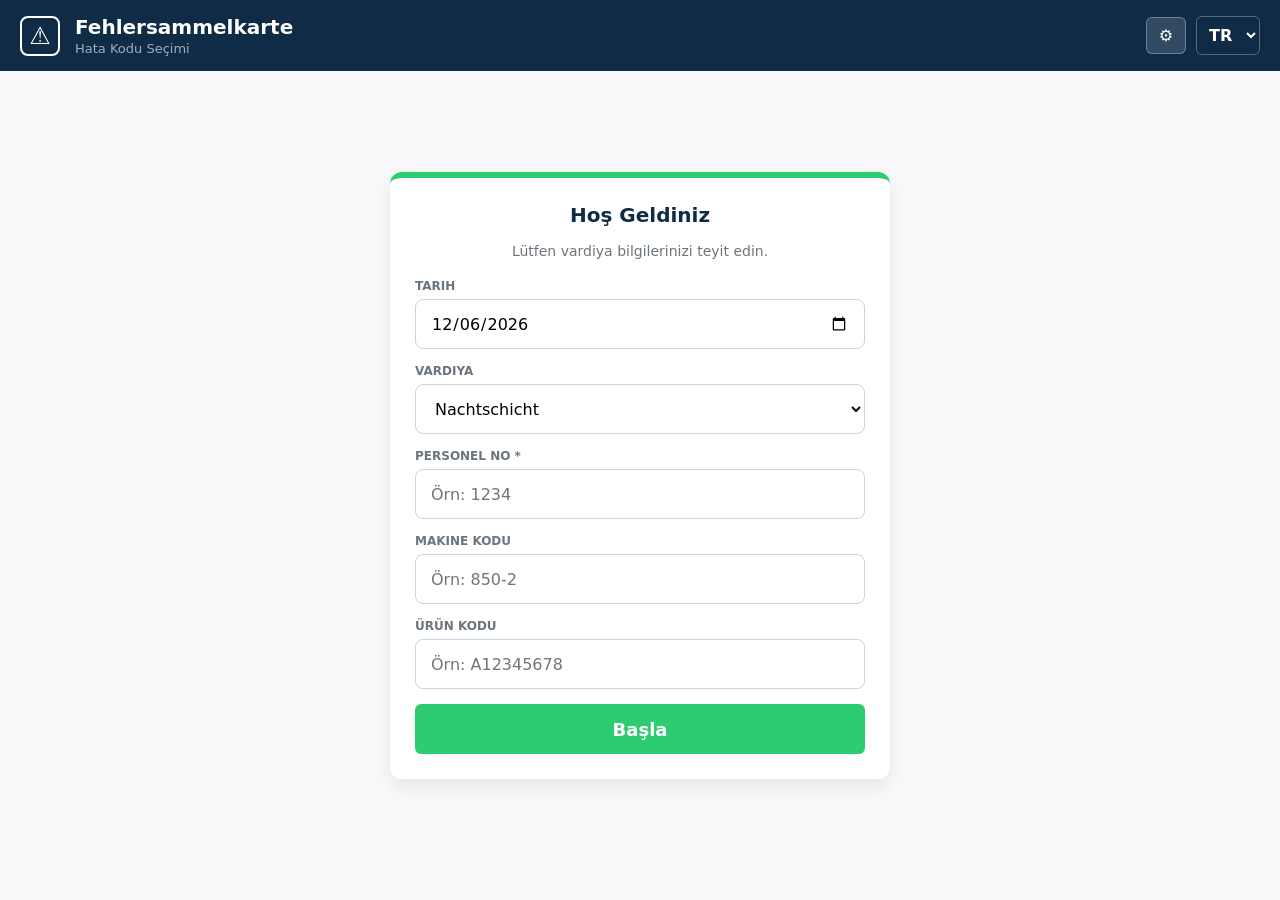
==== commit 9d048285: "Refactor dashboard card structure with images" ====
--- a/index.html
+++ b/index.html
@@ -72,16 +72,63 @@
         <div id="dashboard-view">
             <div class="instruction">
                 <h2 id="lbl_inst_title">Bitte Bauteil Auswählen / Parça Tipi Seçin</h2>
+                      
+            <div class="grid-cards">
+                <div class="card c1" onclick="openForm('Ölwanne')">
+                    <div class="badge">1</div>
+                    <div class="card-img-wrapper">
+                        <img src="icons/olwanne.png" alt="Ölwanne">
+                    </div>
+                    <h3 class="card-title">Ölwanne</h3>
+                    <div class="card-subtitle" id="sub_1">Yağ Karteri</div>
+                </div>
+
+                <div class="card c2" onclick="openForm('Halter Luftfilter')">
+                    <div class="badge">2</div>
+                    <div class="card-img-wrapper">
+                        <img src="icons/halterluftfilter.png" alt="Halter Luftfilter">
+                    </div>
+                    <h3 class="card-title">Halter Luftfilter</h3>
+                    <div class="card-subtitle" id="sub_2">Hava Filtresi Tutucu</div>
+                </div>
+
+                <div class="card c3" onclick="openForm('Windlaut')">
+                    <div class="badge">3</div>
+                    <div class="card-img-wrapper">
+                        <img src="icons/windlaut.png" alt="Windlaut">
+                    </div>
+                    <h3 class="card-title">Windlaut</h3>
+                    <div class="card-subtitle" id="sub_3">Ses Çıkış Elemanı</div>
+                </div>
+
+                <div class="card c4" onclick="openForm('Motorabdeckung Q-Tor')">
+                    <div class="badge">4</div>
+                    <div class="card-img-wrapper">
+                        <img src="icons/motorabdeckungqtor.png" alt="Motorabdeckung Q-Tor">
+                    </div>
+                    <h3 class="card-title">Motorabdeckung Q-Tor</h3>
+                    <div class="card-subtitle" id="sub_4">Motor Kapağı Q-Tor</div>
+                </div>
+
+                <div class="card c5" onclick="openForm('Motorabdeckung')">
+                    <div class="badge">5</div>
+                    <div class="card-img-wrapper">
+                        <img src="icons/motorabdeckung.png" alt="Motorabdeckung">
+                    </div>
+                    <h3 class="card-title">Motorabdeckung</h3>
+                    <div class="card-subtitle" id="sub_5">Motor Kapağı</div>
+                </div>
+
+                <div class="card c6" onclick="openForm('Standard')">
+                    <div class="badge">6</div>
+                    <div class="card-img-wrapper">
+                        <img src="icons/standart.png" alt="Standard">
+                    </div>
+                    <h3 class="card-title">Standard</h3>
+                    <div class="card-subtitle" id="sub_6">Standart Hatalar</div>
+                </div>
             </div>
-            <div class="grid-cards">
-                <div class="card c1" onclick="openForm('Ölwanne')"><div class="badge">1</div><div class="card-img-wrapper">🛢️</div><h3 class="card-title">Ölwanne</h3><div class="card-subtitle" id="sub_1">Yağ Karteri</div></div>
-                <div class="card c2" onclick="openForm('Halter Luftfilter')"><div class="badge">2</div><div class="card-img-wrapper">💨</div><h3 class="card-title">Halter Luftfilter</h3><div class="card-subtitle" id="sub_2">Hava Filtresi Tutucu</div></div>
-                <div class="card c3" onclick="openForm('Windlaut')"><div class="badge">3</div><div class="card-img-wrapper">🔊</div><h3 class="card-title">Windlaut</h3><div class="card-subtitle" id="sub_3">Ses Çıkış Elemanı</div></div>
-                <div class="card c4" onclick="openForm('Motorabdeckung Q-Tor')"><div class="badge">4</div><div class="card-img-wrapper">⚙️</div><h3 class="card-title">Motorabdeckung Q-Tor</h3><div class="card-subtitle" id="sub_4">Motor Kapağı Q-Tor</div></div>
-                <div class="card c5" onclick="openForm('Motorabdeckung')"><div class="badge">5</div><div class="card-img-wrapper">🛡️</div><h3 class="card-title">Motorabdeckung</h3><div class="card-subtitle" id="sub_5">Motor Kapağı</div></div>
-                <div class="card c6" onclick="openForm('Standard')"><div class="badge">6</div><div class="card-img-wrapper">📋</div><h3 class="card-title">Standard</h3><div class="card-subtitle" id="sub_6">Standart Hatalar</div></div>
-            </div>
-        </div>
+
 
         <div id="form-view">
             <button class="back-btn" onclick="goBack()">⬅ <span id="lbl_back">Zurück / Geri Dön</span></button>
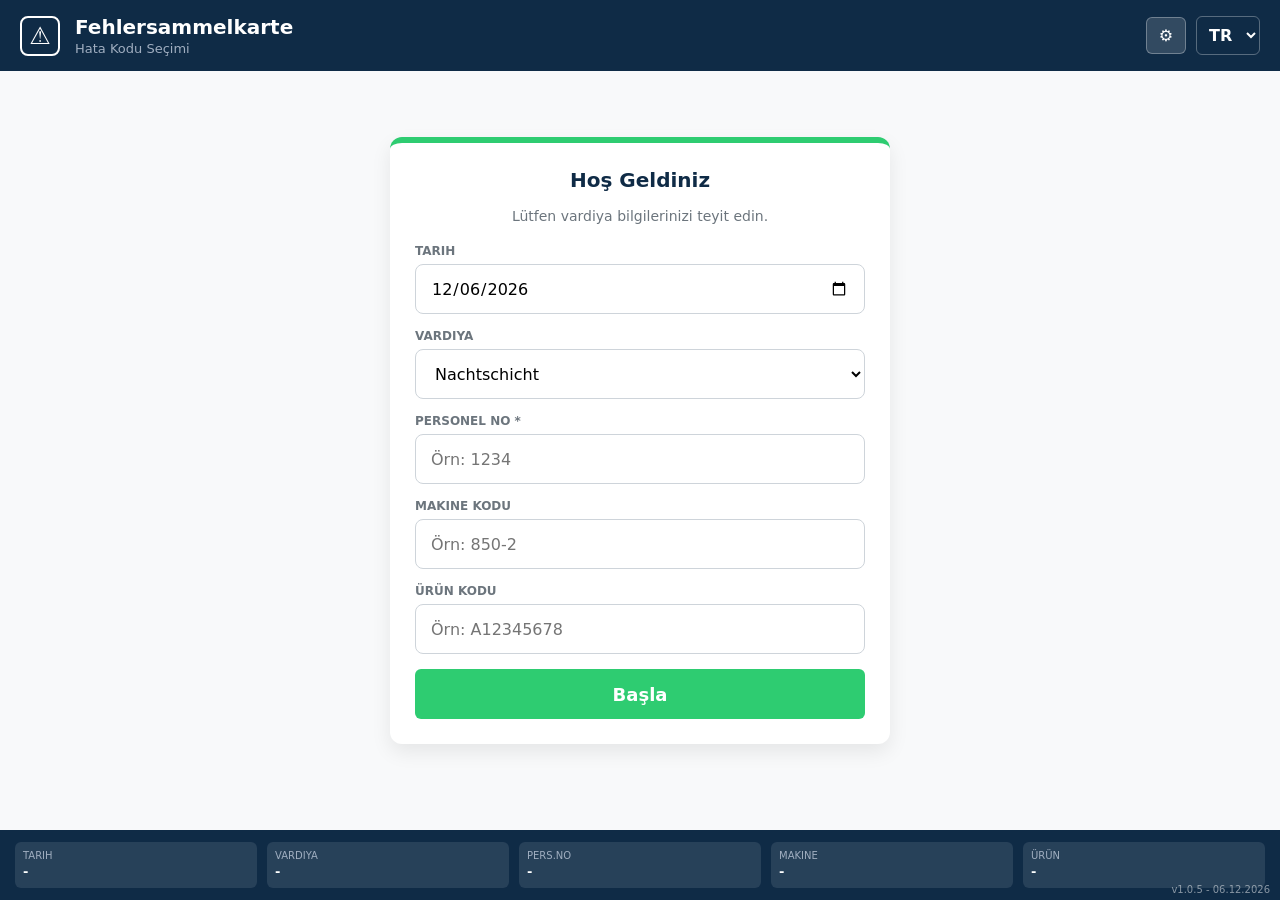
==== commit 4c937474: "Fix HTML structure by removing unnecessary divs" ====
--- a/index.html
+++ b/index.html
@@ -72,7 +72,8 @@
         <div id="dashboard-view">
             <div class="instruction">
                 <h2 id="lbl_inst_title">Bitte Bauteil Auswählen / Parça Tipi Seçin</h2>
-                      
+            </div>        
+            
             <div class="grid-cards">
                 <div class="card c1" onclick="openForm('Ölwanne')">
                     <div class="badge">1</div>
@@ -128,7 +129,7 @@
                     <div class="card-subtitle" id="sub_6">Standart Hatalar</div>
                 </div>
             </div>
-
+        </div>
 
         <div id="form-view">
             <button class="back-btn" onclick="goBack()">⬅ <span id="lbl_back">Zurück / Geri Dön</span></button>
--- a/css/style.css
+++ b/css/style.css
@@ -46,13 +46,35 @@
 /* display: none ile başlangıçta gizliyoruz. JS zamanı gelince bunu görünür yapacak */
 #dashboard-view { display: none; animation: fadeIn 0.3s ease; }
 .instruction { text-align: center; margin-bottom: 20px; }
-/* CSS GRID: Kartların ekran küçüldükçe alt alta kaymasını sağlayan mükemmel sistem */
-.grid-cards { display: grid; grid-template-columns: repeat(auto-fit, minmax(280px, 1fr)); gap: 15px; }
+
+/* Mobilde kartların yan yana sıkışıp küçülmemesi için 280px sınırını 250px'e çektik */
+.grid-cards { display: grid; grid-template-columns: repeat(auto-fit, minmax(250px, 1fr)); gap: 15px; }
+
 .card { border-radius: 12px; padding: 25px 20px; position: relative; cursor: pointer; text-align: center; border: 1px solid rgba(0,0,0,0.05); background: white; box-shadow: 0 4px 6px rgba(0,0,0,0.02); }
 .badge { position: absolute; top: 15px; left: 15px; color: white; background: var(--header-bg); font-weight: bold; font-size: 16px; width: 28px; height: 28px; border-radius: 6px; display: flex; align-items: center; justify-content: center; }
-.card-img-wrapper { font-size: 50px; margin-bottom: 10px; }
-.card-title { font-size: 17px; font-weight: bold; margin: 0; color: var(--text-dark); }
-.card-subtitle { font-size: 13px; color: var(--text-muted); margin-top: 5px; }
+
+/* Resimleri saran kutuyu beton gibi sabitliyoruz, dışarı taşmaları engelliyoruz */
+.card-img-wrapper { 
+    height: 75px; 
+    width: 100%;  
+    display: flex; 
+    align-items: center; 
+    justify-content: center; 
+    margin-bottom: 12px; 
+    overflow: hidden; 
+}
+
+/* Görsel kuralları */
+.card-img-wrapper img {
+    max-width: 100%;    
+    max-height: 65px;   
+    object-fit: contain; 
+    filter: drop-shadow(0 4px 6px rgba(0,0,0,0.1)); 
+}
+
+/* YAZILARI BÜYÜTTÜK: Mobilde daha rahat okunması için font-size değerlerini artırdık */
+.card-title { font-size: 20px; font-weight: bold; margin: 0; color: var(--text-dark); }
+.card-subtitle { font-size: 14px; color: var(--text-muted); margin-top: 5px; }
 
 /* HATA FORMU TASARIMI */
 #form-view { display: none; animation: fadeIn 0.3s ease; }
